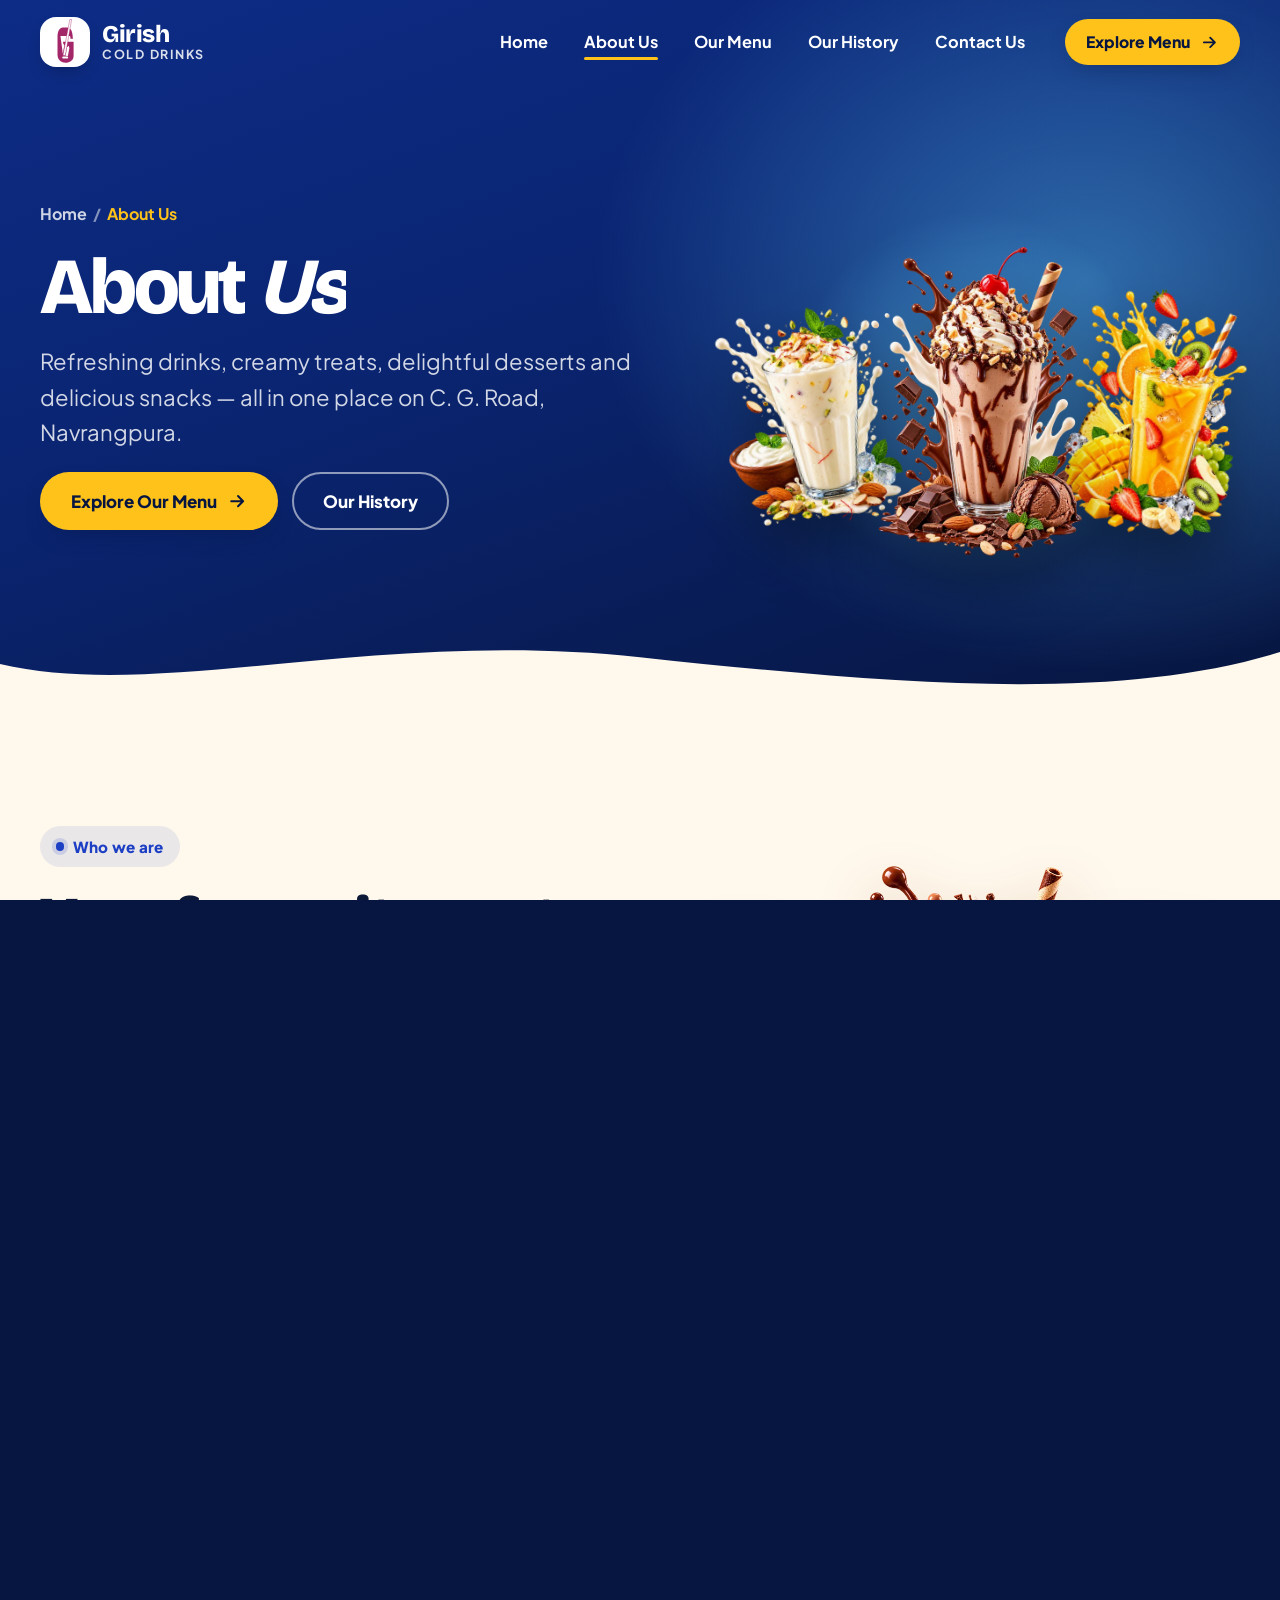
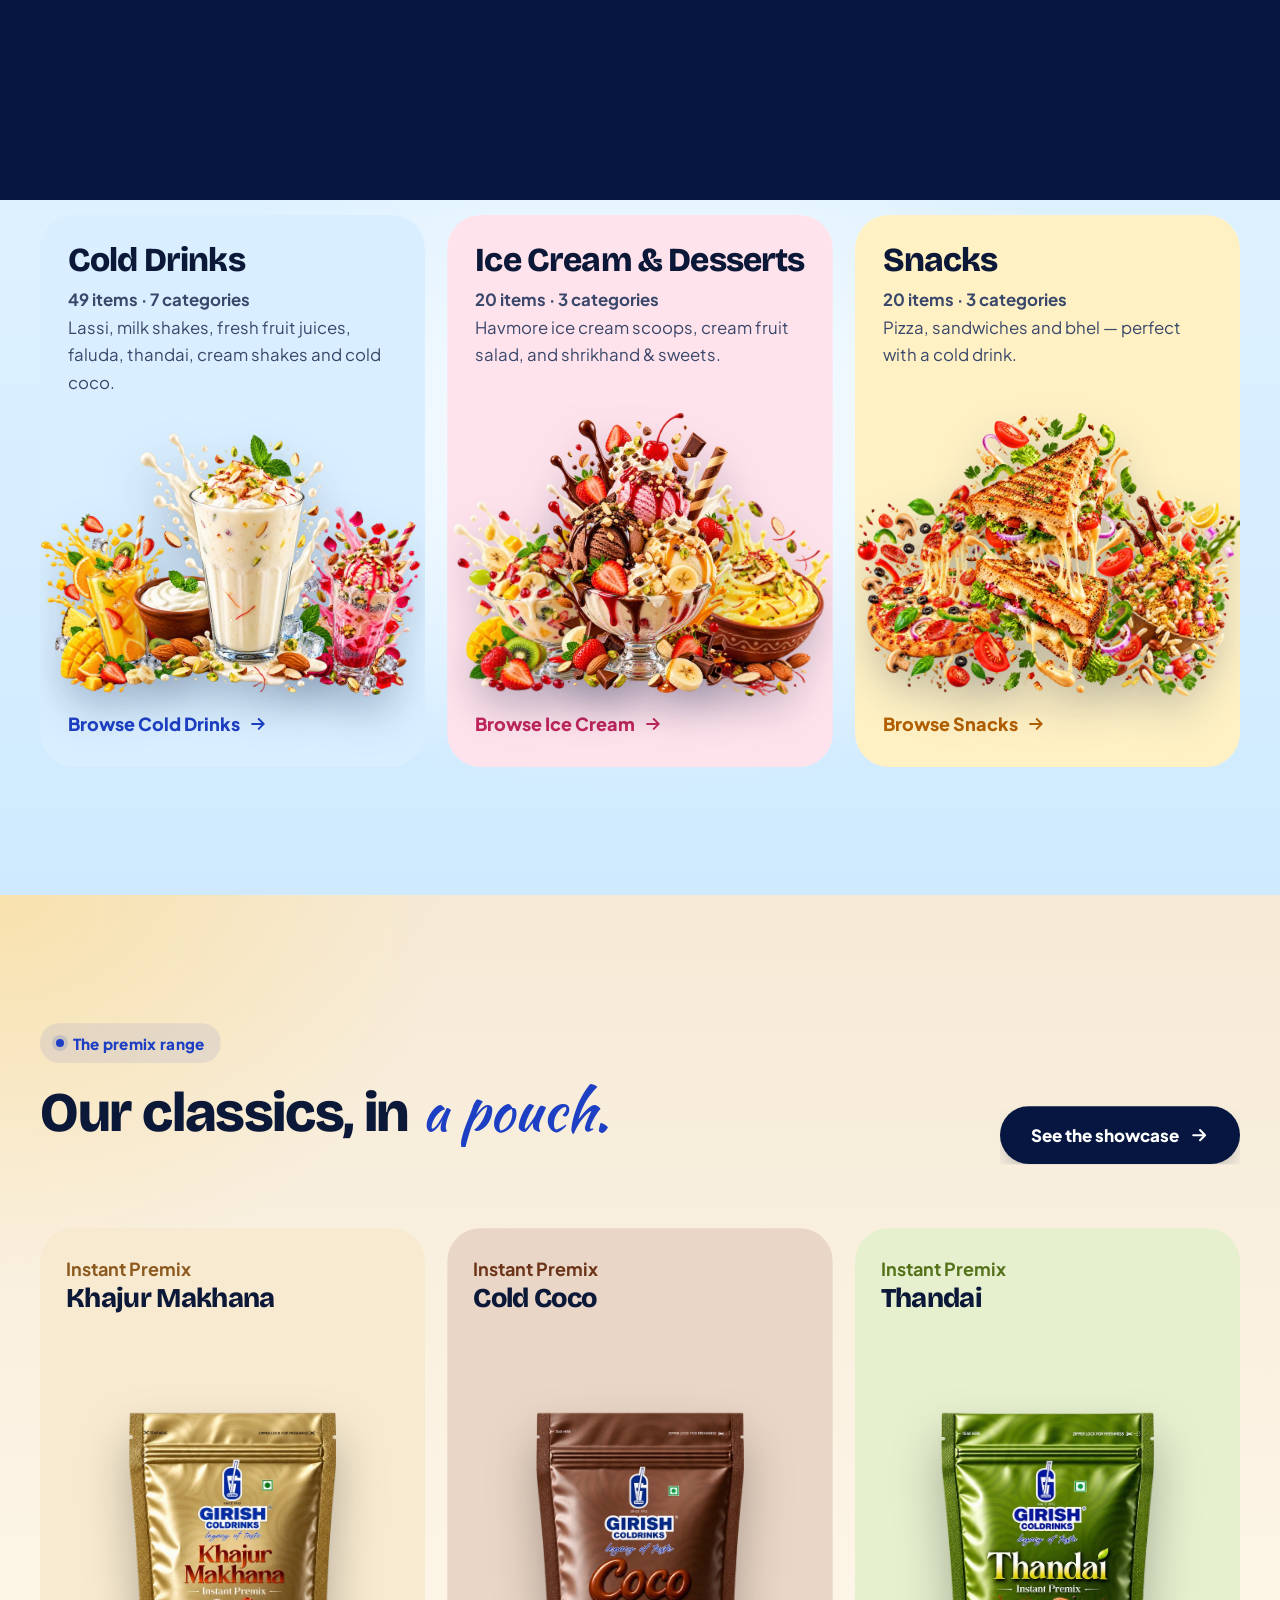
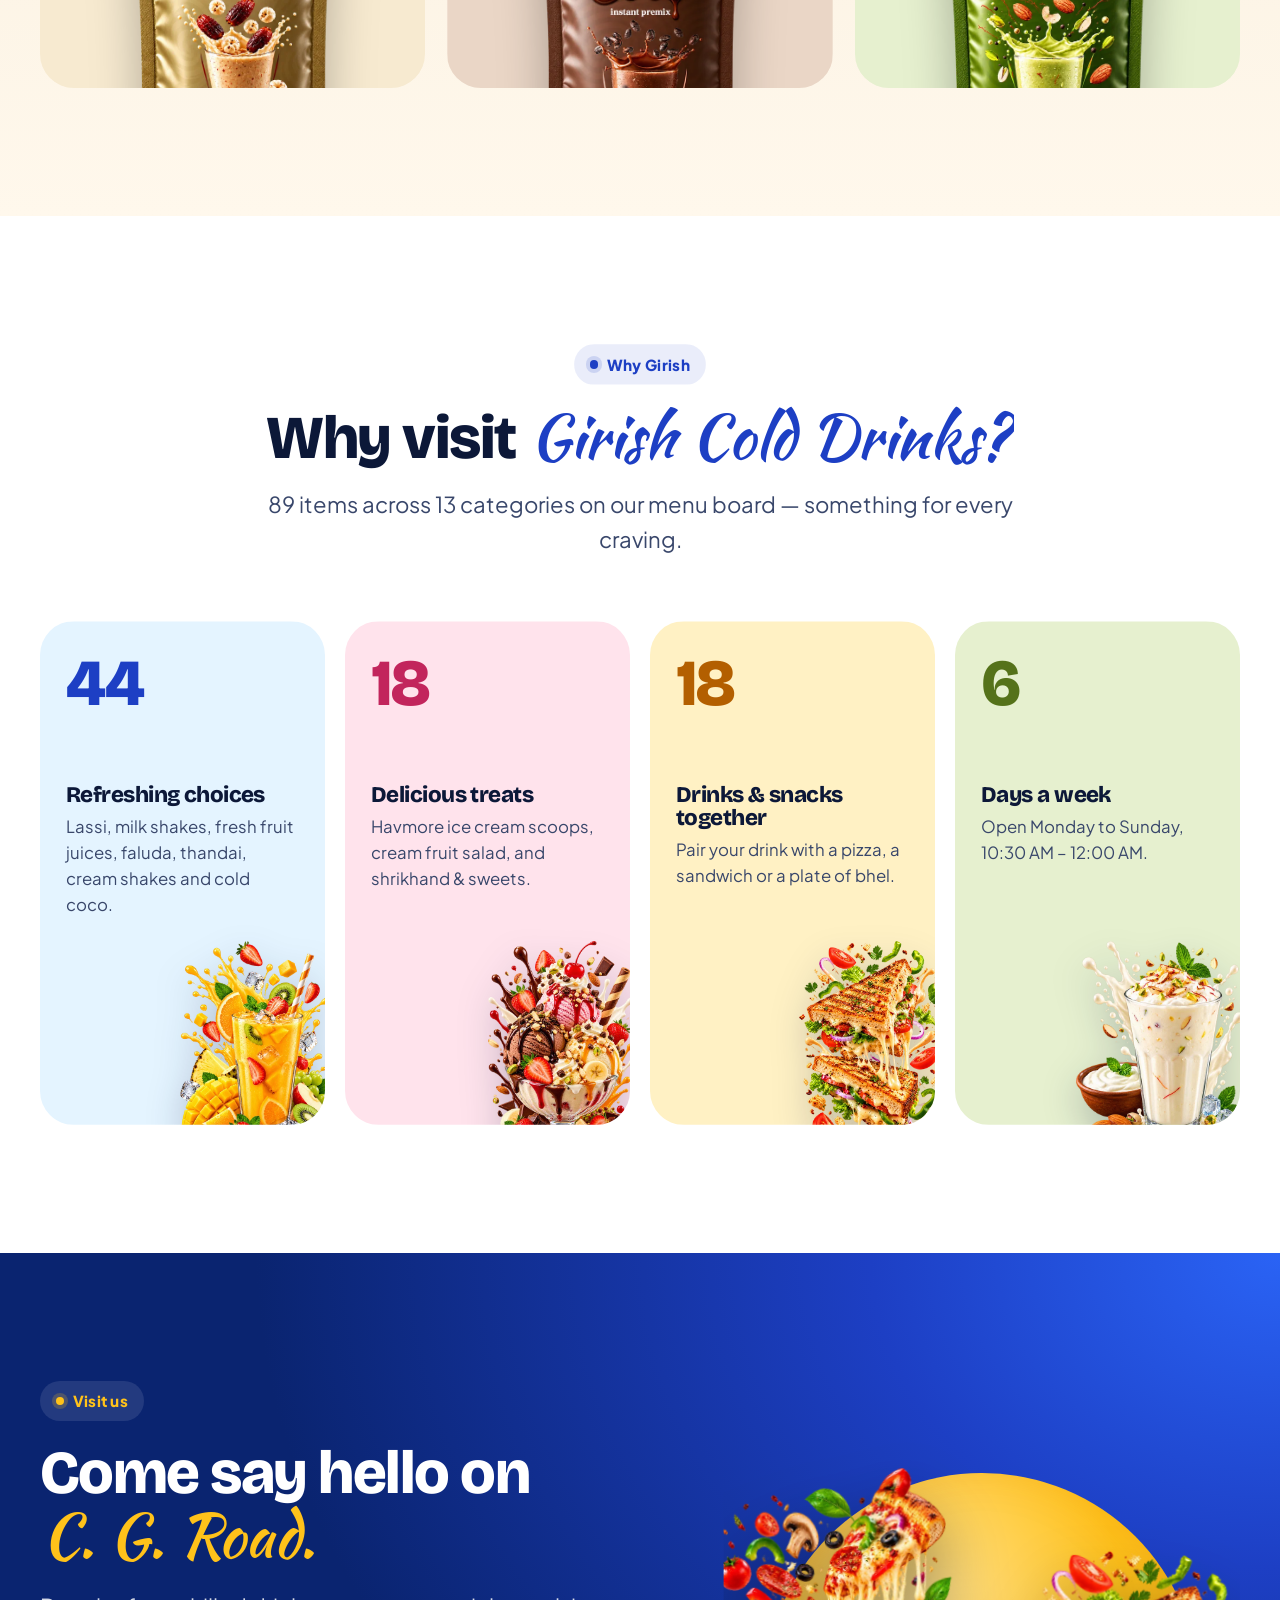
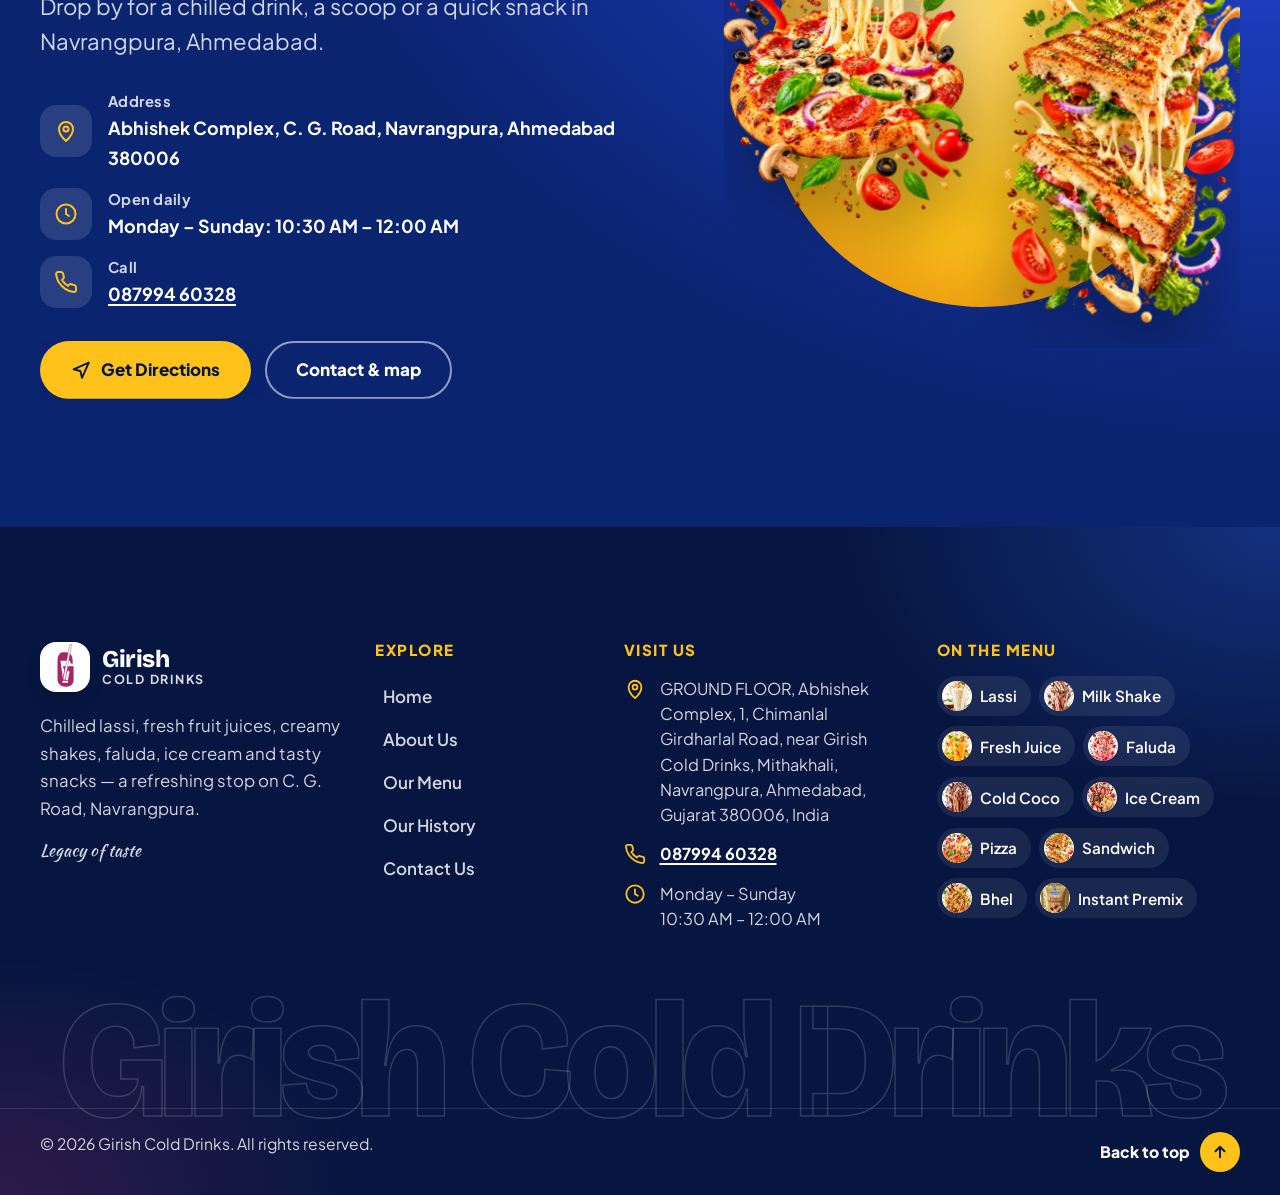
==== about.html @ 9b842dc7 "Add files via upload" ====
<!doctype html>
<html lang="en">
<head>
<!-- @include head -->
<meta charset="utf-8">
<meta name="viewport" content="width=device-width, initial-scale=1, viewport-fit=cover">
<meta name="theme-color" content="#0a2470">
<link rel="icon" href="assets/logo.svg" type="image/svg+xml">
<link rel="icon" href="assets/favicon-32.png" type="image/png" sizes="32x32">
<link rel="apple-touch-icon" href="assets/apple-touch-icon.png">
<link rel="preconnect" href="https://fonts.googleapis.com">
<link rel="preconnect" href="https://fonts.gstatic.com" crossorigin>
<link href="https://fonts.googleapis.com/css2?family=Bricolage+Grotesque:opsz,wght@12..96,600;12..96,700;12..96,800&family=Kaushan+Script&family=Plus+Jakarta+Sans:wght@400;500;600;700;800&display=swap" rel="stylesheet">
<link rel="stylesheet" href="assets/css/main.css">
<script>
  /* Mark JS early so reveal styles apply without a flash; play the entry curtain only on internal navigation. */
  (function (d) {
    d.documentElement.classList.add('js');
    try { if (sessionStorage.getItem('gcd-nav') === '1') { d.documentElement.classList.add('is-entering'); sessionStorage.removeItem('gcd-nav'); } } catch (e) {}
  })(document);
</script>
<!-- @end head -->
<title>About Us | Girish Cold Drinks</title>
<meta name="description" content="About Girish Cold Drinks on C. G. Road, Navrangpura, Ahmedabad — cold drinks, ice cream, desserts, snacks and the instant premix range.">
<meta property="og:type" content="website">
<meta property="og:site_name" content="Girish Cold Drinks">
<meta property="og:title" content="About Us | Girish Cold Drinks">
<meta property="og:description" content="About Girish Cold Drinks on C. G. Road, Navrangpura, Ahmedabad — cold drinks, ice cream, desserts, snacks and the instant premix range.">
<meta property="og:image" content="assets/images/products/lassi-900.webp">
<meta name="twitter:card" content="summary_large_image">

</head>
<body data-page="about">
<!-- @include header -->
<a class="skip-link" href="#main">Skip to content</a>
<div class="progress" aria-hidden="true"></div>
<div class="curtain" aria-hidden="true"><img src="assets/logo.svg" alt="" width="34" height="90"></div>
<header class="header" id="top">
  <div class="wrap header__inner">
    <a class="brand" href="index.html" aria-label="Girish Cold Drinks — home">
      <span class="brand__badge"><img src="assets/logo.svg" alt="" width="17" height="45"></span>
      <span class="brand__name">Girish<small>Cold Drinks</small></span>
    </a>
    <nav class="nav" aria-label="Primary">
      <ul class="nav__list">
        <li><a class="nav__link" href="index.html">Home</a></li>
        <li><a class="nav__link" href="about.html" aria-current="page">About Us</a></li>
        <li><a class="nav__link" href="menu.html">Our Menu</a></li>
        <li><a class="nav__link" href="history.html">Our History</a></li>
        <li><a class="nav__link" href="contact.html">Contact Us</a></li>
      </ul>
    </nav>
    <a class="btn btn--sm header__cta" href="menu.html">Explore Menu <svg class="arrow" viewBox="0 0 24 24" fill="none" stroke="currentColor" stroke-width="2.4" stroke-linecap="round" stroke-linejoin="round" aria-hidden="true"><path d="M5 12h14M13 6l6 6-6 6"/></svg></a>
    <button class="burger" type="button" aria-label="Open menu" aria-expanded="false" aria-controls="drawer"><span></span><span></span><span></span></button>
  </div>
</header>
<div class="drawer" id="drawer" role="dialog" aria-modal="true" aria-label="Site navigation">
  <a href="index.html">Home</a>
  <a href="about.html" aria-current="page">About Us</a>
  <a href="menu.html">Our Menu</a>
  <a href="history.html">Our History</a>
  <a href="contact.html">Contact Us</a>
  <a class="btn" href="menu.html">Explore Our Menu <svg class="arrow" viewBox="0 0 24 24" fill="none" stroke="currentColor" stroke-width="2.4" stroke-linecap="round" stroke-linejoin="round" aria-hidden="true"><path d="M5 12h14M13 6l6 6-6 6"/></svg></a>
  <p class="drawer__foot">C. G. Road, Navrangpura, Ahmedabad<br>Open daily 10:30 AM – 12:00 AM · <a href="tel:+918799460328">087994 60328</a></p>
</div>
<!-- @end header -->
<main id="main">

<section class="page-hero" aria-labelledby="page-title">
  <div class="wrap page-hero__grid">
    <div>
      <nav class="crumbs" aria-label="Breadcrumb"><ol><li><a href="index.html">Home</a></li><li><span aria-current="page">About Us</span></li></ol></nav>
      <h1 id="page-title" data-split>About <em>Us</em></h1>
      <p class="lead" data-reveal="up" style="--rd:.2s">Refreshing drinks, creamy treats, delightful desserts and delicious snacks — all in one place on C. G. Road, Navrangpura.</p>
      <div class="btn-row" data-reveal="up" style="--rd:.3s"><a class="btn" href="menu.html">Explore Our Menu <svg class="arrow" viewBox="0 0 24 24" fill="none" stroke="currentColor" stroke-width="2.4" stroke-linecap="round" stroke-linejoin="round" aria-hidden="true"><path d="M5 12h14M13 6l6 6-6 6"/></svg></a><a class="btn btn--ghost" href="history.html">Our History</a></div>
    </div>
    <div class="page-hero__art" aria-hidden="true" data-depth-root>
        <div class="pa pa--2" data-depth="-16"><div class="float float--slow"><img src="assets/images/products/lassi-900.webp" srcset="assets/images/products/lassi-480.webp 480w, assets/images/products/lassi-900.webp 900w" sizes="(max-width: 1023px) 32vw, 170px" width="900" height="1166" alt="" loading="lazy" decoding="async"></div></div>
        <div class="pa pa--1" data-depth="14"><div class="float"><img src="assets/images/products/milk-shake-900.webp" srcset="assets/images/products/milk-shake-480.webp 480w, assets/images/products/milk-shake-900.webp 900w" sizes="(max-width: 1023px) 40vw, 210px" width="900" height="1328" alt="" fetchpriority="high" decoding="async"></div></div>
        <div class="pa pa--3" data-depth="-24"><div class="float float--delay"><img src="assets/images/products/fruit-juice-900.webp" srcset="assets/images/products/fruit-juice-480.webp 480w, assets/images/products/fruit-juice-900.webp 900w" sizes="(max-width: 1023px) 32vw, 170px" width="900" height="1310" alt="" loading="lazy" decoding="async"></div></div>
      </div>
  </div>
  <svg class="edge edge--bottom" viewBox="0 0 1440 90" preserveAspectRatio="none" aria-hidden="true"><path fill="#fff8ec" d="M0 48 C 180 92, 420 6, 720 40 S 1260 92, 1440 34 V90 H0 Z"/></svg>
</section>

<section class="section" aria-labelledby="who-title">
  <div class="wrap split">
    <div>
      <span class="kicker" data-reveal="up">Who we are</span>
      <h2 class="h2" id="who-title" data-split>Your favourite spot for <em>refreshment.</em></h2>
      <p class="lead" data-reveal="up" style="--rd:.15s;margin:22px 0 18px">At Girish Cold Drinks you’ll find chilled lassi, milk shakes, fresh fruit juices, faluda, thandai and cold coco — along with Havmore ice cream scoops, shrikhand, pizza, sandwiches and bhel.</p>
      <p data-reveal="up" style="--rd:.25s;color:var(--ink-2)">It’s a family business that started with a lemon-water cart in Ahmedabad’s Manek Chowk and carries the name of the founder’s son, Girish.</p>
      <div class="btn-row" data-reveal="up" style="--rd:.35s;margin-top:28px"><a class="btn btn--navy" href="history.html">Read our story <svg class="arrow" viewBox="0 0 24 24" fill="none" stroke="currentColor" stroke-width="2.4" stroke-linecap="round" stroke-linejoin="round" aria-hidden="true"><path d="M5 12h14M13 6l6 6-6 6"/></svg></a></div>
    </div>
    <div class="promo__collage" aria-hidden="true" data-reveal="zoom">
      <div class="promo__item promo__item--b" data-speed="0.05"><div class="float float--slow"><img src="assets/images/products/shrikhand-900.webp" srcset="assets/images/products/shrikhand-480.webp 480w, assets/images/products/shrikhand-900.webp 900w" sizes="220px" width="900" height="1067" alt="" loading="lazy" decoding="async"></div></div>
      <div class="promo__item promo__item--a" data-speed="-0.04"><div class="float"><img src="assets/images/products/cold-coco-900.webp" srcset="assets/images/products/cold-coco-480.webp 480w, assets/images/products/cold-coco-900.webp 900w" sizes="290px" width="900" height="1331" alt="" loading="lazy" decoding="async"></div></div>
      <div class="promo__item promo__item--c" data-speed="0.08"><div class="float float--delay"><img src="assets/images/products/bhel-900.webp" srcset="assets/images/products/bhel-480.webp 480w, assets/images/products/bhel-900.webp 900w" sizes="220px" width="900" height="1338" alt="" loading="lazy" decoding="async"></div></div>
    </div>
  </div>
</section>

<section class="section signature" aria-labelledby="serve-title">
  <svg class="edge edge--top" viewBox="0 0 1440 90" preserveAspectRatio="none" aria-hidden="true"><path fill="#fff8ec" d="M0 30 C 240 80, 520 80, 760 40 S 1240 0, 1440 50 V90 H0 Z"/></svg>
  <div class="wrap">
    <div class="section-head section-head--center">
      <span class="kicker" data-reveal="up">What we serve</span>
      <h2 class="h2" id="serve-title" data-split>Three ways to <em>treat yourself.</em></h2>
    </div>
    <div class="serve-grid" data-stagger>
      <a class="serve-card" href="menu.html?group=drinks" style="--bg:#d9efff;--accent:#1d3fc4" data-reveal="up">
        <h3>Cold Drinks</h3>
        <p><strong>49 items · 7 categories</strong><br>Lassi, milk shakes, fresh fruit juices, faluda, thandai, cream shakes and cold coco.</p>
        <span class="serve-card__imgs" aria-hidden="true"><img src="assets/images/products/lassi-900.webp" srcset="assets/images/products/lassi-480.webp 480w, assets/images/products/lassi-900.webp 900w" sizes="200px" width="900" height="1166" alt="" loading="lazy" decoding="async"><img src="assets/images/products/fruit-juice-900.webp" srcset="assets/images/products/fruit-juice-480.webp 480w, assets/images/products/fruit-juice-900.webp 900w" sizes="200px" width="900" height="1310" alt="" loading="lazy" decoding="async"><img src="assets/images/products/faluda-900.webp" srcset="assets/images/products/faluda-480.webp 480w, assets/images/products/faluda-900.webp 900w" sizes="200px" width="900" height="1329" alt="" loading="lazy" decoding="async"></span>
        <span class="link-arrow">Browse Cold Drinks <svg class="arrow" viewBox="0 0 24 24" fill="none" stroke="currentColor" stroke-width="2.4" stroke-linecap="round" stroke-linejoin="round" aria-hidden="true"><path d="M5 12h14M13 6l6 6-6 6"/></svg></span>
      </a>
      <a class="serve-card" href="menu.html?group=desserts" style="--bg:#ffe3ec;--accent:#c2255c" data-reveal="up">
        <h3>Ice Cream &amp; Desserts</h3>
        <p><strong>20 items · 3 categories</strong><br>Havmore ice cream scoops, cream fruit salad, and shrikhand &amp; sweets.</p>
        <span class="serve-card__imgs" aria-hidden="true"><img src="assets/images/products/icecream-900.webp" srcset="assets/images/products/icecream-480.webp 480w, assets/images/products/icecream-900.webp 900w" sizes="200px" width="900" height="1339" alt="" loading="lazy" decoding="async"><img src="assets/images/products/fruit-salad-900.webp" srcset="assets/images/products/fruit-salad-480.webp 480w, assets/images/products/fruit-salad-900.webp 900w" sizes="200px" width="900" height="1056" alt="" loading="lazy" decoding="async"><img src="assets/images/products/shrikhand-900.webp" srcset="assets/images/products/shrikhand-480.webp 480w, assets/images/products/shrikhand-900.webp 900w" sizes="200px" width="900" height="1067" alt="" loading="lazy" decoding="async"></span>
        <span class="link-arrow">Browse Ice Cream <svg class="arrow" viewBox="0 0 24 24" fill="none" stroke="currentColor" stroke-width="2.4" stroke-linecap="round" stroke-linejoin="round" aria-hidden="true"><path d="M5 12h14M13 6l6 6-6 6"/></svg></span>
      </a>
      <a class="serve-card" href="menu.html?group=snacks" style="--bg:#fff1c4;--accent:#b35f00" data-reveal="up">
        <h3>Snacks</h3>
        <p><strong>20 items · 3 categories</strong><br>Pizza, sandwiches and bhel — perfect with a cold drink.</p>
        <span class="serve-card__imgs" aria-hidden="true"><img src="assets/images/products/sandwich-900.webp" srcset="assets/images/products/sandwich-480.webp 480w, assets/images/products/sandwich-900.webp 900w" sizes="200px" width="900" height="1399" alt="" loading="lazy" decoding="async"><img src="assets/images/products/pizza-900.webp" srcset="assets/images/products/pizza-480.webp 480w, assets/images/products/pizza-900.webp 900w" sizes="200px" width="900" height="1293" alt="" loading="lazy" decoding="async"><img src="assets/images/products/bhel-900.webp" srcset="assets/images/products/bhel-480.webp 480w, assets/images/products/bhel-900.webp 900w" sizes="200px" width="900" height="1338" alt="" loading="lazy" decoding="async"></span>
        <span class="link-arrow">Browse Snacks <svg class="arrow" viewBox="0 0 24 24" fill="none" stroke="currentColor" stroke-width="2.4" stroke-linecap="round" stroke-linejoin="round" aria-hidden="true"><path d="M5 12h14M13 6l6 6-6 6"/></svg></span>
      </a>
    </div>
  </div>
</section>

<section class="section history" aria-labelledby="premix-title">
  <div class="wrap">
    <div class="section-head section-head--split">
      <div>
        <span class="kicker" data-reveal="up">The premix range</span>
        <h2 class="h2" id="premix-title" data-split>Our classics, in <em>a pouch.</em></h2>
      </div>
      <a class="btn btn--navy" href="index.html#premix" data-reveal="up">See the showcase <svg class="arrow" viewBox="0 0 24 24" fill="none" stroke="currentColor" stroke-width="2.4" stroke-linecap="round" stroke-linejoin="round" aria-hidden="true"><path d="M5 12h14M13 6l6 6-6 6"/></svg></a>
    </div>
    <div class="premix-row" data-stagger>
      <a class="premix-card" href="menu.html#instant-premix/khajur-makhana" style="--bg:#f7ead0;--accent:#8c5a1e" data-reveal="up">
        <span>Instant Premix</span>
        <h3>Khajur Makhana</h3>
        <span class="premix-card__img"><img src="assets/images/products/khajur-makhana-900.webp" srcset="assets/images/products/khajur-makhana-480.webp 480w, assets/images/products/khajur-makhana-900.webp 900w" sizes="(max-width: 760px) 70vw, 260px" width="872" height="1344" alt="Girish Cold Drinks Khajur Makhana instant premix pouch with dates and makhana" loading="lazy" decoding="async"></span>
      </a>
      <a class="premix-card" href="menu.html#instant-premix/cold-coco" style="--bg:#ead6c6;--accent:#6b3418" data-reveal="up">
        <span>Instant Premix</span>
        <h3>Cold Coco</h3>
        <span class="premix-card__img"><img src="assets/images/products/cold-coco2-900.webp" srcset="assets/images/products/cold-coco2-480.webp 480w, assets/images/products/cold-coco2-900.webp 900w" sizes="(max-width: 760px) 70vw, 260px" width="869" height="1336" alt="Girish Cold Drinks Coco instant premix pouch" loading="lazy" decoding="async"></span>
      </a>
      <a class="premix-card" href="menu.html#instant-premix/thandai" style="--bg:#e6f0cf;--accent:#55721a" data-reveal="up">
        <span>Instant Premix</span>
        <h3>Thandai</h3>
        <span class="premix-card__img"><img src="assets/images/products/thandai2-900.webp" srcset="assets/images/products/thandai2-480.webp 480w, assets/images/products/thandai2-900.webp 900w" sizes="(max-width: 760px) 70vw, 260px" width="900" height="1348" alt="Girish Cold Drinks Thandai instant premix pouch" loading="lazy" decoding="async"></span>
      </a>
    </div>
  </div>
</section>

<section class="section why" id="why" aria-labelledby="why-title">
  <div class="wrap">
    <div class="section-head section-head--center">
      <span class="kicker" data-reveal="up">Why Girish</span>
      <h2 class="h2" id="why-title" data-split>Why visit <em>Girish Cold Drinks?</em></h2>
      <p class="lead" data-reveal="up" style="--rd:.2s">89 items across 13 categories on our menu board — something for every craving.</p>
    </div>
    <div class="why__grid" data-stagger>
      <article class="why-card" style="--bg:#e4f4ff;--accent:#1d3fc4" data-reveal="up">
        <p class="why-card__num"><span data-count="49">49</span></p>
        <h3>Refreshing choices</h3>
        <p>Lassi, milk shakes, fresh fruit juices, faluda, thandai, cream shakes and cold coco.</p>
        <span class="why-card__img" aria-hidden="true"><img src="assets/images/products/fruit-juice-900.webp" srcset="assets/images/products/fruit-juice-480.webp 480w, assets/images/products/fruit-juice-900.webp 900w" sizes="200px" width="900" height="1310" alt="" loading="lazy" decoding="async"></span>
      </article>
      <article class="why-card" style="--bg:#ffe3ec;--accent:#c2255c" data-reveal="up">
        <p class="why-card__num"><span data-count="20">20</span></p>
        <h3>Delicious treats</h3>
        <p>Havmore ice cream scoops, cream fruit salad, and shrikhand &amp; sweets.</p>
        <span class="why-card__img" aria-hidden="true"><img src="assets/images/products/icecream-900.webp" srcset="assets/images/products/icecream-480.webp 480w, assets/images/products/icecream-900.webp 900w" sizes="200px" width="900" height="1339" alt="" loading="lazy" decoding="async"></span>
      </article>
      <article class="why-card" style="--bg:#fff1c4;--accent:#b35f00" data-reveal="up">
        <p class="why-card__num"><span data-count="20">20</span></p>
        <h3>Drinks &amp; snacks together</h3>
        <p>Pair your drink with a pizza, a sandwich or a plate of bhel.</p>
        <span class="why-card__img" aria-hidden="true"><img src="assets/images/products/sandwich-900.webp" srcset="assets/images/products/sandwich-480.webp 480w, assets/images/products/sandwich-900.webp 900w" sizes="200px" width="900" height="1399" alt="" loading="lazy" decoding="async"></span>
      </article>
      <article class="why-card" style="--bg:#e6f0cf;--accent:#55721a" data-reveal="up">
        <p class="why-card__num"><span data-count="7">7</span></p>
        <h3>Days a week</h3>
        <p>Open Monday to Sunday, 10:30 AM – 12:00 AM.</p>
        <span class="why-card__img" aria-hidden="true"><img src="assets/images/products/lassi-900.webp" srcset="assets/images/products/lassi-480.webp 480w, assets/images/products/lassi-900.webp 900w" sizes="200px" width="900" height="1166" alt="" loading="lazy" decoding="async"></span>
      </article>
    </div>
  </div>
</section>
<section class="section visit" id="visit" aria-labelledby="visit-title">
  <div class="wrap visit__grid">
    <div class="visit__copy">
      <span class="kicker kicker--light" data-reveal="up">Visit us</span>
      <h2 class="h2" id="visit-title" data-split>Come say hello on <em>C. G. Road.</em></h2>
      <p class="lead" data-reveal="up" style="--rd:.15s">Drop by for a chilled drink, a scoop or a quick snack in Navrangpura, Ahmedabad.</p>
      <address class="info-list" data-stagger>
        <div class="info-item" data-reveal="up"><i><svg viewBox="0 0 24 24" fill="none" stroke="currentColor" stroke-width="2" stroke-linecap="round" stroke-linejoin="round" aria-hidden="true"><path d="M12 22s7-6.2 7-12a7 7 0 1 0-14 0c0 5.8 7 12 7 12z"/><circle cx="12" cy="10" r="2.6"/></svg></i><div><strong>Address</strong><span>Abhishek Complex, C. G. Road, Navrangpura, Ahmedabad 380006</span></div></div>
        <div class="info-item" data-reveal="up"><i><svg viewBox="0 0 24 24" fill="none" stroke="currentColor" stroke-width="2" stroke-linecap="round" stroke-linejoin="round" aria-hidden="true"><circle cx="12" cy="12" r="9.5"/><path d="M12 7v5l3 2"/></svg></i><div><strong>Open daily</strong><span>Monday – Sunday: 10:30 AM – 12:00 AM</span></div></div>
        <div class="info-item" data-reveal="up"><i><svg viewBox="0 0 24 24" fill="none" stroke="currentColor" stroke-width="2" stroke-linecap="round" stroke-linejoin="round" aria-hidden="true"><path d="M22 16.9v3a2 2 0 0 1-2.2 2 19.8 19.8 0 0 1-8.6-3.1 19.5 19.5 0 0 1-6-6A19.8 19.8 0 0 1 2.1 4.2 2 2 0 0 1 4.1 2h3a2 2 0 0 1 2 1.7c.1 1 .4 1.9.7 2.8a2 2 0 0 1-.5 2.1L8 9.9a16 16 0 0 0 6 6l1.3-1.3a2 2 0 0 1 2.1-.4c.9.3 1.8.6 2.8.7a2 2 0 0 1 1.7 2z"/></svg></i><div><strong>Call</strong><a href="tel:+918799460328">087994 60328</a></div></div>
      </address>
      <div class="btn-row" data-reveal="up">
        <a class="btn" href="https://www.google.com/maps/dir/?api=1&amp;destination=Girish%20Cold%20Drinks%2C%20Abhishek%20Complex%2C%20Chimanlal%20Girdharlal%20Road%2C%20Navrangpura%2C%20Ahmedabad%2C%20Gujarat%20380006&amp;destination_place_id=ChIJFfKY3_OEXjkRkdO7Lnjbg3Y" target="_blank" rel="noopener"><svg viewBox="0 0 24 24" fill="none" stroke="currentColor" stroke-width="2.2" stroke-linecap="round" stroke-linejoin="round" aria-hidden="true"><path d="M3 11l18-8-8 18-2-8-8-2z"/></svg> Get Directions<span class="sr-only"> (opens Google Maps in a new tab)</span></a>
        <a class="btn btn--ghost" href="contact.html">Contact &amp; map</a>
      </div>
    </div>
    <div class="visit__visual" aria-hidden="true" data-reveal="zoom">
      <div class="visit__disc"></div>
      <div class="visit__item visit__item--a" data-speed="0.05"><div class="float"><img src="assets/images/products/pizza-900.webp" srcset="assets/images/products/pizza-480.webp 480w, assets/images/products/pizza-900.webp 900w" sizes="(max-width: 1023px) 50vw, 270px" width="900" height="1293" alt="" loading="lazy" decoding="async"></div></div>
      <div class="visit__item visit__item--b" data-speed="-0.05"><div class="float float--delay"><img src="assets/images/products/sandwich-900.webp" srcset="assets/images/products/sandwich-480.webp 480w, assets/images/products/sandwich-900.webp 900w" sizes="(max-width: 1023px) 50vw, 270px" width="900" height="1399" alt="" loading="lazy" decoding="async"></div></div>
    </div>
  </div>
</section>
</main>
<!-- @include footer -->
<footer class="footer" aria-labelledby="footer-title">
  <h2 class="sr-only" id="footer-title">Site footer</h2>
  <div class="wrap f-grid">
    <div class="f-brand">
      <a class="brand" href="index.html" aria-label="Girish Cold Drinks — home">
        <span class="brand__badge"><img src="assets/logo.svg" alt="" width="17" height="45" loading="lazy"></span>
        <span class="brand__name">Girish<small>Cold Drinks</small></span>
      </a>
      <p>Chilled lassi, fresh fruit juices, creamy shakes, faluda, ice cream and tasty snacks — a refreshing stop on C. G. Road, Navrangpura.</p>
      <p class="f-tagline">Legacy of taste</p>
    </div>
    <nav aria-label="Footer">
      <h3 class="f-label">Explore</h3>
      <ul class="f-links">
        <li><a href="index.html">Home</a></li>
        <li><a href="about.html">About Us</a></li>
        <li><a href="menu.html">Our Menu</a></li>
        <li><a href="history.html">Our History</a></li>
        <li><a href="contact.html">Contact Us</a></li>
      </ul>
    </nav>
    <div class="f-contact">
      <h3 class="f-label">Visit Us</h3>
      <address>
        <p><svg viewBox="0 0 24 24" fill="none" stroke="currentColor" stroke-width="2" stroke-linecap="round" stroke-linejoin="round" aria-hidden="true"><path d="M12 22s7-6.2 7-12a7 7 0 1 0-14 0c0 5.8 7 12 7 12z"/><circle cx="12" cy="10" r="2.6"/></svg><span>GROUND FLOOR, Abhishek Complex, 1, Chimanlal Girdharlal Road, near Girish Cold Drinks, Mithakhali, Navrangpura, Ahmedabad, Gujarat 380006, India</span></p>
        <p><svg viewBox="0 0 24 24" fill="none" stroke="currentColor" stroke-width="2" stroke-linecap="round" stroke-linejoin="round" aria-hidden="true"><path d="M22 16.9v3a2 2 0 0 1-2.2 2 19.8 19.8 0 0 1-8.6-3.1 19.5 19.5 0 0 1-6-6A19.8 19.8 0 0 1 2.1 4.2 2 2 0 0 1 4.1 2h3a2 2 0 0 1 2 1.7c.1 1 .4 1.9.7 2.8a2 2 0 0 1-.5 2.1L8 9.9a16 16 0 0 0 6 6l1.3-1.3a2 2 0 0 1 2.1-.4c.9.3 1.8.6 2.8.7a2 2 0 0 1 1.7 2z"/></svg><a href="tel:+918799460328">087994 60328</a></p>
        <p><svg viewBox="0 0 24 24" fill="none" stroke="currentColor" stroke-width="2" stroke-linecap="round" stroke-linejoin="round" aria-hidden="true"><circle cx="12" cy="12" r="9.5"/><path d="M12 7v5l3 2"/></svg><span>Monday – Sunday<br>10:30 AM – 12:00 AM</span></p>
      </address>
    </div>
    <div>
      <h3 class="f-label">On the menu</h3>
      <ul class="f-pills">
        <li><a href="menu.html#lassi"><img src="assets/images/products/lassi-480.webp" alt="" width="30" height="30" loading="lazy">Lassi</a></li>
        <li><a href="menu.html#milk-shake"><img src="assets/images/products/milk-shake-480.webp" alt="" width="30" height="30" loading="lazy">Milk Shake</a></li>
        <li><a href="menu.html#fresh-fruit-juice"><img src="assets/images/products/fruit-juice-480.webp" alt="" width="30" height="30" loading="lazy">Fresh Juice</a></li>
        <li><a href="menu.html#faluda"><img src="assets/images/products/faluda-480.webp" alt="" width="30" height="30" loading="lazy">Faluda</a></li>
        <li><a href="menu.html#cold-coco"><img src="assets/images/products/cold-coco-480.webp" alt="" width="30" height="30" loading="lazy">Cold Coco</a></li>
        <li><a href="menu.html#havmore-icecream"><img src="assets/images/products/icecream-480.webp" alt="" width="30" height="30" loading="lazy">Ice Cream</a></li>
        <li><a href="menu.html#pizza"><img src="assets/images/products/pizza-480.webp" alt="" width="30" height="30" loading="lazy">Pizza</a></li>
        <li><a href="menu.html#sandwich"><img src="assets/images/products/sandwich-480.webp" alt="" width="30" height="30" loading="lazy">Sandwich</a></li>
        <li><a href="menu.html#bhel"><img src="assets/images/products/bhel-480.webp" alt="" width="30" height="30" loading="lazy">Bhel</a></li>
        <li><a href="menu.html#instant-premix"><img src="assets/images/products/khajur-makhana-480.webp" alt="" width="30" height="30" loading="lazy">Instant Premix</a></li>
      </ul>
    </div>
  </div>
  <div class="f-word" aria-hidden="true">Girish Cold Drinks</div>
  <div class="wrap f-bottom">
    <p>© <span data-year>2026</span> Girish Cold Drinks. All rights reserved.</p>
    <a class="f-top" href="#top">Back to top <span><svg viewBox="0 0 24 24" fill="none" stroke="currentColor" stroke-width="2.6" stroke-linecap="round" stroke-linejoin="round" aria-hidden="true"><path d="M12 19V5M6 11l6-6 6 6"/></svg></span></a>
  </div>
</footer>
<!-- @end footer -->
<script src="assets/js/main.js" defer></script>
</body>
</html>
---- assets/css/main.css ----
/* =====================================================================
   Girish Cold Drinks — design system & components
   ---------------------------------------------------------------------
   1. Tokens          5. Header / drawer      9. Showcases (premix)
   2. Base            6. Hero                10. History
   3. Utilities       7. Marquee / sections  11. Why / promo / visit
   4. Buttons         8. Category cards      12. Footer
                                             13. Inner pages & menu
                                             14. Motion system
   ===================================================================== */

/* ---------- 1. Tokens ---------- */
:root {
  /* Blues */
  --navy: #071640;
  --deep: #0a2470;
  --royal: #1d3fc4;
  --blue: #2a63f5;
  --sky: #5cc6ff;
  --sky-200: #bfe6ff;
  --sky-100: #e4f4ff;
  /* Warm neutrals */
  --white: #ffffff;
  --cream: #fff8ec;
  --beige: #f6ead6;
  --sand: #ead8bb;
  /* Accents */
  --mango: #ffc21a;
  --mango-200: #ffe38a;
  --orange: #ff7a1a;
  --berry: #a32669;      /* logo colour */
  --rose: #ff5c8a;
  --choco: #3a1c10;
  --pista: #6e8f24;
  --gold: #c99a45;
  /* Text */
  --ink: #0c1838;
  --ink-2: #39476b;
  --ink-3: #5b6889;
  --on-dark: #ffffff;
  --on-dark-2: rgba(255,255,255,.82);

  /* Type */
  --f-display: 'Bricolage Grotesque', 'Segoe UI', system-ui, -apple-system, 'Helvetica Neue', Arial, sans-serif;
  --f-body: 'Plus Jakarta Sans', 'Segoe UI', system-ui, -apple-system, 'Helvetica Neue', Arial, sans-serif;
  --f-script: 'Kaushan Script', 'Brush Script MT', cursive;

  --t-hero: clamp(2.9rem, 1.6rem + 5.6vw, 6.6rem);
  --t-h1: clamp(2.6rem, 1.6rem + 4.2vw, 5.4rem);
  --t-h2: clamp(2.15rem, 1.4rem + 3vw, 4.1rem);
  --t-h3: clamp(1.35rem, 1.1rem + .9vw, 1.85rem);
  --t-lead: clamp(1.13rem, 1.02rem + .45vw, 1.38rem);
  --t-body: 1.125rem;
  --t-small: 1rem;
  --t-label: .95rem;

  /* Shape & depth */
  --r-sm: 14px;
  --r-md: 22px;
  --r-lg: 34px;
  --r-xl: 48px;
  --r-pill: 999px;
  --sh-1: 0 2px 6px rgba(7,22,64,.06), 0 10px 24px -10px rgba(7,22,64,.18);
  --sh-2: 0 6px 16px rgba(7,22,64,.08), 0 28px 60px -24px rgba(7,22,64,.35);
  --sh-3: 0 30px 80px -30px rgba(7,22,64,.55);
  --drop: drop-shadow(0 30px 34px rgba(7,22,64,.28)) drop-shadow(0 8px 10px rgba(7,22,64,.14));

  --wrap: 1280px;
  --gutter: clamp(16px, 4vw, 40px);
  --header-h: 84px;
  --ease: cubic-bezier(.22,.8,.2,1);
  --ease-back: cubic-bezier(.34,1.45,.5,1);
}

/* ---------- 2. Base ---------- */
*, *::before, *::after { box-sizing: border-box; }
html {
  -webkit-text-size-adjust: 100%;
  scroll-behavior: smooth;
  scroll-padding-top: calc(var(--header-h) + 12px);
}
body {
  margin: 0;
  font-family: var(--f-body);
  font-size: var(--t-body);
  line-height: 1.65;
  color: var(--ink);
  background: var(--cream);
  overflow-x: hidden;
  text-rendering: optimizeLegibility;
  -webkit-font-smoothing: antialiased;
}
@supports (overflow: clip) { body { overflow-x: clip; } }
img, svg, picture { display: block; max-width: 100%; }
img { height: auto; }
a { color: inherit; text-decoration-thickness: 2px; text-underline-offset: 3px; }
button { font: inherit; color: inherit; cursor: pointer; }
h1, h2, h3, h4 {
  font-family: var(--f-display);
  line-height: 1.04;
  letter-spacing: -.025em;
  margin: 0;
  font-weight: 800;
}
p { margin: 0 0 1em; }
p:last-child { margin-bottom: 0; }
address { font-style: normal; }
::selection { background: var(--mango); color: var(--navy); }

:focus-visible {
  outline: 3px solid var(--mango);
  outline-offset: 3px;
  border-radius: 6px;
}
.on-light :focus-visible, .section--light :focus-visible { outline-color: var(--royal); }

/* ---------- 3. Utilities ---------- */
.wrap { width: 100%; max-width: var(--wrap); margin-inline: auto; padding-inline: var(--gutter); }
.sr-only {
  position: absolute !important; width: 1px; height: 1px; padding: 0; margin: -1px;
  overflow: hidden; clip: rect(0,0,0,0); white-space: nowrap; border: 0;
}
.skip-link {
  position: fixed; left: 16px; top: -80px; z-index: 300;
  background: var(--mango); color: var(--navy); font-weight: 800;
  padding: 12px 18px; border-radius: var(--r-pill); text-decoration: none;
  transition: top .2s;
}
.skip-link:focus { top: 16px; }

.section { position: relative; padding-block: clamp(80px, 10vw, 150px); }
.section--tight { padding-block: clamp(60px, 7vw, 100px); }

.kicker {
  display: inline-flex; align-items: center; gap: .55em;
  font-family: var(--f-body); font-weight: 800; font-size: var(--t-label);
  letter-spacing: .02em; color: var(--royal);
  padding: .5em 1.05em; border-radius: var(--r-pill);
  background: rgba(29,63,196,.09);
  margin-bottom: 20px;
}
.kicker::before {
  content: ''; width: .55em; height: .55em; border-radius: 50%;
  background: currentColor; box-shadow: 0 0 0 4px rgba(29,63,196,.15);
}
.kicker--light { color: var(--mango); background: rgba(255,255,255,.1); }
.kicker--light::before { box-shadow: 0 0 0 4px rgba(255,194,26,.2); }

.h2 { font-size: var(--t-h2); }
.h2 em, .h1 em, .hero__title em {
  font-style: normal;
  font-family: var(--f-script);
  font-weight: 400;
  letter-spacing: 0;
  color: var(--accent-em, var(--royal));
  display: inline-block;
  padding-inline: .04em .08em;
}
.lead { font-size: var(--t-lead); line-height: 1.6; color: var(--ink-2); max-width: 38em; }
.section-head { max-width: 760px; margin-bottom: clamp(40px, 5vw, 64px); }
.section-head--center { margin-inline: auto; text-align: center; }
.section-head--center .lead { margin-inline: auto; }
.section-head .h2 { margin-bottom: 18px; }
.section-head--split {
  max-width: none; display: flex; align-items: flex-end; justify-content: space-between; gap: 24px 40px; flex-wrap: wrap;
}
.section-head--split > div { max-width: 720px; }

/* Wavy section edges */
.edge { position: absolute; left: 0; right: 0; width: 100%; height: clamp(40px, 6vw, 90px); pointer-events: none; z-index: 2; }
.edge--bottom { bottom: -1px; }
.edge--top { top: -1px; transform: scaleY(-1); }

/* ---------- 4. Buttons ---------- */
.btn {
  --bg: var(--mango); --fg: var(--navy); --bd: transparent;
  position: relative; isolation: isolate; overflow: hidden;
  display: inline-flex; align-items: center; justify-content: center; gap: .6em;
  min-height: 58px; padding: .85em 1.7em;
  border-radius: var(--r-pill); border: 2px solid var(--bd);
  background: var(--bg); color: var(--fg);
  font-family: var(--f-body); font-weight: 800; font-size: 1.06rem; line-height: 1.1;
  text-decoration: none; white-space: nowrap;
  box-shadow: 0 10px 24px -12px rgba(7,22,64,.55);
  transition: transform .35s var(--ease-back), box-shadow .35s var(--ease), background-color .25s, color .25s;
}
.btn::after { /* shine sweep */
  content: ''; position: absolute; inset: 0; z-index: -1;
  background: linear-gradient(110deg, transparent 30%, rgba(255,255,255,.55) 50%, transparent 70%);
  transform: translateX(-120%); transition: transform .7s var(--ease);
}
.btn svg { width: 1.2em; height: 1.2em; flex: none; transition: transform .35s var(--ease); }
.btn:hover { transform: translateY(-3px); box-shadow: 0 18px 30px -14px rgba(7,22,64,.6); }
.btn:hover::after { transform: translateX(120%); }
.btn:hover svg.arrow { transform: translateX(4px); }
.btn:active { transform: translateY(0) scale(.98); }
.btn--light { --bg: #fff; --fg: var(--navy); }
.btn--navy { --bg: var(--navy); --fg: #fff; }
.btn--royal { --bg: var(--royal); --fg: #fff; }
.btn--ghost { --bg: transparent; --fg: #fff; --bd: rgba(255,255,255,.55); box-shadow: none; }
.btn--ghost:hover { --bg: rgba(255,255,255,.12); --bd: #fff; }
.btn--ghost-dark { --bg: transparent; --fg: var(--navy); --bd: rgba(7,22,64,.25); box-shadow: none; }
.btn--ghost-dark:hover { --bd: var(--navy); --bg: rgba(7,22,64,.05); }
.btn--sm { min-height: 46px; padding: .6em 1.25em; font-size: .98rem; }
.btn-row { display: flex; flex-wrap: wrap; gap: 14px; }

.link-arrow {
  display: inline-flex; align-items: center; gap: .45em;
  font-weight: 800; color: var(--royal); text-decoration: none;
}
.link-arrow svg { width: 1.1em; height: 1.1em; transition: transform .3s var(--ease); }
.link-arrow:hover svg { transform: translateX(4px); }
.link-arrow:hover { text-decoration: underline; }

/* ---------- 5. Header / drawer ---------- */
.header {
  position: fixed; inset: 0 0 auto 0; z-index: 100;
  height: var(--header-h);
  display: flex; align-items: center;
  transition: background-color .35s, box-shadow .35s, height .35s, color .35s, transform .4s var(--ease);
  color: #fff;
}
.header__inner { display: flex; align-items: center; gap: 24px; }
.header.is-scrolled {
  --header-h: 72px;
  background: rgba(255,255,255,.88);
  -webkit-backdrop-filter: saturate(160%) blur(16px);
  backdrop-filter: saturate(160%) blur(16px);
  box-shadow: 0 10px 30px -18px rgba(7,22,64,.45);
  color: var(--navy);
}
.brand { display: inline-flex; align-items: center; gap: 12px; text-decoration: none; flex: none; }
.brand__badge {
  width: 50px; height: 50px; border-radius: 16px;
  background: #fff; display: grid; place-items: center;
  box-shadow: 0 8px 18px -8px rgba(0,0,0,.35);
  transition: transform .4s var(--ease-back);
}
.brand:hover .brand__badge { transform: rotate(-8deg) scale(1.05); }
.brand__badge img { width: 17px; height: auto; }
.brand__name {
  font-family: var(--f-display); font-weight: 800; font-size: 1.5rem; line-height: .95; letter-spacing: -.02em;
}
.brand__name small {
  display: block; font-family: var(--f-body); font-weight: 700; font-size: .78rem;
  letter-spacing: .14em; text-transform: uppercase; opacity: .85; margin-top: 4px;
}
.nav { margin-left: auto; }
.nav__list { display: flex; gap: 4px; list-style: none; margin: 0; padding: 0; }
.nav__link {
  position: relative; display: block;
  padding: 10px 16px; border-radius: var(--r-pill);
  font-weight: 700; font-size: 1.02rem; text-decoration: none;
  transition: background-color .25s, color .25s;
}
.nav__link::after {
  content: ''; position: absolute; left: 16px; right: 16px; bottom: 5px; height: 3px; border-radius: 3px;
  background: var(--mango); transform: scaleX(0); transform-origin: left; transition: transform .35s var(--ease);
}
.nav__link:hover::after, .nav__link[aria-current="page"]::after { transform: scaleX(1); }
.header.is-scrolled .nav__link::after { background: var(--royal); }
.header__cta { flex: none; }
.burger {
  display: none; margin-left: auto;
  width: 52px; height: 52px; border-radius: 16px; border: 0;
  background: rgba(255,255,255,.14); color: inherit;
  place-items: center;
}
.header.is-scrolled .burger { background: rgba(7,22,64,.07); }
.burger span { display: block; width: 22px; height: 2.5px; border-radius: 2px; background: currentColor; margin: 4px auto; transition: transform .35s var(--ease), opacity .2s; }
.burger[aria-expanded="true"] span:nth-child(1) { transform: translateY(6.5px) rotate(45deg); }
.burger[aria-expanded="true"] span:nth-child(2) { opacity: 0; }
.burger[aria-expanded="true"] span:nth-child(3) { transform: translateY(-6.5px) rotate(-45deg); }

.drawer {
  position: fixed; inset: 0; z-index: 99;
  background: radial-gradient(120% 80% at 100% 0%, var(--royal) 0%, var(--navy) 60%);
  color: #fff;
  padding: calc(var(--header-h) + 24px) var(--gutter) 32px;
  display: flex; flex-direction: column; gap: 6px;
  clip-path: circle(0% at calc(100% - 42px) 42px);
  visibility: hidden;
  transition: clip-path .6s var(--ease), visibility 0s .6s;
  overflow-y: auto;
}
.drawer.is-open { clip-path: circle(150% at calc(100% - 42px) 42px); visibility: visible; transition: clip-path .6s var(--ease), visibility 0s; }
.drawer a:not(.btn) {
  font-family: var(--f-display); font-weight: 800; font-size: clamp(2rem, 8vw, 2.8rem);
  text-decoration: none; padding: 6px 0; letter-spacing: -.02em;
  opacity: 0; transform: translateY(20px);
  transition: opacity .4s, transform .5s var(--ease), color .2s;
}
.drawer a:not(.btn)[aria-current="page"] { color: var(--mango); }
.drawer.is-open a:not(.btn) { opacity: 1; transform: none; }
.drawer.is-open a:nth-child(1) { transition-delay: .12s; }
.drawer.is-open a:nth-child(2) { transition-delay: .17s; }
.drawer.is-open a:nth-child(3) { transition-delay: .22s; }
.drawer.is-open a:nth-child(4) { transition-delay: .27s; }
.drawer.is-open a:nth-child(5) { transition-delay: .32s; }
.drawer .btn { margin-top: 22px; align-self: flex-start; }
.drawer__foot { margin-top: auto; padding-top: 28px; color: var(--on-dark-2); font-size: 1rem; }
.drawer__foot a { color: #fff; font-weight: 700; }
body.drawer-open { overflow: hidden; }

.progress { position: fixed; top: 0; left: 0; height: 3px; width: 100%; z-index: 101; transform-origin: 0 50%; transform: scaleX(var(--p, 0)); background: linear-gradient(90deg, var(--mango), var(--orange), var(--rose)); pointer-events: none; }

/* ---------- 6. Hero ---------- */
.hero {
  --flav: #5cc6ff;
  position: relative; isolation: isolate;
  min-height: max(720px, 100svh);
  padding: calc(var(--header-h) + 40px) 0 clamp(110px, 12vw, 160px);
  color: #fff;
  background:
    radial-gradient(60% 70% at 78% 45%, color-mix(in srgb, var(--flav) 55%, transparent) 0%, transparent 70%),
    radial-gradient(50% 60% at 0% 100%, rgba(92,198,255,.25) 0%, transparent 70%),
    linear-gradient(160deg, #0d2c86 0%, var(--deep) 40%, var(--navy) 100%);
  transition: background .8s var(--ease);
  overflow: hidden;
  display: flex; align-items: center;
}
.hero__grid { display: grid; grid-template-columns: 1.05fr 1fr; align-items: center; gap: clamp(24px, 4vw, 60px); }
.hero__copy { position: relative; z-index: 3; }
.hero__eyebrow {
  display: inline-flex; align-items: center; gap: 10px;
  font-weight: 700; font-size: 1.02rem;
  padding: 8px 16px 8px 8px; border-radius: var(--r-pill);
  background: rgba(255,255,255,.1); border: 1px solid rgba(255,255,255,.18);
  margin-bottom: 26px;
}
.hero__eyebrow b { background: var(--mango); color: var(--navy); border-radius: var(--r-pill); padding: 3px 12px; font-weight: 800; }
.hero__title { font-size: var(--t-hero); line-height: .95; margin-bottom: 26px; letter-spacing: -.035em; }
.hero__title em { --accent-em: var(--mango); font-size: 1.02em; line-height: 1; }
.hero__lead { font-size: var(--t-lead); color: var(--on-dark-2); max-width: 32em; margin-bottom: 34px; }
.hero__flavours { margin-top: 44px; display: flex; flex-wrap: wrap; gap: 10px; }
.flav-btn {
  display: inline-flex; align-items: center; gap: 10px;
  padding: 6px 16px 6px 6px; border-radius: var(--r-pill);
  background: rgba(255,255,255,.08); border: 1.5px solid rgba(255,255,255,.18);
  color: #fff; font-weight: 700; font-size: .98rem;
  transition: background-color .3s, border-color .3s, transform .3s var(--ease-back);
}
.flav-btn img { width: 40px; height: 40px; border-radius: 50%; object-fit: cover; object-position: 50% 30%; background: var(--c, #fff); }
.flav-btn:hover { transform: translateY(-2px); border-color: rgba(255,255,255,.5); }
.flav-btn[aria-pressed="true"] { background: #fff; color: var(--navy); border-color: #fff; }

.stage {
  position: relative; aspect-ratio: 1 / 1.08; width: 100%; max-width: 640px; margin-inline: auto;
  perspective: 1200px;
}
.stage__disc {
  position: absolute; inset: 12% 8% 6%; border-radius: 50%;
  background:
    radial-gradient(circle at 35% 30%, rgba(255,255,255,.65), transparent 45%),
    radial-gradient(circle, var(--flav) 0%, color-mix(in srgb, var(--flav) 70%, #071640) 100%);
  box-shadow: inset 0 -30px 60px rgba(7,22,64,.35), 0 40px 80px -30px rgba(0,0,0,.6);
  transition: background .8s var(--ease);
}
.stage__ring {
  position: absolute; inset: 3% -1% -3%; border-radius: 50%;
  border: 2px dashed rgba(255,255,255,.28);
  animation: spin 50s linear infinite;
}
.stage__badge {
  position: absolute; right: 2%; top: 6%; width: clamp(96px, 11vw, 132px); z-index: 6;
  animation: spin 22s linear infinite;
  filter: drop-shadow(0 10px 18px rgba(0,0,0,.3));
}
.stage__layer { position: absolute; inset: 0; transition: translate .3s ease-out; }
.stage__item {
  position: absolute; left: 50%; bottom: 2%; width: 74%;
  transform: translateX(-50%);
  opacity: 0; visibility: hidden;
}
.stage__item img { width: 100%; filter: var(--drop); }
.stage__item.is-active { opacity: 1; visibility: visible; animation: heroIn .9s var(--ease) both; }
.stage__item.is-leaving { visibility: visible; animation: heroOut .6s var(--ease) both; }
.stage__item.is-active img { animation: floaty 6s ease-in-out infinite; }
@keyframes heroIn { from { opacity: 0; transform: translateX(-50%) translateY(18%) rotate(8deg) scale(.82); } to { opacity: 1; transform: translateX(-50%); } }
@keyframes heroOut { from { opacity: 1; transform: translateX(-50%); } to { opacity: 0; transform: translateX(-50%) translateY(-12%) rotate(-10deg) scale(.86); } }
.stage__sat {
  position: absolute; width: 30%; z-index: 1;
  filter: blur(1.5px) saturate(1.05) drop-shadow(0 20px 20px rgba(0,0,0,.35));
  opacity: .92;
  transition: opacity .6s, transform .6s var(--ease);
}
.stage__sat--a { left: -4%; top: 16%; transform: rotate(-12deg); }
.stage__sat--b { right: -6%; bottom: 10%; width: 28%; transform: rotate(10deg); z-index: 5; filter: drop-shadow(0 20px 20px rgba(0,0,0,.35)); }
.stage__sat img { width: 100%; }
.stage__sat.is-swapping { opacity: 0; }
.stage__tag {
  position: absolute; left: 4%; bottom: 10%; z-index: 7;
  background: #fff; color: var(--navy); border-radius: 20px;
  padding: 12px 18px 12px 12px; display: flex; align-items: center; gap: 12px;
  box-shadow: var(--sh-2); font-weight: 800; font-size: 1.05rem; line-height: 1.15;
  animation: floaty 7s ease-in-out infinite reverse;
}
.stage__tag small { display: block; font-weight: 700; font-size: .82rem; color: var(--ink-3); }
.stage__tag i { width: 44px; height: 44px; border-radius: 14px; background: var(--flav); display: grid; place-items: center; transition: background .8s; }
.stage__tag i img { width: 16px; }

.bubbles { position: absolute; inset: 0; z-index: -1; overflow: hidden; pointer-events: none; }
.bubbles span {
  position: absolute; bottom: -40px; left: var(--x); width: var(--s); height: var(--s); border-radius: 50%;
  background: radial-gradient(circle at 30% 30%, rgba(255,255,255,.9), rgba(255,255,255,.15) 60%, transparent 70%);
  border: 1px solid rgba(255,255,255,.35);
  animation: rise var(--t) linear var(--d) infinite;
}
@keyframes rise { to { transform: translateY(calc(-100vh - 120px)) translateX(20px); opacity: 0; } }

.scroll-cue {
  position: absolute; left: 50%; bottom: clamp(64px, 8vw, 104px); transform: translateX(-50%); z-index: 3;
  display: flex; flex-direction: column; align-items: center; gap: 8px;
  color: var(--on-dark-2); font-weight: 700; font-size: .88rem; text-decoration: none; letter-spacing: .08em;
}
.scroll-cue i { width: 26px; height: 42px; border: 2px solid currentColor; border-radius: 14px; position: relative; }
.scroll-cue i::after { content: ''; position: absolute; left: 50%; top: 8px; width: 4px; height: 8px; margin-left: -2px; border-radius: 2px; background: currentColor; animation: cue 1.8s var(--ease) infinite; }
@keyframes cue { 0% { opacity: 0; transform: translateY(-4px); } 40% { opacity: 1; } 100% { opacity: 0; transform: translateY(12px); } }

/* ---------- 7. Marquee ---------- */
.ribbons { position: relative; z-index: 4; margin-top: -40px; margin-bottom: -10px; height: 150px; overflow: hidden; }
.ribbon {
  position: absolute; left: -5%; right: -5%; top: 40px;
  padding: 18px 0; overflow: hidden; white-space: nowrap;
  font-family: var(--f-display); font-weight: 800; font-size: clamp(1.5rem, 2.6vw, 2.2rem); letter-spacing: -.01em;
}
.ribbon--front { background: var(--mango); color: var(--navy); transform: rotate(-2.2deg); box-shadow: 0 16px 30px -18px rgba(7,22,64,.6); z-index: 2; }
.ribbon--back { background: var(--royal); color: #fff; transform: rotate(2deg); top: 46px; opacity: .95; }
.ribbon__track { display: inline-flex; animation: marquee 38s linear infinite; }
.ribbon--back .ribbon__track { animation-direction: reverse; animation-duration: 46s; }
.ribbon ul { display: inline-flex; list-style: none; margin: 0; padding: 0; }
.ribbon li { display: inline-flex; align-items: center; gap: 28px; padding-right: 28px; }
.ribbon li::after { content: '✦'; font-size: .7em; color: var(--berry); }
.ribbon--back li::after { color: var(--mango); }
@keyframes marquee { to { transform: translateX(-50%); } }

/* ---------- 8. Category cards ---------- */
.cats { background: var(--cream); }
.cats::before { /* soft dotted texture */
  content: ''; position: absolute; inset: 0; pointer-events: none; opacity: .5;
  background-image: radial-gradient(rgba(29,63,196,.12) 1.2px, transparent 1.3px);
  background-size: 26px 26px;
  -webkit-mask-image: linear-gradient(180deg, transparent, #000 20%, #000 80%, transparent);
  mask-image: linear-gradient(180deg, transparent, #000 20%, #000 80%, transparent);
}
.cat-grid { position: relative; display: grid; grid-template-columns: repeat(4, 1fr); gap: clamp(16px, 2vw, 26px); }
.cat-card {
  --bg: #e4f4ff; --accent: var(--royal); --ink-c: var(--navy);
  position: relative; isolation: isolate; display: flex; flex-direction: column;
  min-height: 380px; padding: 22px 22px 24px;
  border-radius: var(--r-lg); background: var(--bg); color: var(--ink-c);
  text-decoration: none; overflow: hidden;
  transform-style: preserve-3d;
  box-shadow: var(--sh-1);
  transition: box-shadow .45s var(--ease), transform .45s var(--ease);
}
.cat-card::before { /* colour wash that rises on hover */
  content: ''; position: absolute; inset: auto -20% -60% -20%; height: 120%; z-index: -1;
  border-radius: 50%; background: radial-gradient(circle at 50% 0%, color-mix(in srgb, var(--accent) 18%, transparent), transparent 70%);
  transition: transform .6s var(--ease); transform: translateY(30%);
}
.cat-card:hover { box-shadow: var(--sh-2); }
.cat-card:hover::before { transform: translateY(0); }
.cat-card__img {
  flex: 1; display: grid; place-items: center; min-height: 220px; margin: -6px -6px 6px;
  transform: translateZ(40px);
}
.cat-card__img img {
  width: auto; max-width: 100%; height: 100%; max-height: 260px; object-fit: contain;
  filter: drop-shadow(0 22px 22px rgba(7,22,64,.25));
  transition: transform .6s var(--ease-back);
}
.cat-card:hover .cat-card__img img { transform: translateY(-10px) scale(1.07) rotate(-3deg); }
.cat-card__body { display: flex; align-items: flex-end; justify-content: space-between; gap: 12px; transform: translateZ(24px); }
.cat-card__group { font-weight: 700; font-size: .92rem; color: var(--accent); display: block; margin-bottom: 4px; }
.cat-card h3 { font-size: clamp(1.45rem, 1.2rem + .7vw, 1.8rem); }
.cat-card__count { font-weight: 600; font-size: .98rem; opacity: .8; margin-top: 6px; display: block; }
.cat-card__go {
  flex: none; width: 50px; height: 50px; border-radius: 50%;
  display: grid; place-items: center; background: #fff; color: var(--accent);
  box-shadow: 0 6px 14px -6px rgba(7,22,64,.35);
  transition: transform .45s var(--ease-back), background-color .3s, color .3s;
}
.cat-card__go svg { width: 22px; height: 22px; }
.cat-card:hover .cat-card__go { transform: rotate(-45deg) scale(1.08); background: var(--accent); color: #fff; }
.cat-card--feature { grid-column: span 2; grid-row: span 2; min-height: 560px; }
.cat-card--feature .cat-card__img img { max-height: 470px; }
.cat-card--feature h3 { font-size: clamp(2rem, 1.5rem + 1.6vw, 2.9rem); }
.cat-card--all {
  --bg: var(--navy); color: #fff; justify-content: space-between;
  background: radial-gradient(90% 80% at 100% 0%, var(--royal), var(--navy) 70%);
}
.cat-card--all h3 { font-size: clamp(1.7rem, 1.3rem + 1vw, 2.3rem); color: #fff; }
.cat-card--all p { color: var(--on-dark-2); font-size: 1.05rem; }
.cat-card--all .cat-card__go { background: var(--mango); color: var(--navy); }
.cat-card__stack { display: flex; margin: 12px 0 18px; }
.cat-card__stack img {
  width: 76px; height: 76px; border-radius: 50%; object-fit: cover; object-position: 50% 35%;
  border: 3px solid var(--navy); margin-right: -18px; background: var(--sky-100);
  transition: transform .4s var(--ease-back);
}
.cat-card--all:hover .cat-card__stack img { transform: translateY(-6px); }
.cat-card--all:hover .cat-card__stack img:nth-child(2) { transition-delay: .05s; }
.cat-card--all:hover .cat-card__stack img:nth-child(3) { transition-delay: .1s; }
.cat-card--all:hover .cat-card__stack img:nth-child(4) { transition-delay: .15s; }

/* ---------- Signature coverflow ---------- */
.signature {
  background:
    radial-gradient(60% 50% at 50% 55%, #fff 0%, transparent 70%),
    linear-gradient(180deg, var(--sky-100) 0%, #cfeaff 100%);
  overflow: hidden;
}
.cf { position: relative; }
.cf__word {
  position: absolute; left: 50%; top: 42%; transform: translate(-50%, -50%);
  font-family: var(--f-display); font-weight: 800; font-size: clamp(5rem, 17vw, 15rem);
  line-height: 1; letter-spacing: -.05em; color: transparent;
  -webkit-text-stroke: 2px rgba(29,63,196,.18);
  white-space: nowrap; pointer-events: none; user-select: none;
  transition: opacity .4s;
}
.cf__stage {
  position: relative; height: clamp(380px, 46vw, 560px);
  perspective: 1400px; touch-action: pan-y;
  cursor: grab;
}
.cf__stage:active { cursor: grabbing; }
.cf__slide {
  position: absolute; left: 50%; top: 0; width: clamp(220px, 28vw, 360px); height: 100%;
  margin-left: calc(clamp(220px, 28vw, 360px) / -2);
  display: flex; align-items: flex-end; justify-content: center;
  transition: transform .8s var(--ease), opacity .6s, filter .6s;
  transform-style: preserve-3d;
}
.cf__slide img { width: 100%; max-height: 100%; object-fit: contain; filter: var(--drop); pointer-events: none; -webkit-user-drag: none; }
.cf__slide button.cf__hit { position: absolute; inset: 0; background: none; border: 0; border-radius: 30px; }
.cf__caption { text-align: center; margin-top: 26px; min-height: 120px; }
.cf__caption h3 { font-size: var(--t-h3); margin-bottom: 6px; }
.cf__caption p { color: var(--ink-3); margin-bottom: 10px; font-weight: 600; }
.cf__caption > * { transition: opacity .35s, transform .45s var(--ease); }
.cf__caption.is-changing > * { opacity: 0; transform: translateY(10px); }
.cf__controls { display: flex; align-items: center; justify-content: center; gap: 18px; margin-top: 14px; }
.icon-btn {
  width: 56px; height: 56px; border-radius: 50%; border: 0;
  background: #fff; color: var(--navy); display: grid; place-items: center;
  box-shadow: var(--sh-1); transition: transform .3s var(--ease-back), background-color .25s, color .25s;
}
.icon-btn:hover { transform: scale(1.08); background: var(--navy); color: #fff; }
.icon-btn svg { width: 24px; height: 24px; }
.cf__dots { display: flex; gap: 8px; flex-wrap: wrap; justify-content: center; }
.cf__dots button {
  width: 12px; height: 12px; padding: 0; border-radius: 6px; border: 0; background: rgba(29,63,196,.25);
  transition: width .4s var(--ease), background-color .3s;
  position: relative;
}
.cf__dots button::before { content: ''; position: absolute; inset: -12px -4px; } /* bigger tap target */
.cf__dots button[aria-current="true"] { width: 34px; background: var(--royal); }

/* ---------- 9. Premix showcases ---------- */
.showcases { position: relative; background: var(--navy); }
.showcases__intro { background: var(--cream); padding-top: clamp(80px, 10vw, 140px); padding-bottom: clamp(50px, 6vw, 80px); }
.show {
  --c1: #f3e2c0; --c2: #d6ad6a; --c3: #8a5a1c; --fg: #2f1a05; --em: #8a5a1c;
  position: relative; isolation: isolate; overflow: hidden;
  min-height: 100vh; display: flex; align-items: center;
  padding-block: clamp(90px, 10vw, 130px);
  color: var(--fg);
  background:
    radial-gradient(55% 65% at var(--gx, 70%) 50%, color-mix(in srgb, var(--c2) 70%, #fff) 0%, transparent 70%),
    linear-gradient(140deg, var(--c1) 0%, color-mix(in srgb, var(--c1) 70%, var(--c2)) 100%);
}
@media (min-width: 960px) and (min-height: 700px) {
  .show { position: sticky; top: 0; height: 100vh; min-height: 0; padding-block: 0; }
  .show__inner { transform: scale(calc(1 - var(--cover, 0) * .08)); opacity: calc(1 - var(--cover, 0) * .5); transform-origin: 50% 30%; }
}
.show__inner { width: 100%; display: grid; grid-template-columns: 1fr 1fr; align-items: center; gap: clamp(30px, 5vw, 80px); }
.show--flip .show__copy { order: 2; }
.show--flip { --gx: 30%; }
.show__word {
  position: absolute; z-index: -1; left: 50%; top: 50%; transform: translate(-50%, -50%);
  font-family: var(--f-display); font-weight: 800; font-size: clamp(6rem, 22vw, 22rem);
  line-height: .8; letter-spacing: -.06em; white-space: nowrap;
  color: transparent; -webkit-text-stroke: 2px color-mix(in srgb, var(--c3) 30%, transparent);
  pointer-events: none; user-select: none;
}
.show__num { font-family: var(--f-display); font-weight: 800; font-size: 1.05rem; letter-spacing: .1em; color: var(--em); display: flex; align-items: center; gap: 12px; margin-bottom: 18px; }
.show__num::after { content: ''; height: 2px; width: 60px; background: currentColor; opacity: .5; }
.show__title { font-size: clamp(3rem, 2rem + 4.4vw, 6.4rem); line-height: .9; letter-spacing: -.045em; margin-bottom: 22px; }
.show__pre { display: block; font-family: var(--f-script); font-weight: 400; letter-spacing: 0; font-size: .5em; color: var(--em); margin-bottom: .1em; }
.show__text { font-size: var(--t-lead); line-height: 1.6; max-width: 26em; margin-bottom: 28px; opacity: .9; }
.show__chips { display: flex; flex-wrap: wrap; gap: 10px; margin-bottom: 32px; list-style: none; padding: 0; }
.show__chips li { padding: 8px 16px; border-radius: var(--r-pill); font-weight: 700; font-size: .98rem; background: rgba(255,255,255,.55); border: 1px solid rgba(255,255,255,.7); backdrop-filter: blur(6px); }
.show__visual { position: relative; aspect-ratio: 1 / 1.05; max-width: 600px; width: 100%; margin-inline: auto; perspective: 1200px; }
.show__glow { position: absolute; inset: 10%; border-radius: 50%; background: radial-gradient(circle, rgba(255,255,255,.85), transparent 65%); filter: blur(10px); }
.show__orbit { position: absolute; inset: 2%; border-radius: 50%; border: 1.5px solid color-mix(in srgb, var(--c3) 35%, transparent); animation: spin 40s linear infinite; }
.show__orbit::before, .show__orbit::after { content: ''; position: absolute; width: 18px; height: 18px; border-radius: 50%; background: var(--c3); top: 12%; left: 14%; box-shadow: 0 0 0 6px color-mix(in srgb, var(--c3) 20%, transparent); }
.show__orbit::after { top: auto; left: auto; bottom: 8%; right: 18%; width: 12px; height: 12px; background: var(--c2); }
.show__orbit--2 { inset: 14%; border-style: dashed; animation-duration: 60s; animation-direction: reverse; }
.show__orbit--2::before, .show__orbit--2::after { display: none; }
.show__main { position: absolute; z-index: 3; transform-style: preserve-3d; }
.show__main img { width: 100%; filter: drop-shadow(0 40px 40px rgba(0,0,0,.3)) drop-shadow(0 10px 12px rgba(0,0,0,.18)); }
.show__frame { position: absolute; z-index: 3; border-radius: 34px; overflow: hidden; box-shadow: 0 50px 80px -30px rgba(0,0,0,.55), 0 0 0 10px rgba(255,255,255,.35); transform-style: preserve-3d; }
.show__frame img { width: 100%; height: 100%; object-fit: cover; }
.show__frame::after { content: ''; position: absolute; inset: 0; background: linear-gradient(120deg, rgba(255,255,255,.35) 0%, transparent 40%); mix-blend-mode: soft-light; pointer-events: none; }
.show__side { position: absolute; z-index: 4; }
.show__side img { width: 100%; filter: drop-shadow(0 30px 30px rgba(0,0,0,.35)); }
.show__pill {
  position: absolute; z-index: 5; display: inline-flex; align-items: center; gap: 10px;
  padding: 10px 18px; border-radius: var(--r-pill); background: #fff; color: var(--ink);
  font-weight: 800; font-size: 1rem; box-shadow: var(--sh-2);
}
.show__pill i { width: 12px; height: 12px; border-radius: 50%; background: var(--c3); }
.show__dots { position: absolute; inset: 0; pointer-events: none; }
.show__dots span { position: absolute; border-radius: 50%; background: var(--dot, rgba(255,255,255,.75)); width: var(--s); height: var(--s); left: var(--x); top: var(--y); animation: floaty var(--t, 7s) ease-in-out infinite; animation-delay: var(--d, 0s); }

/* Khajur Makhana — warm gold & date */
.show--khajur { --c1: #f7ead0; --c2: #e2b866; --c3: #8c5a1e; --fg: #2d1a06; --em: #9a6216; }
.show--khajur .show__main { width: 60%; left: 20%; top: 4%; }
.show--khajur .show__pill--a { left: 0; top: 30%; }
.show--khajur .show__pill--b { right: 0; bottom: 18%; }
/* Cold Coco — rich chocolate */
.show--coco { --c1: #2b130a; --c2: #8a4b28; --c3: #e8b48a; --fg: #fff4ea; --em: #f2c093; }
.show--coco .show__word { -webkit-text-stroke-color: rgba(242,192,147,.16); }
.show--coco .show__chips li { background: rgba(255,255,255,.08); border-color: rgba(255,255,255,.18); color: #fff4ea; }
.show--coco .show__glow { background: radial-gradient(circle, rgba(232,160,110,.55), transparent 65%); }
.show--coco .show__frame { width: 62%; aspect-ratio: 900 / 1175; left: 6%; top: 8%; transform: rotate(-5deg); }
.show--coco .show__side { width: 42%; right: -2%; bottom: -4%; }
.show--coco .show__pill { left: 50%; top: 2%; }
.show--coco .show__pill i { background: #8a4b28; }
/* Thandai — pistachio & rose */
.show--thandai { --c1: #eef3dc; --c2: #b7cf7a; --c3: #55721a; --fg: #1d2808; --em: #c2456b; }
.show--thandai .show__frame { width: 62%; aspect-ratio: 900 / 1175; right: 6%; top: 6%; transform: rotate(5deg); }
.show--thandai .show__side { width: 40%; left: -2%; bottom: -4%; }
.show--thandai .show__pill { right: 0; top: 4%; }
.show--thandai .show__pill i { background: #c2456b; }

/* ---------- 10. History ---------- */
.history {
  background:
    radial-gradient(50% 60% at 0% 0%, rgba(255,194,26,.22), transparent 70%),
    linear-gradient(180deg, var(--beige) 0%, var(--cream) 100%);
  overflow: hidden;
}
.history__grid { display: grid; grid-template-columns: 1.15fr 1fr; gap: clamp(36px, 6vw, 90px); align-items: center; }
.paper {
  position: relative; margin: 0;
  background: #fff; padding: clamp(10px, 1.4vw, 18px); border-radius: 10px;
  box-shadow: 0 2px 0 #eadcc4, 0 40px 70px -30px rgba(58,28,16,.5);
  transform: rotate(-2.5deg);
  transition: transform .6s var(--ease);
}
.paper:hover { transform: rotate(-1deg) scale(1.01); }
.paper img { width: 100%; border-radius: 4px; }
.paper::before, .paper::after { /* tape */
  content: ''; position: absolute; width: 110px; height: 34px; top: -14px;
  background: rgba(255,226,140,.75); box-shadow: 0 2px 6px rgba(0,0,0,.08);
}
.paper::before { left: 8%; transform: rotate(-6deg); }
.paper::after { right: 8%; transform: rotate(5deg); }
.paper__zoom {
  position: absolute; right: 18px; bottom: 18px; z-index: 2;
  display: inline-flex; align-items: center; gap: 8px;
  padding: 10px 16px; border-radius: var(--r-pill); border: 0;
  background: var(--navy); color: #fff; font-weight: 800; font-size: .95rem;
  box-shadow: var(--sh-2); transition: transform .3s var(--ease-back);
}
.paper__zoom:hover { transform: scale(1.06); }
.paper__zoom svg { width: 18px; height: 18px; }
.paper figcaption { font-size: .95rem; color: var(--ink-3); margin-top: 12px; font-weight: 600; }
.history__visual { position: relative; }
.history__stamp {
  position: absolute; right: -10px; top: -46px; z-index: 3; width: clamp(110px, 11vw, 150px); aspect-ratio: 1;
  display: grid; place-items: center; text-align: center;
  border-radius: 50%; background: var(--royal); color: #fff;
  font-family: var(--f-script); font-size: clamp(1.1rem, 1.5vw, 1.45rem); line-height: 1.05; padding: 14px;
  box-shadow: 0 0 0 6px var(--cream), var(--sh-2);
  transform: rotate(10deg);
}
.history__lemon { position: absolute; left: -26px; bottom: -40px; width: clamp(120px, 14vw, 190px); z-index: 3; }
.history__lemon img { width: 100%; filter: var(--drop); }
.history .h2 { margin-bottom: 22px; font-size: clamp(2.1rem, 1.4rem + 2.6vw, 3.6rem); }
.history p { color: var(--ink-2); font-size: 1.15rem; }
.chapters { list-style: none; padding: 0; margin: 30px 0 34px; display: grid; gap: 14px; counter-reset: ch; }
.chapters li {
  counter-increment: ch; position: relative;
  display: grid; grid-template-columns: 54px 1fr; gap: 16px; align-items: start;
  padding: 16px 18px; border-radius: var(--r-md);
  background: rgba(255,255,255,.75); border: 1px solid rgba(201,154,69,.25);
  transition: transform .35s var(--ease), box-shadow .35s;
}
.chapters li:hover { transform: translateX(6px); box-shadow: var(--sh-1); }
.chapters li::before {
  content: counter(ch, decimal-leading-zero);
  width: 54px; height: 54px; border-radius: 16px; display: grid; place-items: center;
  background: var(--navy); color: var(--mango); font-family: var(--f-display); font-weight: 800; font-size: 1.15rem;
}
.chapters strong { display: block; font-family: var(--f-display); font-size: 1.22rem; line-height: 1.2; margin-bottom: 2px; color: var(--ink); }
.chapters span { color: var(--ink-2); font-size: 1.04rem; line-height: 1.5; }
.source-note { font-size: .95rem !important; color: var(--ink-3) !important; border-left: 3px solid var(--gold); padding-left: 14px; }

/* ---------- 11. Why / promo / visit ---------- */
.why { background: #fff; }
.why__grid { display: grid; grid-template-columns: repeat(4, 1fr); gap: 20px; }
.why-card {
  --bg: var(--sky-100); --accent: var(--royal);
  position: relative; overflow: hidden; isolation: isolate;
  border-radius: var(--r-lg); background: var(--bg); padding: 30px 26px 190px;
  min-height: 360px;
  transition: transform .45s var(--ease), box-shadow .45s;
}
.why-card:hover { transform: translateY(-8px); box-shadow: var(--sh-2); }
.why-card .why-card__num { font-family: var(--f-display); font-weight: 800; font-size: clamp(3.2rem, 2.5rem + 2vw, 4.4rem); line-height: 1; color: var(--accent); letter-spacing: -.04em; }
.why-card h3 { font-size: 1.4rem; margin: 12px 0 8px; }
.why-card p { color: var(--ink-2); font-size: 1.05rem; line-height: 1.55; }
.why-card__img { position: absolute; right: -6px; bottom: -36px; height: 220px; z-index: -1; transition: transform .6s var(--ease-back); }
.why-card__img img { height: 100%; width: auto; filter: drop-shadow(0 14px 18px rgba(7,22,64,.22)); }
.why-card:hover .why-card__img { transform: translateY(-14px) rotate(-6deg); }

.promo {
  position: relative; overflow: hidden; isolation: isolate;
  background: linear-gradient(120deg, var(--mango) 0%, #ffb11a 45%, var(--orange) 100%);
  color: var(--navy);
}
.promo::before { content: ''; position: absolute; inset: 0; z-index: -1; background: repeating-radial-gradient(circle at 80% 50%, rgba(255,255,255,.14) 0 2px, transparent 2px 46px); }
.promo__grid { display: grid; grid-template-columns: 1fr 1.1fr; align-items: center; gap: clamp(30px, 5vw, 70px); }
.promo__title { font-size: clamp(3rem, 2rem + 4.5vw, 6.6rem); line-height: .9; letter-spacing: -.045em; margin-bottom: 22px; }
.promo__accent { display: block; color: #fff; -webkit-text-stroke: 0; text-shadow: 0 6px 0 rgba(163,38,105,.85); }
.promo p { font-size: var(--t-lead); max-width: 28em; margin-bottom: 30px; font-weight: 500; }
.promo__collage { position: relative; aspect-ratio: 1.15 / 1; }
.promo__item { position: absolute; }
.promo__item img { width: 100%; filter: drop-shadow(0 30px 30px rgba(120,40,0,.35)); }
.promo__item--a { width: 44%; left: 28%; top: -2%; z-index: 3; }
.promo__item--b { width: 34%; left: 0; top: 18%; z-index: 2; transform: rotate(-8deg); }
.promo__item--c { width: 34%; right: 0; top: 22%; z-index: 2; transform: rotate(8deg); }
.promo__badge { position: absolute; z-index: 4; left: 4%; bottom: 0; width: clamp(110px, 12vw, 150px); animation: spin 24s linear infinite; filter: drop-shadow(0 12px 16px rgba(0,0,0,.25)); }

.visit {
  position: relative; isolation: isolate; overflow: hidden;
  background: radial-gradient(80% 90% at 100% 0%, var(--blue) 0%, var(--royal) 40%, var(--deep) 100%);
  color: #fff;
}
.visit__grid { display: grid; grid-template-columns: 1.2fr 1fr; gap: clamp(30px, 5vw, 80px); align-items: center; }
.visit .h2 { color: #fff; margin-bottom: 20px; }
.visit .h2 em { --accent-em: var(--mango); }
.visit .lead { color: var(--on-dark-2); margin-bottom: 30px; }
.info-list { display: grid; gap: 14px; margin: 0 0 32px; }
.info-item { display: grid; grid-template-columns: 52px 1fr; gap: 16px; align-items: center; }
.info-item > i { width: 52px; height: 52px; border-radius: 16px; display: grid; place-items: center; background: rgba(255,255,255,.12); color: var(--mango); }
.info-item > i svg { width: 24px; height: 24px; }
.info-item strong { display: block; font-size: .92rem; font-weight: 700; color: var(--on-dark-2); letter-spacing: .02em; }
.info-item span, .info-item a { font-size: 1.12rem; font-weight: 700; line-height: 1.4; }
.visit__visual { position: relative; aspect-ratio: 1; max-width: 520px; width: 100%; margin-inline: auto; }
.visit__disc { position: absolute; inset: 8%; border-radius: 50%; background: radial-gradient(circle at 35% 30%, #fff8, transparent 50%), var(--mango); box-shadow: inset 0 -30px 60px rgba(200,90,0,.35); }
.visit__item { position: absolute; }
.visit__item img { width: 100%; filter: drop-shadow(0 30px 30px rgba(0,0,0,.35)); }
.visit__item--a { width: 46%; left: 0; top: 2%; z-index: 2; transform: rotate(-8deg); }
.visit__item--b { width: 46%; right: 0; bottom: 0; z-index: 3; transform: rotate(6deg); }

/* ---------- 12. Footer ---------- */
.footer { position: relative; background: var(--navy); color: #fff; padding-top: clamp(80px, 9vw, 120px); overflow: hidden; }
.footer::before { content: ''; position: absolute; inset: 0; background: radial-gradient(50% 60% at 100% 0%, rgba(42,99,245,.35), transparent 70%), radial-gradient(40% 50% at 0% 100%, rgba(163,38,105,.25), transparent 70%); pointer-events: none; }
.f-grid { position: relative; display: grid; grid-template-columns: 1.4fr 1fr 1.3fr 1.4fr; gap: 40px 32px; padding-bottom: 50px; }
.f-brand .brand { color: #fff; margin-bottom: 20px; }
.f-brand p { color: var(--on-dark-2); font-size: 1.05rem; max-width: 22em; }
.f-tagline { font-family: var(--f-script); font-size: 1.8rem; color: var(--mango); margin-top: 18px; line-height: 1.1; }
.f-label { font-family: var(--f-body); font-size: .95rem; font-weight: 800; letter-spacing: .1em; text-transform: uppercase; color: var(--mango); margin-bottom: 18px; }
.f-links { list-style: none; margin: 0; padding: 0; display: grid; gap: 8px; }
.f-links a { text-decoration: none; font-weight: 600; font-size: 1.06rem; color: var(--on-dark-2); display: inline-flex; align-items: center; gap: 8px; transition: color .2s, transform .3s var(--ease); }
.f-links a::before { content: ''; width: 0; height: 2px; background: var(--mango); transition: width .3s var(--ease); }
.f-links a:hover { color: #fff; }
.f-links a:hover::before { width: 14px; }
.f-contact p { display: grid; grid-template-columns: 24px 1fr; gap: 12px; color: var(--on-dark-2); font-size: 1.02rem; line-height: 1.55; margin-bottom: 14px; }
.f-contact svg { width: 22px; height: 22px; color: var(--mango); margin-top: 2px; }
.f-contact a { color: #fff; font-weight: 700; }
.f-pills { list-style: none; margin: 0; padding: 0; display: flex; flex-wrap: wrap; gap: 8px; }
.f-pills a {
  display: inline-flex; align-items: center; gap: 8px; text-decoration: none;
  padding: 5px 14px 5px 5px; border-radius: var(--r-pill); background: rgba(255,255,255,.08);
  font-weight: 600; font-size: .95rem; transition: background-color .25s, transform .3s var(--ease-back);
}
.f-pills a:hover { background: rgba(255,255,255,.18); transform: translateY(-2px); }
.f-pills img { width: 30px; height: 30px; border-radius: 50%; object-fit: cover; object-position: 50% 35%; background: #fff; }
.f-word {
  position: relative; text-align: center; white-space: nowrap;
  font-family: var(--f-display); font-weight: 800; font-size: clamp(3.5rem, 13vw, 13rem); line-height: .8; letter-spacing: -.05em;
  color: transparent; -webkit-text-stroke: 1.5px rgba(255,255,255,.16);
  user-select: none; margin-bottom: -.12em;
}
.f-bottom { position: relative; border-top: 1px solid rgba(255,255,255,.12); padding-block: 22px; display: flex; flex-wrap: wrap; align-items: center; justify-content: space-between; gap: 12px 24px; font-size: .98rem; color: var(--on-dark-2); }
.f-top { display: inline-flex; align-items: center; gap: 10px; font-weight: 800; text-decoration: none; color: #fff; }
.f-top span { width: 40px; height: 40px; border-radius: 50%; background: var(--mango); color: var(--navy); display: grid; place-items: center; transition: transform .35s var(--ease-back); }
.f-top:hover span { transform: translateY(-4px); }
.f-top svg { width: 18px; height: 18px; }
.f-note { width: 100%; font-size: .9rem; opacity: .75; }

/* ---------- 13. Inner pages ---------- */
.page-hero {
  position: relative; isolation: isolate; overflow: hidden;
  padding: calc(var(--header-h) + clamp(50px, 7vw, 90px)) 0 clamp(110px, 11vw, 150px);
  color: #fff;
  background:
    radial-gradient(55% 80% at 85% 40%, rgba(92,198,255,.45), transparent 70%),
    linear-gradient(160deg, #0d2c86 0%, var(--deep) 45%, var(--navy) 100%);
}
.page-hero__grid { display: grid; grid-template-columns: 1.2fr 1fr; gap: 40px; align-items: center; }
.page-hero h1 { font-size: var(--t-h1); line-height: .95; letter-spacing: -.04em; margin-bottom: 20px; }
.page-hero h1 em { --accent-em: var(--mango); }
.page-hero .lead { color: var(--on-dark-2); }
.page-hero__art { position: relative; height: clamp(260px, 30vw, 400px); }
.page-hero__art .pa { position: absolute; bottom: 0; }
.page-hero__art .pa img { width: 100%; filter: drop-shadow(0 30px 30px rgba(0,0,0,.4)); }
.page-hero__art .pa--1 { width: 40%; left: 30%; z-index: 3; }
.page-hero__art .pa--2 { width: 32%; left: 2%; bottom: 8%; transform: rotate(-10deg); z-index: 2; }
.page-hero__art .pa--3 { width: 32%; right: 0; bottom: 6%; transform: rotate(9deg); z-index: 2; }
.page-hero__art::before { content: ''; position: absolute; left: 12%; right: 12%; bottom: -10%; aspect-ratio: 1; border-radius: 50%; background: radial-gradient(circle, rgba(92,198,255,.55), transparent 65%); }

.crumbs { margin-bottom: 22px; }
.crumbs ol { list-style: none; margin: 0; padding: 0; display: flex; flex-wrap: wrap; align-items: center; gap: 6px; font-weight: 700; font-size: 1rem; }
.crumbs li { display: inline-flex; align-items: center; gap: 6px; }
.crumbs li + li::before { content: '/'; opacity: .5; }
.crumbs a { text-decoration: none; opacity: .8; }
.crumbs a:hover { opacity: 1; text-decoration: underline; }
.crumbs [aria-current] { opacity: 1; color: var(--mango); }
.on-light .crumbs [aria-current] { color: var(--accent, var(--royal)); }

/* Menu page */
.page-hero--compact { padding-bottom: clamp(70px, 7vw, 100px); padding-top: calc(var(--header-h) + 30px); }
.page-hero--compact h1 { font-size: clamp(2rem, 1.5rem + 2vw, 3rem); margin-bottom: 6px; }
.page-hero--compact .lead, .page-hero--compact .page-hero__art, .page-hero--compact .crumbs { display: none; }
.page-hero--compact .menu-tools { margin-top: 18px; }
.cat-hero__title:focus, .prod-view__title:focus { outline: none; }
.menu-tools { display: flex; flex-wrap: wrap; align-items: center; gap: 14px; margin-top: 34px; }
.seg { display: flex; flex-wrap: wrap; gap: 8px; }
.seg button {
  min-height: 48px; padding: 0 20px; border-radius: var(--r-pill); border: 1.5px solid rgba(255,255,255,.3);
  background: rgba(255,255,255,.06); color: #fff; font-weight: 700; font-size: 1rem;
  transition: background-color .25s, color .25s, border-color .25s, transform .3s var(--ease-back);
}
.seg button:hover { border-color: #fff; transform: translateY(-2px); }
.seg button[aria-pressed="true"] { background: var(--mango); color: var(--navy); border-color: var(--mango); }
.search { position: relative; flex: 1 1 280px; max-width: 420px; }
.search svg { position: absolute; left: 18px; top: 50%; width: 22px; height: 22px; transform: translateY(-50%); color: var(--ink-3); pointer-events: none; }
.search input {
  width: 100%; min-height: 54px; padding: 0 48px 0 52px; border-radius: var(--r-pill);
  border: 2px solid transparent; background: #fff; color: var(--ink); font: inherit; font-size: 1.05rem; font-weight: 600;
  box-shadow: 0 10px 24px -14px rgba(0,0,0,.5);
}
.search input:focus { outline: none; border-color: var(--mango); }
.search input::-webkit-search-cancel-button { display: none; }
.search__clear { position: absolute; right: 8px; top: 50%; transform: translateY(-50%); width: 40px; height: 40px; border-radius: 50%; border: 0; background: var(--sky-100); color: var(--navy); display: none; place-items: center; }
.search__clear svg { position: static; transform: none; width: 18px; height: 18px; color: inherit; }
.search.has-value .search__clear { display: grid; }

.menu-main { background: var(--cream); padding-block: clamp(30px, 4vw, 60px) clamp(80px, 9vw, 130px); min-height: 60vh; }
.menu-status { font-weight: 700; color: var(--ink-2); margin-bottom: 24px; min-height: 1.6em; }
.menu-group { margin-bottom: clamp(50px, 6vw, 80px); }
.menu-group__head { display: flex; align-items: baseline; gap: 14px; margin-bottom: 24px; flex-wrap: wrap; }
.menu-group__head h2 { font-size: clamp(1.9rem, 1.4rem + 1.6vw, 2.8rem); }
.menu-group__head span { font-weight: 700; color: var(--ink-3); }
.menu-cats { display: grid; grid-template-columns: repeat(4, 1fr); gap: clamp(14px, 1.8vw, 24px); }
.menu-cats .cat-card { min-height: 360px; }

.view { animation: viewIn .6s var(--ease) both; }
@keyframes viewIn { from { opacity: 0; transform: translateY(24px); } }

/* Category view */
.cat-hero {
  --bg: #e4f4ff; --accent: var(--royal); --ink-c: var(--navy);
  position: relative; isolation: isolate; overflow: hidden;
  background: var(--bg); color: var(--ink-c);
  border-radius: var(--r-xl); padding: clamp(28px, 4vw, 56px);
  display: grid; grid-template-columns: 1.1fr .9fr; align-items: center; gap: 30px;
  margin-bottom: clamp(36px, 4vw, 56px);
}
.cat-hero::before { content: ''; position: absolute; right: -10%; top: -30%; width: 70%; aspect-ratio: 1; border-radius: 50%; z-index: -1; background: radial-gradient(circle, rgba(255,255,255,.85), transparent 65%); }
.cat-hero::after { content: ''; position: absolute; right: 6%; bottom: -36%; width: 46%; aspect-ratio: 1; border-radius: 50%; z-index: -1; border: 2px dashed color-mix(in srgb, var(--accent) 35%, transparent); animation: spin 50s linear infinite; }
.cat-hero .crumbs a { color: var(--ink-c); }
.cat-hero__title { font-size: clamp(2.6rem, 1.6rem + 4vw, 5rem); line-height: .95; letter-spacing: -.04em; margin-bottom: 16px; }
.cat-hero__blurb { font-size: var(--t-lead); color: var(--ink-c); opacity: .85; margin-bottom: 22px; max-width: 26em; }
.badges { display: flex; flex-wrap: wrap; gap: 10px; margin-bottom: 28px; list-style: none; padding: 0; }
.badges li { display: inline-flex; align-items: center; gap: 8px; padding: 8px 16px; border-radius: var(--r-pill); background: #fff; font-weight: 700; font-size: 1rem; box-shadow: var(--sh-1); }
.badges li b { color: var(--accent); }
.cat-hero__img { position: relative; display: grid; place-items: center; }
.cat-hero__img img { width: auto; max-height: 460px; max-width: 100%; object-fit: contain; filter: var(--drop); animation: floaty 7s ease-in-out infinite; }

.prod-grid { display: grid; grid-template-columns: repeat(3, 1fr); gap: 16px; list-style: none; margin: 0; padding: 0; }
.prod-card {
  --accent: var(--royal); --bg: var(--sky-100);
  position: relative; display: grid; grid-template-columns: 96px 1fr auto; align-items: center; gap: 16px;
  padding: 14px 18px 14px 14px; border-radius: var(--r-md); background: #fff; color: var(--ink);
  text-decoration: none; box-shadow: var(--sh-1); border: 1.5px solid transparent;
  transition: transform .4s var(--ease), box-shadow .4s, border-color .3s;
}
.prod-card:hover { transform: translateY(-5px); box-shadow: var(--sh-2); border-color: color-mix(in srgb, var(--accent) 40%, transparent); }
.prod-card__img { width: 96px; height: 96px; border-radius: 22px; background: var(--bg); display: grid; place-items: center; overflow: hidden; }
.prod-card__img img { height: 88px; width: auto; object-fit: contain; transition: transform .5s var(--ease-back); filter: drop-shadow(0 8px 8px rgba(7,22,64,.2)); }
.prod-card:hover .prod-card__img img { transform: scale(1.12) rotate(-5deg); }
.prod-card__no { display: block; font-family: var(--f-display); font-weight: 800; font-size: .95rem; color: var(--accent); }
.prod-card h3, .prod-card h2 { font-size: 1.24rem; line-height: 1.2; letter-spacing: -.01em; }
.prod-card__cat { display: block; font-size: .92rem; color: var(--ink-3); font-weight: 600; margin-top: 2px; }
.prod-card__go { width: 40px; height: 40px; border-radius: 50%; display: grid; place-items: center; background: var(--bg); color: var(--accent); transition: transform .4s var(--ease-back), background-color .3s, color .3s; }
.prod-card__go svg { width: 18px; height: 18px; }
.prod-card:hover .prod-card__go { background: var(--accent); color: #fff; transform: translateX(3px); }
.tag-s { display: inline-block; vertical-align: middle; margin-left: 6px; padding: 2px 9px; border-radius: var(--r-pill); background: var(--mango); color: var(--navy); font-family: var(--f-body); font-size: .74rem; font-weight: 800; letter-spacing: .02em; }
mark { background: var(--mango-200); color: inherit; border-radius: 4px; padding: 0 2px; }

.cat-pager { display: flex; justify-content: space-between; gap: 16px; margin-top: clamp(40px, 5vw, 64px); flex-wrap: wrap; }
.pager-link {
  --accent: var(--royal); --bg: var(--sky-100);
  flex: 1 1 260px; display: flex; align-items: center; gap: 16px; padding: 14px 20px 14px 14px; border-radius: var(--r-md);
  background: #fff; text-decoration: none; box-shadow: var(--sh-1); transition: transform .4s var(--ease), box-shadow .4s;
}
.pager-link:hover { transform: translateY(-4px); box-shadow: var(--sh-2); }
.pager-link--next { flex-direction: row-reverse; text-align: right; }
.pager-link img { width: 72px; height: 72px; object-fit: contain; border-radius: 18px; background: var(--bg); padding: 4px; }
.pager-link small { display: block; font-weight: 700; color: var(--ink-3); font-size: .9rem; }
.pager-link strong { font-family: var(--f-display); font-size: 1.3rem; line-height: 1.15; }

/* Product view */
.prod-view {
  --bg: #e4f4ff; --accent: var(--royal); --ink-c: var(--navy);
  display: grid; grid-template-columns: 1fr 1fr; gap: clamp(30px, 5vw, 80px); align-items: center;
  margin-bottom: clamp(50px, 6vw, 80px);
}
.prod-view__visual {
  position: relative; border-radius: var(--r-xl); background: var(--bg); aspect-ratio: 1 / 1.05;
  display: grid; place-items: center; overflow: hidden; perspective: 1000px; isolation: isolate;
}
.prod-view__visual::before { content: ''; position: absolute; inset: 14%; border-radius: 50%; background: radial-gradient(circle, rgba(255,255,255,.95), transparent 65%); z-index: -1; }
.prod-view__visual::after { content: ''; position: absolute; inset: 7%; border-radius: 50%; border: 2px dashed color-mix(in srgb, var(--accent) 30%, transparent); z-index: -1; animation: spin 50s linear infinite; }
.prod-view__visual img { width: auto; height: 88%; max-width: 88%; object-fit: contain; filter: var(--drop); }
.prod-view .crumbs a { color: var(--ink); }
.prod-view__title { font-size: clamp(2.5rem, 1.6rem + 3.6vw, 4.6rem); line-height: .98; letter-spacing: -.04em; margin: 8px 0 20px; color: var(--ink); }
.prod-view__cat { display: inline-flex; align-items: center; gap: 10px; font-weight: 800; color: var(--accent); text-decoration: none; }
.prod-view__cat:hover { text-decoration: underline; }
.more-strip { margin-top: 10px; }
.more-strip h2 { font-size: clamp(1.6rem, 1.3rem + 1vw, 2.2rem); margin-bottom: 20px; }

.menu-noscript { columns: 3 260px; column-gap: 40px; }
.menu-noscript h2 { font-size: 1.5rem; margin: 0 0 8px; break-after: avoid; }
.menu-noscript ul { margin: 0 0 28px; padding-left: 1.2em; break-inside: avoid; }
.menu-empty { text-align: center; padding: 60px 20px; border-radius: var(--r-lg); background: #fff; box-shadow: var(--sh-1); }
.menu-empty strong { font-family: var(--f-display); font-size: 1.6rem; display: block; margin-bottom: 8px; }

/* About / contact helpers */
.split { display: grid; grid-template-columns: 1fr 1fr; gap: clamp(30px, 5vw, 80px); align-items: center; }
.serve-grid { display: grid; grid-template-columns: repeat(3, 1fr); gap: 22px; }
.serve-card {
  --bg: var(--sky-100); --accent: var(--royal);
  position: relative; overflow: hidden; isolation: isolate; display: flex; flex-direction: column;
  border-radius: var(--r-lg); background: var(--bg); padding: 28px; min-height: 480px; text-decoration: none; color: var(--ink);
  transition: transform .45s var(--ease), box-shadow .45s;
}
.serve-card:hover { transform: translateY(-8px); box-shadow: var(--sh-2); }
.serve-card h3 { font-size: clamp(1.6rem, 1.3rem + 1vw, 2.2rem); margin-bottom: 8px; }
.serve-card p { color: var(--ink-2); font-size: 1.05rem; }
.serve-card__imgs { position: relative; flex: 1; min-height: 260px; margin-top: 20px; }
.serve-card__imgs img { position: absolute; bottom: 0; height: 100%; max-height: 280px; width: auto; filter: drop-shadow(0 20px 20px rgba(7,22,64,.25)); transition: transform .6s var(--ease-back); }
.serve-card__imgs img:nth-child(1) { left: 50%; transform: translateX(-50%); z-index: 2; }
.serve-card__imgs img:nth-child(2) { left: -6%; height: 70%; transform: rotate(-10deg); }
.serve-card__imgs img:nth-child(3) { right: -6%; height: 70%; transform: rotate(10deg); }
.serve-card:hover .serve-card__imgs img:nth-child(1) { transform: translateX(-50%) translateY(-10px) scale(1.04); }
.serve-card:hover .serve-card__imgs img:nth-child(2) { transform: rotate(-16deg) translateX(-6px); }
.serve-card:hover .serve-card__imgs img:nth-child(3) { transform: rotate(16deg) translateX(6px); }
.serve-card .link-arrow { color: var(--accent); margin-top: 16px; }

.premix-row { display: grid; grid-template-columns: repeat(3, 1fr); gap: 22px; }
.premix-card {
  --bg: #f7ead0; --accent: #8c5a1e;
  position: relative; overflow: hidden; border-radius: var(--r-lg); background: var(--bg); padding: 26px 26px 0; text-decoration: none; color: var(--ink);
  display: flex; flex-direction: column; min-height: 460px; transition: transform .45s var(--ease), box-shadow .45s;
}
.premix-card:hover { transform: translateY(-8px); box-shadow: var(--sh-2); }
.premix-card h3 { font-size: 1.7rem; }
.premix-card span { font-weight: 700; color: var(--accent); }
.premix-card__img { flex: 1; display: grid; place-items: end center; margin-top: 16px; }
.premix-card__img img { max-height: 320px; width: auto; filter: drop-shadow(0 26px 24px rgba(0,0,0,.28)); transform: translateY(14%); transition: transform .6s var(--ease-back); }
.premix-card:hover .premix-card__img img { transform: translateY(4%) rotate(-4deg); }

.contact-cards { display: grid; grid-template-columns: repeat(3, 1fr); gap: 20px; margin-bottom: clamp(36px, 4vw, 56px); }
.c-card { --bg: #fff; border-radius: var(--r-lg); background: var(--bg); padding: 28px; box-shadow: var(--sh-1); transition: transform .4s var(--ease), box-shadow .4s; }
.c-card:hover { transform: translateY(-6px); box-shadow: var(--sh-2); }
.c-card i { width: 60px; height: 60px; border-radius: 18px; display: grid; place-items: center; background: var(--navy); color: var(--mango); margin-bottom: 18px; }
.c-card i svg { width: 28px; height: 28px; }
.c-card h2 { font-size: 1.45rem; margin-bottom: 8px; }
.c-card p, .c-card a { font-size: 1.1rem; color: var(--ink-2); }
.c-card a.big { font-family: var(--f-display); font-weight: 800; font-size: 1.6rem; color: var(--royal); text-decoration: none; }
.c-card a.big:hover { text-decoration: underline; }
.map-box { border-radius: var(--r-xl); overflow: hidden; box-shadow: var(--sh-2); background: var(--sky-100); border: 8px solid #fff; }
.map-box iframe { display: block; width: 100%; height: clamp(340px, 45vw, 520px); border: 0; }

.timeline { position: relative; list-style: none; margin: 0; padding: 0; display: grid; gap: clamp(30px, 5vw, 70px); }
.timeline::before { content: ''; position: absolute; left: 50%; top: 0; bottom: 0; width: 3px; margin-left: -1.5px; background: linear-gradient(var(--mango), var(--royal)); border-radius: 3px; }
.tl { position: relative; display: grid; grid-template-columns: 1fr 1fr; gap: clamp(40px, 7vw, 110px); align-items: center; }
.tl::before { content: attr(data-n); position: absolute; left: 50%; top: 50%; transform: translate(-50%, -50%); width: 64px; height: 64px; border-radius: 50%; display: grid; place-items: center; background: var(--navy); color: var(--mango); font-family: var(--f-display); font-weight: 800; font-size: 1.2rem; box-shadow: 0 0 0 8px var(--cream); z-index: 2; }
.tl:nth-child(even) .tl__card { order: 2; }
.tl__card { background: #fff; border-radius: var(--r-lg); padding: clamp(24px, 3vw, 38px); box-shadow: var(--sh-1); }
.tl__card h3 { font-size: clamp(1.5rem, 1.2rem + 1vw, 2.1rem); margin-bottom: 10px; }
.tl__card p { color: var(--ink-2); font-size: 1.1rem; }
.tl__art { display: grid; place-items: center; }
.tl__art--round { position: relative; width: min(280px, 70vw); aspect-ratio: 1; margin-inline: auto; }
.tl__art--round::before { content: ''; position: absolute; inset: 6%; border-radius: 50%; background: var(--bg, var(--sky-100)); box-shadow: inset 0 -20px 40px rgba(7,22,64,.08); }
.tl__art--round img { position: absolute; left: 50%; bottom: 0; height: 118%; width: auto; max-width: none; transform: translateX(-50%); filter: var(--drop); transition: transform .6s var(--ease-back); }
.tl:hover .tl__art--round img { transform: translateX(-50%) translateY(-8px) rotate(-3deg); }

.quote { text-align: center; max-width: 900px; margin-inline: auto; }
.quote p { font-family: var(--f-script); font-size: clamp(2.4rem, 1.6rem + 3.4vw, 4.6rem); line-height: 1.1; color: var(--royal); margin-bottom: 14px; }
.quote small { font-weight: 700; color: var(--ink-3); font-size: 1rem; }

/* Lightbox */
.lightbox { border: 0; padding: 0; max-width: min(1400px, 96vw); max-height: 94vh; width: 100%; background: transparent; overflow: visible; }
.lightbox::backdrop { background: rgba(7,22,64,.88); backdrop-filter: blur(6px); }
.lightbox img { width: 100%; max-height: 86vh; object-fit: contain; border-radius: 12px; background: #fff; }
.lightbox__close { position: absolute; right: 0; top: -60px; width: 50px; height: 50px; border-radius: 50%; border: 0; background: #fff; color: var(--navy); display: grid; place-items: center; }
.lightbox__close svg { width: 22px; height: 22px; }
.lightbox p { color: #fff; text-align: center; margin-top: 12px; font-weight: 600; }
.lightbox[open] { animation: lbIn .45s var(--ease) both; }
@keyframes lbIn { from { opacity: 0; transform: scale(.94); } }

/* Page transition curtain */
.curtain {
  position: fixed; inset: 0; z-index: 400; pointer-events: none;
  background: var(--navy); display: grid; place-items: center;
  transform: translateY(100%);
}
.curtain img { width: 34px; opacity: 0; }
.curtain::before { content: ''; position: absolute; width: 96px; height: 96px; border-radius: 30px; background: #fff; opacity: 0; transform: scale(.6); transition: opacity .3s, transform .4s var(--ease-back); }
.curtain img { position: relative; transition: opacity .3s; }
html.is-entering .curtain { transform: translateY(0); animation: curtainOut .75s var(--ease) .05s forwards; }
html.is-leaving .curtain { animation: curtainIn .45s var(--ease) forwards; }
html.is-leaving .curtain::before, html.is-leaving .curtain img { opacity: 1; transform: none; transition-delay: .2s; }
@keyframes curtainIn { from { transform: translateY(100%); } to { transform: translateY(0); } }
@keyframes curtainOut { from { transform: translateY(0); } to { transform: translateY(-100%); } }

/* ---------- 14. Motion system ---------- */
@keyframes spin { to { transform: rotate(360deg); } }
@keyframes floaty { 0%, 100% { transform: translateY(0); } 50% { transform: translateY(-14px); } }
.float { animation: floaty 6s ease-in-out infinite; }
.float--slow { animation-duration: 8s; }
.float--delay { animation-delay: -3s; }

/* Reveal — only hidden when JS is running (html.js).
   Uses the individual translate/scale/rotate properties so component
   hover transforms keep working; JS removes [data-reveal] once done. */
.js [data-reveal] {
  opacity: 0;
  transition: opacity .9s var(--ease), translate 1s var(--ease), scale 1s var(--ease), rotate 1s var(--ease), clip-path 1.1s var(--ease), filter 1s var(--ease);
  transition-delay: calc(var(--i, 0) * 90ms + var(--rd, 0s));
}
.js [data-reveal="up"], .js [data-reveal=""] { translate: 0 46px; }
.js [data-reveal="left"] { translate: -60px 0; }
.js [data-reveal="right"] { translate: 60px 0; }
.js [data-reveal="zoom"] { scale: .86; }
.js [data-reveal="pop"] { translate: 0 60px; scale: .8; rotate: -4deg; transition-timing-function: var(--ease-back); }
.js [data-reveal="clip"] { opacity: 1; clip-path: inset(12% 12% 12% 12% round 40px); scale: 1.06; }
.js [data-reveal="blur"] { filter: blur(14px); translate: 0 20px; }
.js [data-reveal].is-in { opacity: 1; translate: none; scale: none; rotate: none; clip-path: inset(0 0 0 0 round 0); filter: none; }

/* Split-word heading reveal */
.js [data-split] .w { display: inline-block; overflow: hidden; vertical-align: bottom; padding-bottom: .08em; margin-bottom: -.08em; }
.js [data-split] .w > span { display: inline-block; transform: translateY(105%); transition: transform 1s var(--ease); transition-delay: calc(var(--wi) * 70ms + var(--rd, 0s)); }
.js [data-split].is-in .w > span { transform: none; }

[data-tilt] { transform-style: preserve-3d; will-change: transform; }
.tilt-glare { position: absolute; inset: 0; border-radius: inherit; pointer-events: none; z-index: 5; background: radial-gradient(circle at var(--gx, 50%) var(--gy, 50%), rgba(255,255,255,.35), transparent 50%); opacity: 0; transition: opacity .3s; }
[data-tilt]:hover .tilt-glare { opacity: 1; }

/* ---------- Responsive ---------- */
@media (max-width: 1180px) {
  .nav__link { padding: 10px 11px; font-size: .98rem; }
  .cat-grid, .menu-cats { grid-template-columns: repeat(3, 1fr); }
  .cat-card--feature { grid-column: span 1; grid-row: span 1; min-height: 380px; }
  .cat-card--feature .cat-card__img img { max-height: 260px; }
  .cat-card--feature h3 { font-size: clamp(1.45rem, 1.2rem + .7vw, 1.8rem); }
  .why__grid { grid-template-columns: repeat(2, 1fr); }
  .f-grid { grid-template-columns: 1fr 1fr; }
  .prod-grid { grid-template-columns: repeat(2, 1fr); }
}
@media (max-width: 1023px) {
  :root { --header-h: 76px; }
  .nav, .header__cta { display: none; }
  .burger { display: grid; }
  .hero { min-height: 0; padding-bottom: 150px; }
  .hero__grid, .page-hero__grid { grid-template-columns: 1fr; }
  .hero__copy { text-align: center; }
  .hero__lead { margin-inline: auto; }
  .hero__copy .btn-row, .hero__flavours { justify-content: center; }
  .stage { max-width: 520px; }
  .scroll-cue { display: none; }
  .show__inner, .history__grid, .promo__grid, .visit__grid, .split { grid-template-columns: 1fr; }
  .show--flip .show__copy { order: 0; }
  .show__visual { max-width: 520px; }
  .show__copy { text-align: center; }
  .show__text { margin-inline: auto; }
  .show__chips, .show .btn-row { justify-content: center; }
  .show__num { justify-content: center; }
  .history__visual { max-width: 680px; margin-inline: auto; }
  .promo__copy, .visit__copy { text-align: center; }
  .promo p, .visit .lead { margin-inline: auto; }
  .promo .btn-row, .visit .btn-row { justify-content: center; }
  .info-list { max-width: 460px; margin-inline: auto; text-align: left; }
  .promo__collage { max-width: 560px; width: 100%; margin-inline: auto; }
  .cat-hero, .prod-view { grid-template-columns: 1fr; }
  .cat-hero__img { order: -1; }
  .cat-hero__img img { max-height: 340px; }
  .prod-view__visual { max-width: 560px; width: 100%; margin-inline: auto; }
  .page-hero__art { height: 300px; max-width: 520px; width: 100%; margin-inline: auto; }
  .serve-grid, .premix-row, .contact-cards { grid-template-columns: 1fr 1fr; }
  .timeline::before { left: 32px; }
  .tl { grid-template-columns: 1fr; gap: 20px; padding-left: 84px; }
  .tl::before { left: 32px; top: 36px; }
  .tl:nth-child(even) .tl__card { order: 0; }
  .tl__art { justify-items: start; }
  .tl__art--round { margin-inline: 0; width: min(240px, 100%); }
}
@media (max-width: 760px) {
  :root { --t-body: 1.08rem; }
  .cat-grid, .menu-cats { grid-template-columns: repeat(2, 1fr); gap: 12px; }
  .cat-card, .menu-cats .cat-card { min-height: 290px; padding: 16px 16px 18px; border-radius: 26px; }
  .cat-card__img { min-height: 160px; }
  .cat-card__img img { max-height: 190px; }
  .cat-card--feature { grid-column: span 2; min-height: 400px; }
  .cat-card--feature .cat-card__img img { max-height: 280px; }
  .cat-card h3 { font-size: 1.28rem; }
  .cat-card__go { width: 42px; height: 42px; }
  .cat-card__count { font-size: .9rem; }
  .why__grid, .serve-grid, .premix-row, .contact-cards, .prod-grid { grid-template-columns: 1fr; }
  .why-card { min-height: 0; }
  .f-grid { grid-template-columns: 1fr; gap: 34px; }
  .stage__badge { width: 88px; }
  .stage__tag { font-size: .95rem; padding: 10px 14px 10px 10px; }
  .stage__tag i { width: 38px; height: 38px; }
  .ribbons { height: 120px; margin-top: -30px; }
  .ribbon { padding: 12px 0; }
  .cf__stage { height: 360px; }
  .cf__slide { width: 200px; margin-left: -100px; }
  .show__visual { aspect-ratio: 1 / 1.1; }
  .history__stamp { right: 0; top: -40px; }
  .history__lemon { left: -8px; bottom: -30px; }
  .paper__zoom { right: 10px; bottom: 10px; padding: 8px 12px; font-size: .88rem; }
  .cat-hero { border-radius: 30px; }
  .prod-card { grid-template-columns: 76px 1fr auto; gap: 12px; padding: 10px 14px 10px 10px; }
  .prod-card__img { width: 76px; height: 76px; border-radius: 18px; }
  .prod-card__img img { height: 70px; }
  .serve-card { min-height: 420px; }
  .btn { min-height: 54px; padding: .8em 1.4em; }
  .menu-tools { flex-direction: column; align-items: stretch; }
  .search { max-width: none; flex: none; }
  .why-card { padding-bottom: 200px; }
  .show__word { top: 16%; font-size: 28vw; }
  .cf__dots { gap: 6px; }
  .cf__dots button { width: 10px; height: 10px; }
  .cf__dots button[aria-current="true"] { width: 26px; }
}
@media (max-width: 420px) {
  .cat-grid, .menu-cats { grid-template-columns: 1fr 1fr; }
  .cat-card__img img { max-height: 160px; }
  .cat-card h3 { font-size: 1.15rem; }
  .cat-card__go { display: none; }
  .hero__flavours .flav-btn span { display: none; }
  .hero__flavours .flav-btn { padding: 5px; }
  .btn-row .btn { flex: 1 1 100%; }
}

/* Reduced motion: keep content, drop movement */
@media (prefers-reduced-motion: reduce) {
  html { scroll-behavior: auto; }
  *, *::before, *::after { animation-duration: .001ms !important; animation-iteration-count: 1 !important; transition-duration: .001ms !important; transition-delay: 0s !important; }
  .js [data-reveal], .js [data-split] .w > span { opacity: 1 !important; transform: none !important; translate: none !important; scale: none !important; rotate: none !important; clip-path: none !important; filter: none !important; }
  .bubbles { display: none; }
  .curtain { display: none; }
  .show__inner { transform: none !important; opacity: 1 !important; }
}
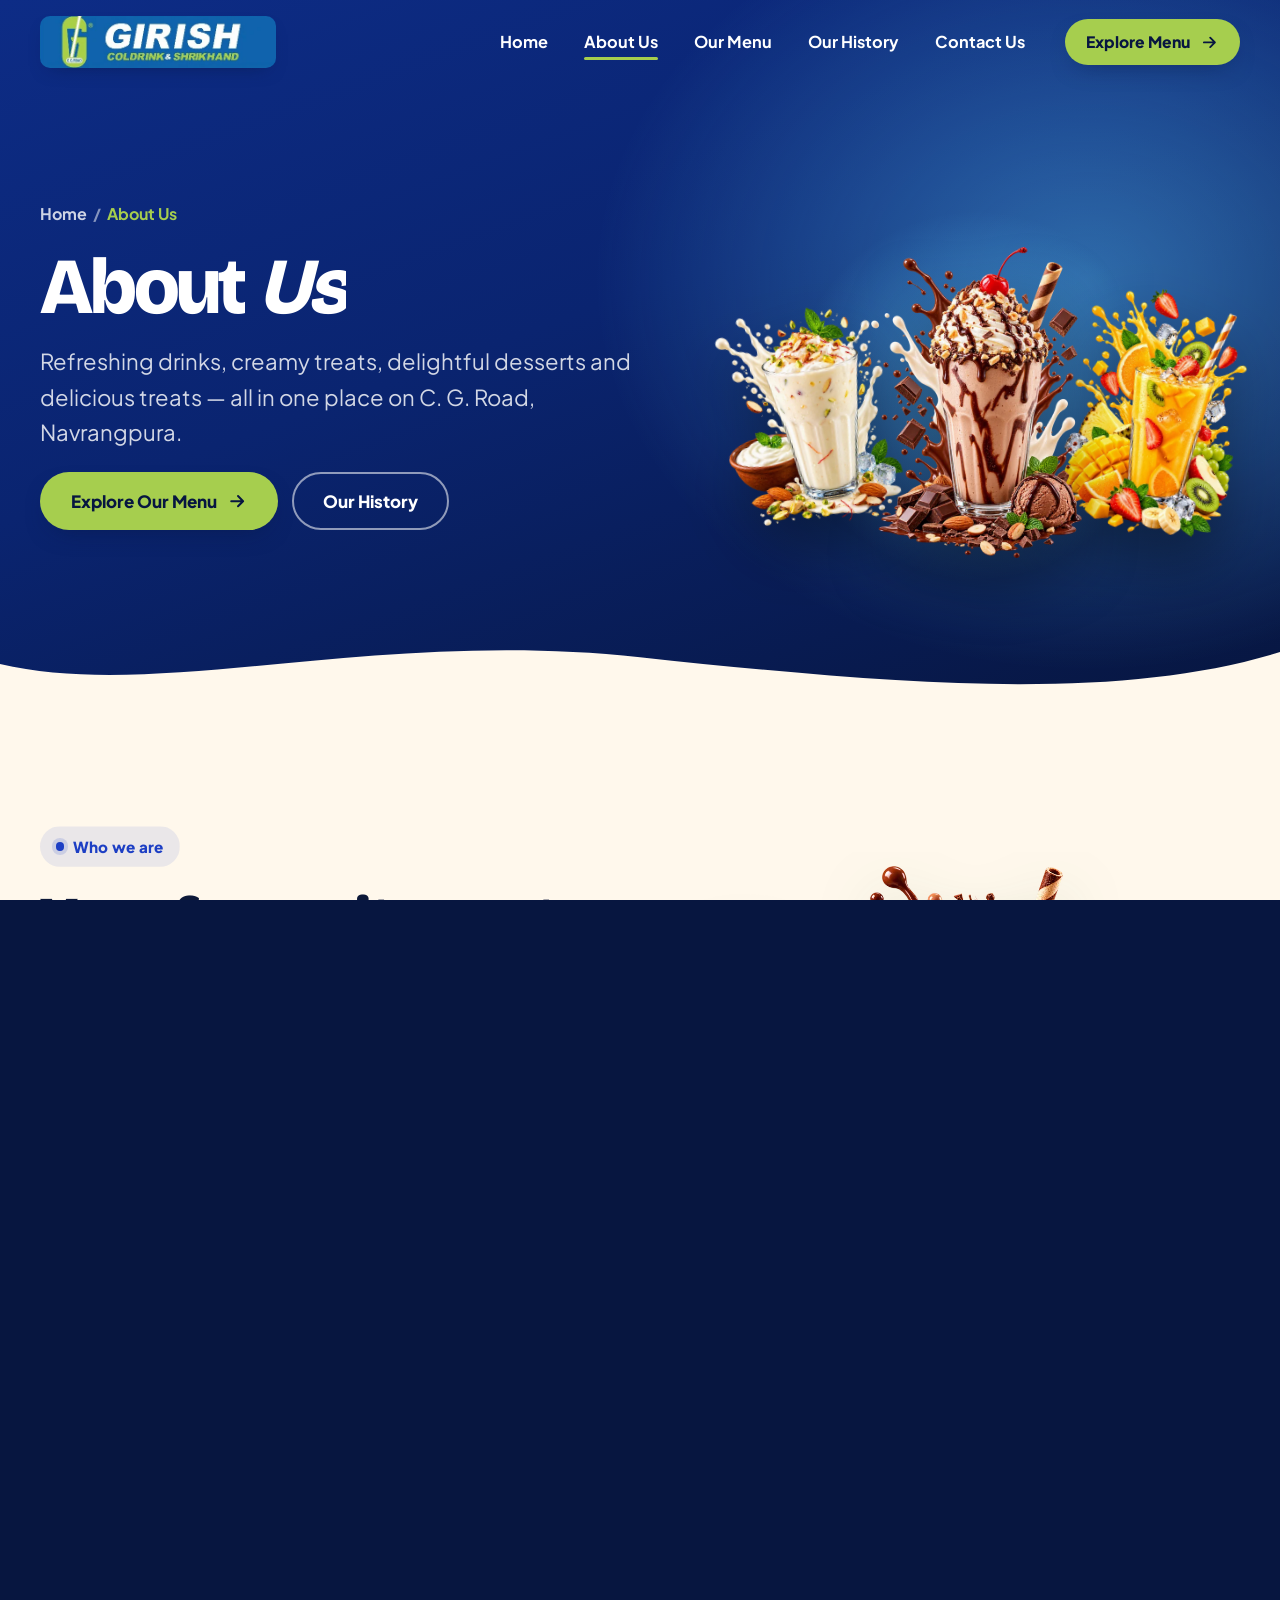
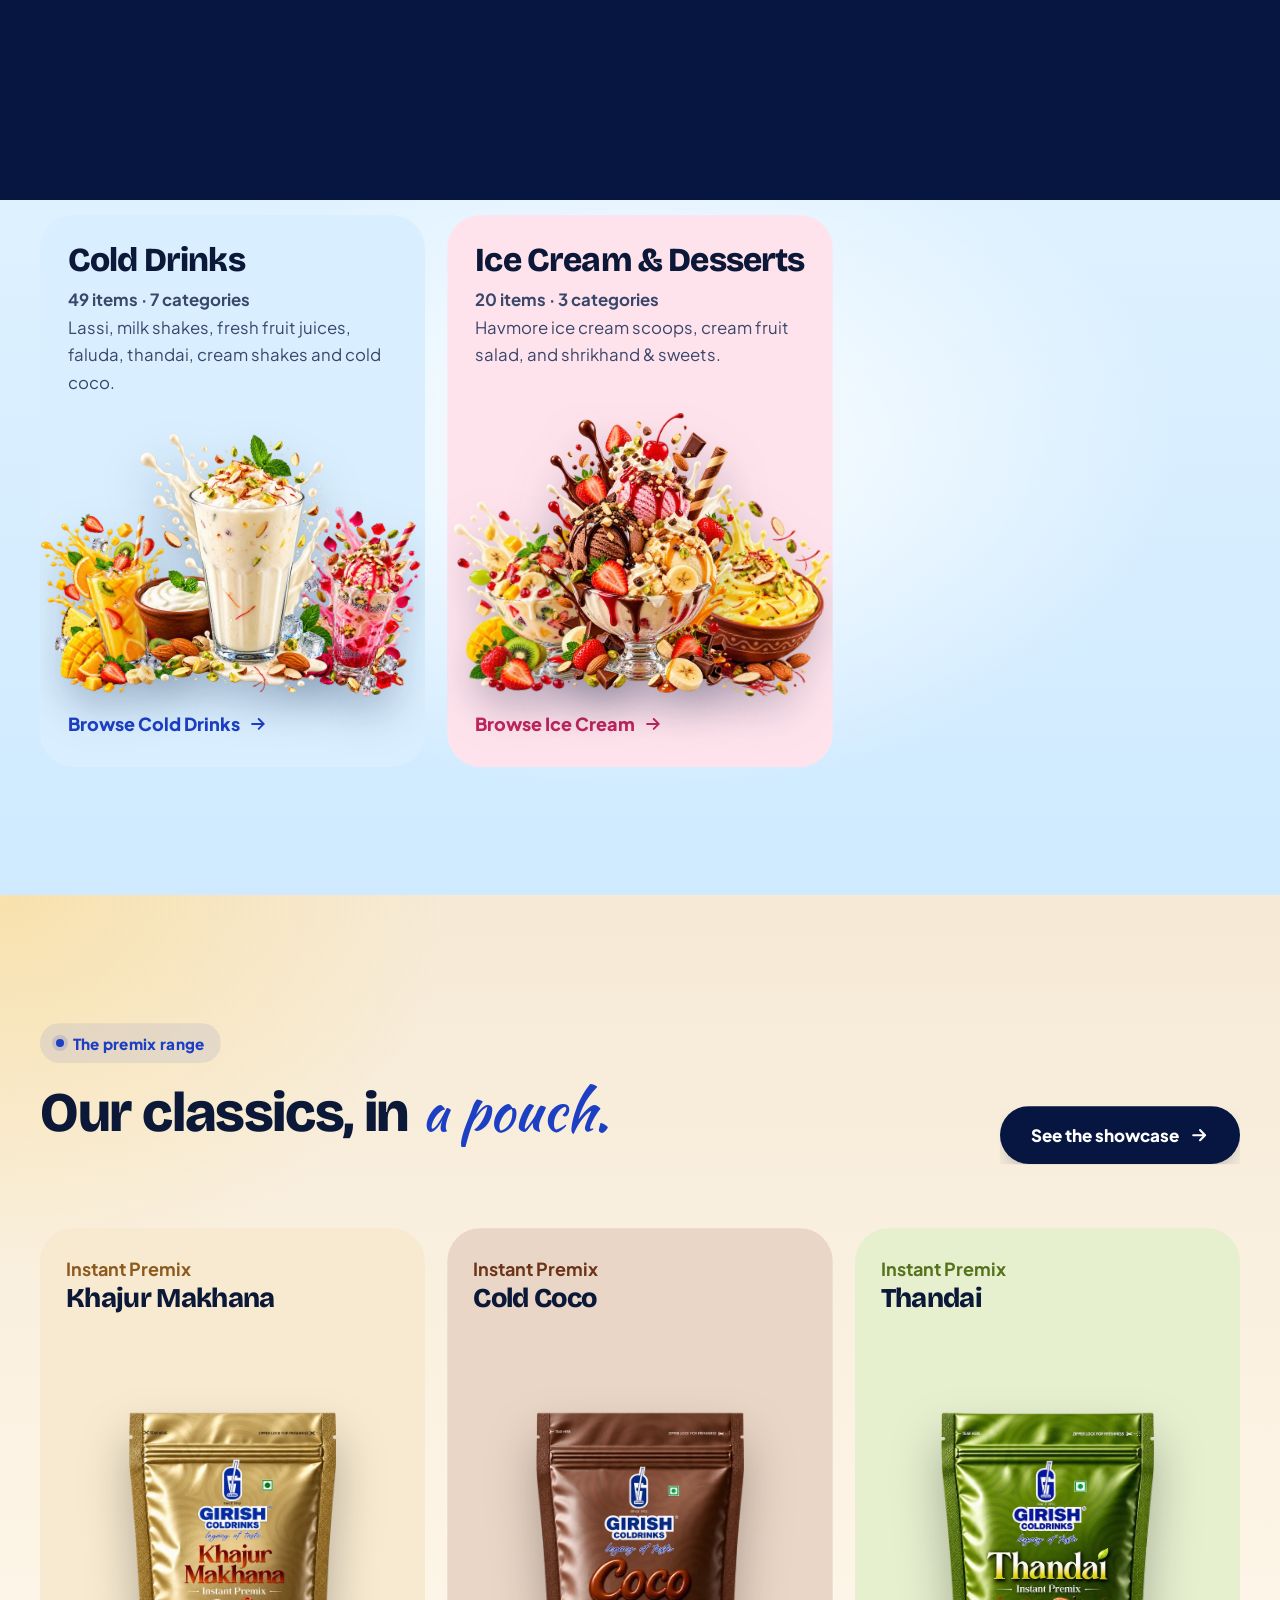
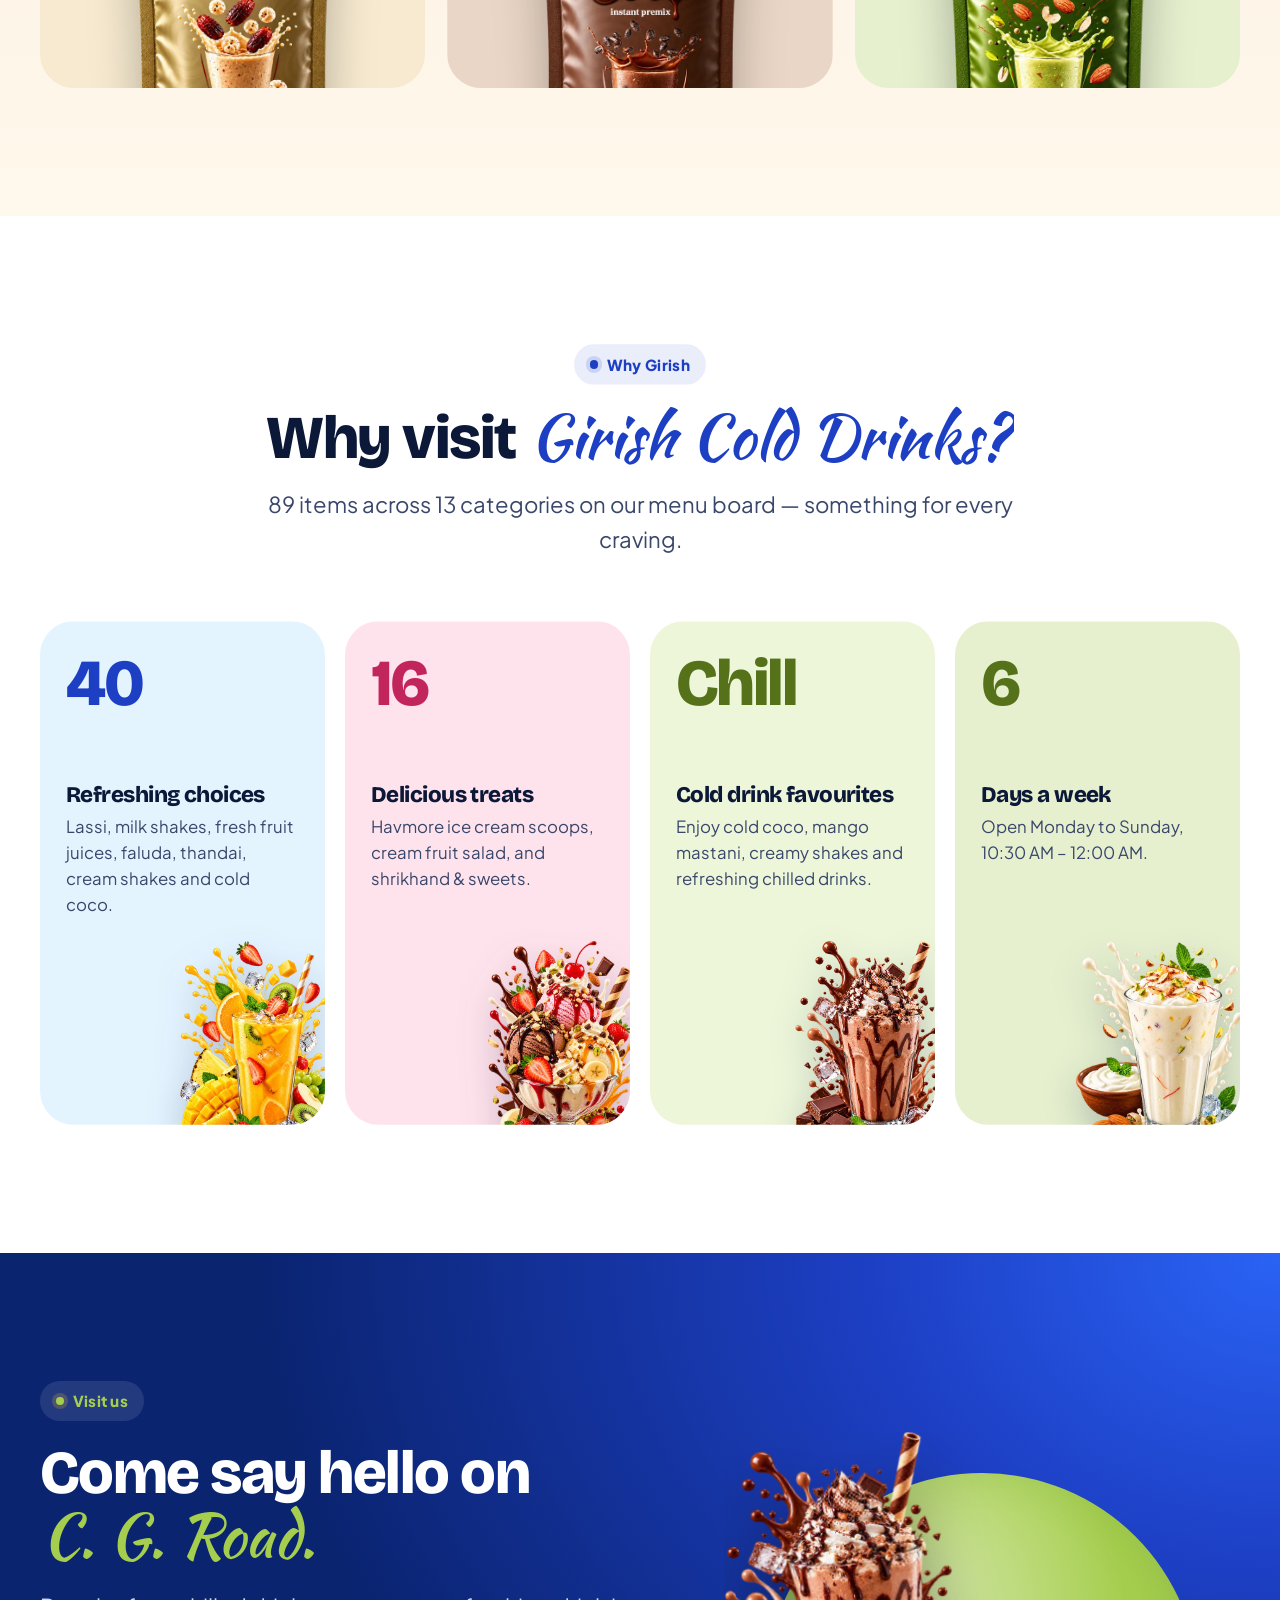
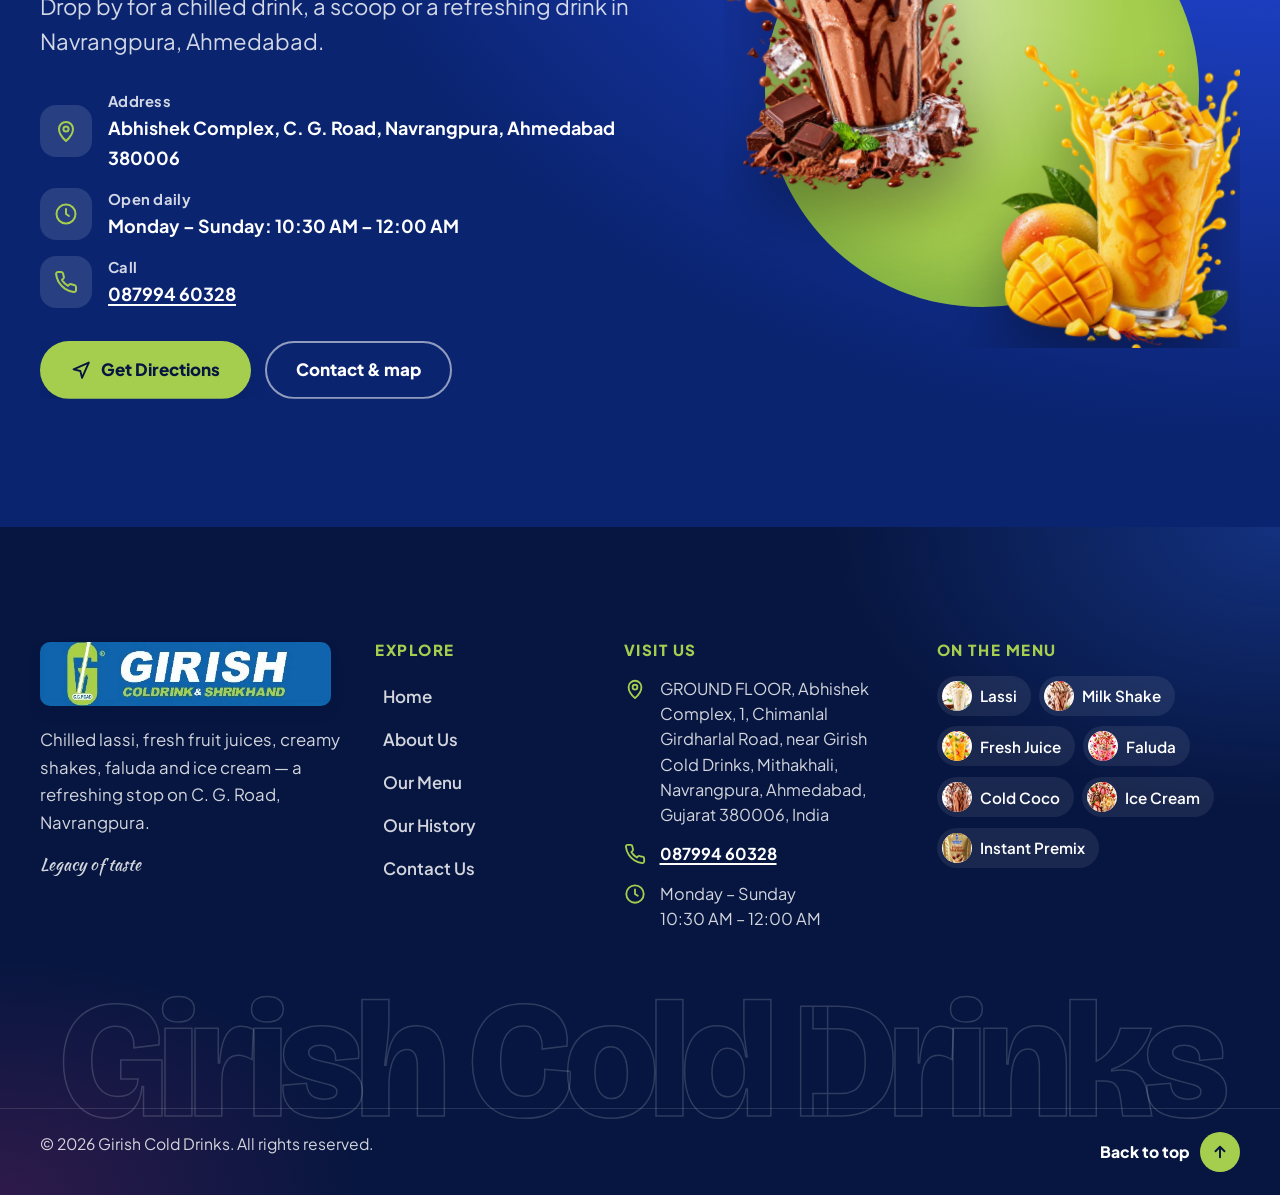
==== commit eaf5dae4: "Add files via upload" ====
--- a/about.html
+++ b/about.html
@@ -1,17 +1,18 @@
-<!doctype html>
+<!DOCTYPE html>
+
 <html lang="en">
 <head>
 <!-- @include head -->
-<meta charset="utf-8">
-<meta name="viewport" content="width=device-width, initial-scale=1, viewport-fit=cover">
-<meta name="theme-color" content="#0a2470">
-<link rel="icon" href="assets/logo.svg" type="image/svg+xml">
-<link rel="icon" href="assets/favicon-32.png" type="image/png" sizes="32x32">
-<link rel="apple-touch-icon" href="assets/apple-touch-icon.png">
-<link rel="preconnect" href="https://fonts.googleapis.com">
-<link rel="preconnect" href="https://fonts.gstatic.com" crossorigin>
-<link href="https://fonts.googleapis.com/css2?family=Bricolage+Grotesque:opsz,wght@12..96,600;12..96,700;12..96,800&family=Kaushan+Script&family=Plus+Jakarta+Sans:wght@400;500;600;700;800&display=swap" rel="stylesheet">
-<link rel="stylesheet" href="assets/css/main.css">
+<meta charset="utf-8"/>
+<meta content="width=device-width, initial-scale=1, viewport-fit=cover" name="viewport"/>
+<meta content="#0a2470" name="theme-color"/>
+<link href="assets/logo.svg" rel="icon" type="image/svg+xml"/>
+<link href="assets/favicon-32.png" rel="icon" sizes="32x32" type="image/png"/>
+<link href="assets/apple-touch-icon.png" rel="apple-touch-icon"/>
+<link href="https://fonts.googleapis.com" rel="preconnect"/>
+<link crossorigin="" href="https://fonts.gstatic.com" rel="preconnect"/>
+<link href="https://fonts.googleapis.com/css2?family=Bricolage+Grotesque:opsz,wght@12..96,600;12..96,700;12..96,800&amp;family=Kaushan+Script&amp;family=Plus+Jakarta+Sans:wght@400;500;600;700;800&amp;display=swap" rel="stylesheet"/>
+<link href="assets/css/main.css" rel="stylesheet"/>
 <script>
   /* Mark JS early so reveal styles apply without a flash; play the entry curtain only on internal navigation. */
   (function (d) {
@@ -21,256 +22,246 @@
 </script>
 <!-- @end head -->
 <title>About Us | Girish Cold Drinks</title>
-<meta name="description" content="About Girish Cold Drinks on C. G. Road, Navrangpura, Ahmedabad — cold drinks, ice cream, desserts, snacks and the instant premix range.">
-<meta property="og:type" content="website">
-<meta property="og:site_name" content="Girish Cold Drinks">
-<meta property="og:title" content="About Us | Girish Cold Drinks">
-<meta property="og:description" content="About Girish Cold Drinks on C. G. Road, Navrangpura, Ahmedabad — cold drinks, ice cream, desserts, snacks and the instant premix range.">
-<meta property="og:image" content="assets/images/products/lassi-900.webp">
-<meta name="twitter:card" content="summary_large_image">
-
+<meta content="About Girish Cold Drinks on C. G. Road, Navrangpura, Ahmedabad — cold drinks, ice cream, desserts, and the instant premix range." name="description"/>
+<meta content="website" property="og:type"/>
+<meta content="Girish Cold Drinks" property="og:site_name"/>
+<meta content="About Us | Girish Cold Drinks" property="og:title"/>
+<meta content="About Girish Cold Drinks on C. G. Road, Navrangpura, Ahmedabad — cold drinks, ice cream, desserts, and the instant premix range." property="og:description"/>
+<meta content="assets/images/products/lassi-900.webp" property="og:image"/>
+<meta content="summary_large_image" name="twitter:card"/>
 </head>
 <body data-page="about">
 <!-- @include header -->
 <a class="skip-link" href="#main">Skip to content</a>
-<div class="progress" aria-hidden="true"></div>
-<div class="curtain" aria-hidden="true"><img src="assets/logo.svg" alt="" width="34" height="90"></div>
+<div aria-hidden="true" class="progress"></div>
+<div aria-hidden="true" class="curtain"><img alt="" height="90" src="assets/logo.svg" width="34"/></div>
 <header class="header" id="top">
-  <div class="wrap header__inner">
-    <a class="brand" href="index.html" aria-label="Girish Cold Drinks — home">
-      <span class="brand__badge"><img src="assets/logo.svg" alt="" width="17" height="45"></span>
-      <span class="brand__name">Girish<small>Cold Drinks</small></span>
-    </a>
-    <nav class="nav" aria-label="Primary">
-      <ul class="nav__list">
-        <li><a class="nav__link" href="index.html">Home</a></li>
-        <li><a class="nav__link" href="about.html" aria-current="page">About Us</a></li>
-        <li><a class="nav__link" href="menu.html">Our Menu</a></li>
-        <li><a class="nav__link" href="history.html">Our History</a></li>
-        <li><a class="nav__link" href="contact.html">Contact Us</a></li>
-      </ul>
-    </nav>
-    <a class="btn btn--sm header__cta" href="menu.html">Explore Menu <svg class="arrow" viewBox="0 0 24 24" fill="none" stroke="currentColor" stroke-width="2.4" stroke-linecap="round" stroke-linejoin="round" aria-hidden="true"><path d="M5 12h14M13 6l6 6-6 6"/></svg></a>
-    <button class="burger" type="button" aria-label="Open menu" aria-expanded="false" aria-controls="drawer"><span></span><span></span><span></span></button>
-  </div>
+<div class="wrap header__inner">
+<a aria-label="Girish Cold Drinks — home" class="brand" href="index.html">
+<span class="brand__logo"><picture><source srcset="assets/logo-banner.webp" type="image/webp"/><img alt="Girish Coldrink &amp; Shrikhand" height="111" src="assets/logo-banner.png" width="504"/></picture></span>
+</a>
+<nav aria-label="Primary" class="nav">
+<ul class="nav__list">
+<li><a class="nav__link" href="index.html" ="">Home</a></li>
+<li><a class="nav__link" href="about.html"  aria-current="page"="">About Us</a></li>
+<li><a class="nav__link" href="menu.html" ="">Our Menu</a></li>
+<li><a class="nav__link" href="history.html" ="">Our History</a></li>
+<li><a class="nav__link" href="contact.html" ="">Contact Us</a></li>
+</ul>
+</nav>
+<a class="btn btn--sm header__cta" href="menu.html">Explore Menu <svg aria-hidden="true" class="arrow" fill="none" stroke="currentColor" stroke-linecap="round" stroke-linejoin="round" stroke-width="2.4" viewbox="0 0 24 24"><path d="M5 12h14M13 6l6 6-6 6"></path></svg></a>
+<button aria-controls="drawer" aria-expanded="false" aria-label="Open menu" class="burger" type="button"><span></span><span></span><span></span></button>
+</div>
 </header>
-<div class="drawer" id="drawer" role="dialog" aria-modal="true" aria-label="Site navigation">
-  <a href="index.html">Home</a>
-  <a href="about.html" aria-current="page">About Us</a>
-  <a href="menu.html">Our Menu</a>
-  <a href="history.html">Our History</a>
-  <a href="contact.html">Contact Us</a>
-  <a class="btn" href="menu.html">Explore Our Menu <svg class="arrow" viewBox="0 0 24 24" fill="none" stroke="currentColor" stroke-width="2.4" stroke-linecap="round" stroke-linejoin="round" aria-hidden="true"><path d="M5 12h14M13 6l6 6-6 6"/></svg></a>
-  <p class="drawer__foot">C. G. Road, Navrangpura, Ahmedabad<br>Open daily 10:30 AM – 12:00 AM · <a href="tel:+918799460328">087994 60328</a></p>
+<div aria-label="Site navigation" aria-modal="true" class="drawer" id="drawer" role="dialog">
+<a href="index.html" ="">Home</a>
+<a href="about.html"  aria-current="page"="">About Us</a>
+<a href="menu.html" ="">Our Menu</a>
+<a href="history.html" ="">Our History</a>
+<a href="contact.html" ="">Contact Us</a>
+<a class="btn" href="menu.html">Explore Our Menu <svg aria-hidden="true" class="arrow" fill="none" stroke="currentColor" stroke-linecap="round" stroke-linejoin="round" stroke-width="2.4" viewbox="0 0 24 24"><path d="M5 12h14M13 6l6 6-6 6"></path></svg></a>
+<p class="drawer__foot">C. G. Road, Navrangpura, Ahmedabad<br/>Open daily 10:30 AM – 12:00 AM · <a href="tel:+918799460328">087994 60328</a></p>
 </div>
 <!-- @end header -->
 <main id="main">
-
-<section class="page-hero" aria-labelledby="page-title">
-  <div class="wrap page-hero__grid">
-    <div>
-      <nav class="crumbs" aria-label="Breadcrumb"><ol><li><a href="index.html">Home</a></li><li><span aria-current="page">About Us</span></li></ol></nav>
-      <h1 id="page-title" data-split>About <em>Us</em></h1>
-      <p class="lead" data-reveal="up" style="--rd:.2s">Refreshing drinks, creamy treats, delightful desserts and delicious snacks — all in one place on C. G. Road, Navrangpura.</p>
-      <div class="btn-row" data-reveal="up" style="--rd:.3s"><a class="btn" href="menu.html">Explore Our Menu <svg class="arrow" viewBox="0 0 24 24" fill="none" stroke="currentColor" stroke-width="2.4" stroke-linecap="round" stroke-linejoin="round" aria-hidden="true"><path d="M5 12h14M13 6l6 6-6 6"/></svg></a><a class="btn btn--ghost" href="history.html">Our History</a></div>
-    </div>
-    <div class="page-hero__art" aria-hidden="true" data-depth-root>
-        <div class="pa pa--2" data-depth="-16"><div class="float float--slow"><img src="assets/images/products/lassi-900.webp" srcset="assets/images/products/lassi-480.webp 480w, assets/images/products/lassi-900.webp 900w" sizes="(max-width: 1023px) 32vw, 170px" width="900" height="1166" alt="" loading="lazy" decoding="async"></div></div>
-        <div class="pa pa--1" data-depth="14"><div class="float"><img src="assets/images/products/milk-shake-900.webp" srcset="assets/images/products/milk-shake-480.webp 480w, assets/images/products/milk-shake-900.webp 900w" sizes="(max-width: 1023px) 40vw, 210px" width="900" height="1328" alt="" fetchpriority="high" decoding="async"></div></div>
-        <div class="pa pa--3" data-depth="-24"><div class="float float--delay"><img src="assets/images/products/fruit-juice-900.webp" srcset="assets/images/products/fruit-juice-480.webp 480w, assets/images/products/fruit-juice-900.webp 900w" sizes="(max-width: 1023px) 32vw, 170px" width="900" height="1310" alt="" loading="lazy" decoding="async"></div></div>
-      </div>
-  </div>
-  <svg class="edge edge--bottom" viewBox="0 0 1440 90" preserveAspectRatio="none" aria-hidden="true"><path fill="#fff8ec" d="M0 48 C 180 92, 420 6, 720 40 S 1260 92, 1440 34 V90 H0 Z"/></svg>
-</section>
-
-<section class="section" aria-labelledby="who-title">
-  <div class="wrap split">
-    <div>
-      <span class="kicker" data-reveal="up">Who we are</span>
-      <h2 class="h2" id="who-title" data-split>Your favourite spot for <em>refreshment.</em></h2>
-      <p class="lead" data-reveal="up" style="--rd:.15s;margin:22px 0 18px">At Girish Cold Drinks you’ll find chilled lassi, milk shakes, fresh fruit juices, faluda, thandai and cold coco — along with Havmore ice cream scoops, shrikhand, pizza, sandwiches and bhel.</p>
-      <p data-reveal="up" style="--rd:.25s;color:var(--ink-2)">It’s a family business that started with a lemon-water cart in Ahmedabad’s Manek Chowk and carries the name of the founder’s son, Girish.</p>
-      <div class="btn-row" data-reveal="up" style="--rd:.35s;margin-top:28px"><a class="btn btn--navy" href="history.html">Read our story <svg class="arrow" viewBox="0 0 24 24" fill="none" stroke="currentColor" stroke-width="2.4" stroke-linecap="round" stroke-linejoin="round" aria-hidden="true"><path d="M5 12h14M13 6l6 6-6 6"/></svg></a></div>
-    </div>
-    <div class="promo__collage" aria-hidden="true" data-reveal="zoom">
-      <div class="promo__item promo__item--b" data-speed="0.05"><div class="float float--slow"><img src="assets/images/products/shrikhand-900.webp" srcset="assets/images/products/shrikhand-480.webp 480w, assets/images/products/shrikhand-900.webp 900w" sizes="220px" width="900" height="1067" alt="" loading="lazy" decoding="async"></div></div>
-      <div class="promo__item promo__item--a" data-speed="-0.04"><div class="float"><img src="assets/images/products/cold-coco-900.webp" srcset="assets/images/products/cold-coco-480.webp 480w, assets/images/products/cold-coco-900.webp 900w" sizes="290px" width="900" height="1331" alt="" loading="lazy" decoding="async"></div></div>
-      <div class="promo__item promo__item--c" data-speed="0.08"><div class="float float--delay"><img src="assets/images/products/bhel-900.webp" srcset="assets/images/products/bhel-480.webp 480w, assets/images/products/bhel-900.webp 900w" sizes="220px" width="900" height="1338" alt="" loading="lazy" decoding="async"></div></div>
-    </div>
-  </div>
-</section>
-
-<section class="section signature" aria-labelledby="serve-title">
-  <svg class="edge edge--top" viewBox="0 0 1440 90" preserveAspectRatio="none" aria-hidden="true"><path fill="#fff8ec" d="M0 30 C 240 80, 520 80, 760 40 S 1240 0, 1440 50 V90 H0 Z"/></svg>
-  <div class="wrap">
-    <div class="section-head section-head--center">
-      <span class="kicker" data-reveal="up">What we serve</span>
-      <h2 class="h2" id="serve-title" data-split>Three ways to <em>treat yourself.</em></h2>
-    </div>
-    <div class="serve-grid" data-stagger>
-      <a class="serve-card" href="menu.html?group=drinks" style="--bg:#d9efff;--accent:#1d3fc4" data-reveal="up">
-        <h3>Cold Drinks</h3>
-        <p><strong>49 items · 7 categories</strong><br>Lassi, milk shakes, fresh fruit juices, faluda, thandai, cream shakes and cold coco.</p>
-        <span class="serve-card__imgs" aria-hidden="true"><img src="assets/images/products/lassi-900.webp" srcset="assets/images/products/lassi-480.webp 480w, assets/images/products/lassi-900.webp 900w" sizes="200px" width="900" height="1166" alt="" loading="lazy" decoding="async"><img src="assets/images/products/fruit-juice-900.webp" srcset="assets/images/products/fruit-juice-480.webp 480w, assets/images/products/fruit-juice-900.webp 900w" sizes="200px" width="900" height="1310" alt="" loading="lazy" decoding="async"><img src="assets/images/products/faluda-900.webp" srcset="assets/images/products/faluda-480.webp 480w, assets/images/products/faluda-900.webp 900w" sizes="200px" width="900" height="1329" alt="" loading="lazy" decoding="async"></span>
-        <span class="link-arrow">Browse Cold Drinks <svg class="arrow" viewBox="0 0 24 24" fill="none" stroke="currentColor" stroke-width="2.4" stroke-linecap="round" stroke-linejoin="round" aria-hidden="true"><path d="M5 12h14M13 6l6 6-6 6"/></svg></span>
-      </a>
-      <a class="serve-card" href="menu.html?group=desserts" style="--bg:#ffe3ec;--accent:#c2255c" data-reveal="up">
-        <h3>Ice Cream &amp; Desserts</h3>
-        <p><strong>20 items · 3 categories</strong><br>Havmore ice cream scoops, cream fruit salad, and shrikhand &amp; sweets.</p>
-        <span class="serve-card__imgs" aria-hidden="true"><img src="assets/images/products/icecream-900.webp" srcset="assets/images/products/icecream-480.webp 480w, assets/images/products/icecream-900.webp 900w" sizes="200px" width="900" height="1339" alt="" loading="lazy" decoding="async"><img src="assets/images/products/fruit-salad-900.webp" srcset="assets/images/products/fruit-salad-480.webp 480w, assets/images/products/fruit-salad-900.webp 900w" sizes="200px" width="900" height="1056" alt="" loading="lazy" decoding="async"><img src="assets/images/products/shrikhand-900.webp" srcset="assets/images/products/shrikhand-480.webp 480w, assets/images/products/shrikhand-900.webp 900w" sizes="200px" width="900" height="1067" alt="" loading="lazy" decoding="async"></span>
-        <span class="link-arrow">Browse Ice Cream <svg class="arrow" viewBox="0 0 24 24" fill="none" stroke="currentColor" stroke-width="2.4" stroke-linecap="round" stroke-linejoin="round" aria-hidden="true"><path d="M5 12h14M13 6l6 6-6 6"/></svg></span>
-      </a>
-      <a class="serve-card" href="menu.html?group=snacks" style="--bg:#fff1c4;--accent:#b35f00" data-reveal="up">
-        <h3>Snacks</h3>
-        <p><strong>20 items · 3 categories</strong><br>Pizza, sandwiches and bhel — perfect with a cold drink.</p>
-        <span class="serve-card__imgs" aria-hidden="true"><img src="assets/images/products/sandwich-900.webp" srcset="assets/images/products/sandwich-480.webp 480w, assets/images/products/sandwich-900.webp 900w" sizes="200px" width="900" height="1399" alt="" loading="lazy" decoding="async"><img src="assets/images/products/pizza-900.webp" srcset="assets/images/products/pizza-480.webp 480w, assets/images/products/pizza-900.webp 900w" sizes="200px" width="900" height="1293" alt="" loading="lazy" decoding="async"><img src="assets/images/products/bhel-900.webp" srcset="assets/images/products/bhel-480.webp 480w, assets/images/products/bhel-900.webp 900w" sizes="200px" width="900" height="1338" alt="" loading="lazy" decoding="async"></span>
-        <span class="link-arrow">Browse Snacks <svg class="arrow" viewBox="0 0 24 24" fill="none" stroke="currentColor" stroke-width="2.4" stroke-linecap="round" stroke-linejoin="round" aria-hidden="true"><path d="M5 12h14M13 6l6 6-6 6"/></svg></span>
-      </a>
-    </div>
-  </div>
-</section>
-
-<section class="section history" aria-labelledby="premix-title">
-  <div class="wrap">
-    <div class="section-head section-head--split">
-      <div>
-        <span class="kicker" data-reveal="up">The premix range</span>
-        <h2 class="h2" id="premix-title" data-split>Our classics, in <em>a pouch.</em></h2>
-      </div>
-      <a class="btn btn--navy" href="index.html#premix" data-reveal="up">See the showcase <svg class="arrow" viewBox="0 0 24 24" fill="none" stroke="currentColor" stroke-width="2.4" stroke-linecap="round" stroke-linejoin="round" aria-hidden="true"><path d="M5 12h14M13 6l6 6-6 6"/></svg></a>
-    </div>
-    <div class="premix-row" data-stagger>
-      <a class="premix-card" href="menu.html#instant-premix/khajur-makhana" style="--bg:#f7ead0;--accent:#8c5a1e" data-reveal="up">
-        <span>Instant Premix</span>
-        <h3>Khajur Makhana</h3>
-        <span class="premix-card__img"><img src="assets/images/products/khajur-makhana-900.webp" srcset="assets/images/products/khajur-makhana-480.webp 480w, assets/images/products/khajur-makhana-900.webp 900w" sizes="(max-width: 760px) 70vw, 260px" width="872" height="1344" alt="Girish Cold Drinks Khajur Makhana instant premix pouch with dates and makhana" loading="lazy" decoding="async"></span>
-      </a>
-      <a class="premix-card" href="menu.html#instant-premix/cold-coco" style="--bg:#ead6c6;--accent:#6b3418" data-reveal="up">
-        <span>Instant Premix</span>
-        <h3>Cold Coco</h3>
-        <span class="premix-card__img"><img src="assets/images/products/cold-coco2-900.webp" srcset="assets/images/products/cold-coco2-480.webp 480w, assets/images/products/cold-coco2-900.webp 900w" sizes="(max-width: 760px) 70vw, 260px" width="869" height="1336" alt="Girish Cold Drinks Coco instant premix pouch" loading="lazy" decoding="async"></span>
-      </a>
-      <a class="premix-card" href="menu.html#instant-premix/thandai" style="--bg:#e6f0cf;--accent:#55721a" data-reveal="up">
-        <span>Instant Premix</span>
-        <h3>Thandai</h3>
-        <span class="premix-card__img"><img src="assets/images/products/thandai2-900.webp" srcset="assets/images/products/thandai2-480.webp 480w, assets/images/products/thandai2-900.webp 900w" sizes="(max-width: 760px) 70vw, 260px" width="900" height="1348" alt="Girish Cold Drinks Thandai instant premix pouch" loading="lazy" decoding="async"></span>
-      </a>
-    </div>
-  </div>
-</section>
-
-<section class="section why" id="why" aria-labelledby="why-title">
-  <div class="wrap">
-    <div class="section-head section-head--center">
-      <span class="kicker" data-reveal="up">Why Girish</span>
-      <h2 class="h2" id="why-title" data-split>Why visit <em>Girish Cold Drinks?</em></h2>
-      <p class="lead" data-reveal="up" style="--rd:.2s">89 items across 13 categories on our menu board — something for every craving.</p>
-    </div>
-    <div class="why__grid" data-stagger>
-      <article class="why-card" style="--bg:#e4f4ff;--accent:#1d3fc4" data-reveal="up">
-        <p class="why-card__num"><span data-count="49">49</span></p>
-        <h3>Refreshing choices</h3>
-        <p>Lassi, milk shakes, fresh fruit juices, faluda, thandai, cream shakes and cold coco.</p>
-        <span class="why-card__img" aria-hidden="true"><img src="assets/images/products/fruit-juice-900.webp" srcset="assets/images/products/fruit-juice-480.webp 480w, assets/images/products/fruit-juice-900.webp 900w" sizes="200px" width="900" height="1310" alt="" loading="lazy" decoding="async"></span>
-      </article>
-      <article class="why-card" style="--bg:#ffe3ec;--accent:#c2255c" data-reveal="up">
-        <p class="why-card__num"><span data-count="20">20</span></p>
-        <h3>Delicious treats</h3>
-        <p>Havmore ice cream scoops, cream fruit salad, and shrikhand &amp; sweets.</p>
-        <span class="why-card__img" aria-hidden="true"><img src="assets/images/products/icecream-900.webp" srcset="assets/images/products/icecream-480.webp 480w, assets/images/products/icecream-900.webp 900w" sizes="200px" width="900" height="1339" alt="" loading="lazy" decoding="async"></span>
-      </article>
-      <article class="why-card" style="--bg:#fff1c4;--accent:#b35f00" data-reveal="up">
-        <p class="why-card__num"><span data-count="20">20</span></p>
-        <h3>Drinks &amp; snacks together</h3>
-        <p>Pair your drink with a pizza, a sandwich or a plate of bhel.</p>
-        <span class="why-card__img" aria-hidden="true"><img src="assets/images/products/sandwich-900.webp" srcset="assets/images/products/sandwich-480.webp 480w, assets/images/products/sandwich-900.webp 900w" sizes="200px" width="900" height="1399" alt="" loading="lazy" decoding="async"></span>
-      </article>
-      <article class="why-card" style="--bg:#e6f0cf;--accent:#55721a" data-reveal="up">
-        <p class="why-card__num"><span data-count="7">7</span></p>
-        <h3>Days a week</h3>
-        <p>Open Monday to Sunday, 10:30 AM – 12:00 AM.</p>
-        <span class="why-card__img" aria-hidden="true"><img src="assets/images/products/lassi-900.webp" srcset="assets/images/products/lassi-480.webp 480w, assets/images/products/lassi-900.webp 900w" sizes="200px" width="900" height="1166" alt="" loading="lazy" decoding="async"></span>
-      </article>
-    </div>
-  </div>
-</section>
-<section class="section visit" id="visit" aria-labelledby="visit-title">
-  <div class="wrap visit__grid">
-    <div class="visit__copy">
-      <span class="kicker kicker--light" data-reveal="up">Visit us</span>
-      <h2 class="h2" id="visit-title" data-split>Come say hello on <em>C. G. Road.</em></h2>
-      <p class="lead" data-reveal="up" style="--rd:.15s">Drop by for a chilled drink, a scoop or a quick snack in Navrangpura, Ahmedabad.</p>
-      <address class="info-list" data-stagger>
-        <div class="info-item" data-reveal="up"><i><svg viewBox="0 0 24 24" fill="none" stroke="currentColor" stroke-width="2" stroke-linecap="round" stroke-linejoin="round" aria-hidden="true"><path d="M12 22s7-6.2 7-12a7 7 0 1 0-14 0c0 5.8 7 12 7 12z"/><circle cx="12" cy="10" r="2.6"/></svg></i><div><strong>Address</strong><span>Abhishek Complex, C. G. Road, Navrangpura, Ahmedabad 380006</span></div></div>
-        <div class="info-item" data-reveal="up"><i><svg viewBox="0 0 24 24" fill="none" stroke="currentColor" stroke-width="2" stroke-linecap="round" stroke-linejoin="round" aria-hidden="true"><circle cx="12" cy="12" r="9.5"/><path d="M12 7v5l3 2"/></svg></i><div><strong>Open daily</strong><span>Monday – Sunday: 10:30 AM – 12:00 AM</span></div></div>
-        <div class="info-item" data-reveal="up"><i><svg viewBox="0 0 24 24" fill="none" stroke="currentColor" stroke-width="2" stroke-linecap="round" stroke-linejoin="round" aria-hidden="true"><path d="M22 16.9v3a2 2 0 0 1-2.2 2 19.8 19.8 0 0 1-8.6-3.1 19.5 19.5 0 0 1-6-6A19.8 19.8 0 0 1 2.1 4.2 2 2 0 0 1 4.1 2h3a2 2 0 0 1 2 1.7c.1 1 .4 1.9.7 2.8a2 2 0 0 1-.5 2.1L8 9.9a16 16 0 0 0 6 6l1.3-1.3a2 2 0 0 1 2.1-.4c.9.3 1.8.6 2.8.7a2 2 0 0 1 1.7 2z"/></svg></i><div><strong>Call</strong><a href="tel:+918799460328">087994 60328</a></div></div>
-      </address>
-      <div class="btn-row" data-reveal="up">
-        <a class="btn" href="https://www.google.com/maps/dir/?api=1&amp;destination=Girish%20Cold%20Drinks%2C%20Abhishek%20Complex%2C%20Chimanlal%20Girdharlal%20Road%2C%20Navrangpura%2C%20Ahmedabad%2C%20Gujarat%20380006&amp;destination_place_id=ChIJFfKY3_OEXjkRkdO7Lnjbg3Y" target="_blank" rel="noopener"><svg viewBox="0 0 24 24" fill="none" stroke="currentColor" stroke-width="2.2" stroke-linecap="round" stroke-linejoin="round" aria-hidden="true"><path d="M3 11l18-8-8 18-2-8-8-2z"/></svg> Get Directions<span class="sr-only"> (opens Google Maps in a new tab)</span></a>
-        <a class="btn btn--ghost" href="contact.html">Contact &amp; map</a>
-      </div>
-    </div>
-    <div class="visit__visual" aria-hidden="true" data-reveal="zoom">
-      <div class="visit__disc"></div>
-      <div class="visit__item visit__item--a" data-speed="0.05"><div class="float"><img src="assets/images/products/pizza-900.webp" srcset="assets/images/products/pizza-480.webp 480w, assets/images/products/pizza-900.webp 900w" sizes="(max-width: 1023px) 50vw, 270px" width="900" height="1293" alt="" loading="lazy" decoding="async"></div></div>
-      <div class="visit__item visit__item--b" data-speed="-0.05"><div class="float float--delay"><img src="assets/images/products/sandwich-900.webp" srcset="assets/images/products/sandwich-480.webp 480w, assets/images/products/sandwich-900.webp 900w" sizes="(max-width: 1023px) 50vw, 270px" width="900" height="1399" alt="" loading="lazy" decoding="async"></div></div>
-    </div>
-  </div>
+<section aria-labelledby="page-title" class="page-hero">
+<div class="wrap page-hero__grid">
+<div>
+<nav aria-label="Breadcrumb" class="crumbs"><ol><li><a href="index.html">Home</a></li><li><span aria-current="page">About Us</span></li></ol></nav>
+<h1 data-split="" id="page-title">About <em>Us</em></h1>
+<p class="lead" data-reveal="up" style="--rd:.2s">Refreshing drinks, creamy treats, delightful desserts and delicious treats — all in one place on C. G. Road, Navrangpura.</p>
+<div class="btn-row" data-reveal="up" style="--rd:.3s"><a class="btn" href="menu.html">Explore Our Menu <svg aria-hidden="true" class="arrow" fill="none" stroke="currentColor" stroke-linecap="round" stroke-linejoin="round" stroke-width="2.4" viewbox="0 0 24 24"><path d="M5 12h14M13 6l6 6-6 6"></path></svg></a><a class="btn btn--ghost" href="history.html">Our History</a></div>
+</div>
+<div aria-hidden="true" class="page-hero__art" data-depth-root="">
+<div class="pa pa--2" data-depth="-16"><div class="float float--slow"><img alt="" decoding="async" height="1166" loading="lazy" sizes="(max-width: 1023px) 32vw, 170px" src="assets/images/products/lassi-900.webp" srcset="assets/images/products/lassi-480.webp 480w, assets/images/products/lassi-900.webp 900w" width="900"/></div></div>
+<div class="pa pa--1" data-depth="14"><div class="float"><img alt="" decoding="async" fetchpriority="high" height="1328" sizes="(max-width: 1023px) 40vw, 210px" src="assets/images/products/milk-shake-900.webp" srcset="assets/images/products/milk-shake-480.webp 480w, assets/images/products/milk-shake-900.webp 900w" width="900"/></div></div>
+<div class="pa pa--3" data-depth="-24"><div class="float float--delay"><img alt="" decoding="async" height="1310" loading="lazy" sizes="(max-width: 1023px) 32vw, 170px" src="assets/images/products/fruit-juice-900.webp" srcset="assets/images/products/fruit-juice-480.webp 480w, assets/images/products/fruit-juice-900.webp 900w" width="900"/></div></div>
+</div>
+</div>
+<svg aria-hidden="true" class="edge edge--bottom" preserveaspectratio="none" viewbox="0 0 1440 90"><path d="M0 48 C 180 92, 420 6, 720 40 S 1260 92, 1440 34 V90 H0 Z" fill="#fff8ec"></path></svg>
+</section>
+<section aria-labelledby="who-title" class="section">
+<div class="wrap split">
+<div>
+<span class="kicker" data-reveal="up">Who we are</span>
+<h2 class="h2" data-split="" id="who-title">Your favourite spot for <em>refreshment.</em></h2>
+<p class="lead" data-reveal="up" style="--rd:.15s;margin:22px 0 18px">At Girish Cold Drinks you’ll find chilled lassi, milk shakes, fresh fruit juices, faluda, thandai and cold coco — along with Havmore ice cream scoops, shrikhand, refreshing drinks and desserts.</p>
+<p data-reveal="up" style="--rd:.25s;color:var(--ink-2)">It’s a family business that started with a lemon-water cart in Ahmedabad’s Manek Chowk and carries the name of the founder’s son, Girish.</p>
+<div class="btn-row" data-reveal="up" style="--rd:.35s;margin-top:28px"><a class="btn btn--navy" href="history.html">Read our story <svg aria-hidden="true" class="arrow" fill="none" stroke="currentColor" stroke-linecap="round" stroke-linejoin="round" stroke-width="2.4" viewbox="0 0 24 24"><path d="M5 12h14M13 6l6 6-6 6"></path></svg></a></div>
+</div>
+<div aria-hidden="true" class="promo__collage" data-reveal="zoom">
+<div class="promo__item promo__item--b" data-speed="0.05"><div class="float float--slow"><img alt="" decoding="async" height="1067" loading="lazy" sizes="220px" src="assets/images/products/shrikhand-900.webp" srcset="assets/images/products/shrikhand-480.webp 480w, assets/images/products/shrikhand-900.webp 900w" width="900"/></div></div>
+<div class="promo__item promo__item--a" data-speed="-0.04"><div class="float"><img alt="" decoding="async" height="1331" loading="lazy" sizes="290px" src="assets/images/products/cold-coco-900.webp" srcset="assets/images/products/cold-coco-480.webp 480w, assets/images/products/cold-coco-900.webp 900w" width="900"/></div></div>
+
+</div>
+</div>
+</section>
+<section aria-labelledby="serve-title" class="section signature">
+<svg aria-hidden="true" class="edge edge--top" preserveaspectratio="none" viewbox="0 0 1440 90"><path d="M0 30 C 240 80, 520 80, 760 40 S 1240 0, 1440 50 V90 H0 Z" fill="#fff8ec"></path></svg>
+<div class="wrap">
+<div class="section-head section-head--center">
+<span class="kicker" data-reveal="up">What we serve</span>
+<h2 class="h2" data-split="" id="serve-title">Three ways to <em>treat yourself.</em></h2>
+</div>
+<div class="serve-grid" data-stagger="">
+<a class="serve-card" data-reveal="up" href="menu.html?group=drinks" style="--bg:#d9efff;--accent:#1d3fc4">
+<h3>Cold Drinks</h3>
+<p><strong>49 items · 7 categories</strong><br/>Lassi, milk shakes, fresh fruit juices, faluda, thandai, cream shakes and cold coco.</p>
+<span aria-hidden="true" class="serve-card__imgs"><img alt="" decoding="async" height="1166" loading="lazy" sizes="200px" src="assets/images/products/lassi-900.webp" srcset="assets/images/products/lassi-480.webp 480w, assets/images/products/lassi-900.webp 900w" width="900"/><img alt="" decoding="async" height="1310" loading="lazy" sizes="200px" src="assets/images/products/fruit-juice-900.webp" srcset="assets/images/products/fruit-juice-480.webp 480w, assets/images/products/fruit-juice-900.webp 900w" width="900"/><img alt="" decoding="async" height="1329" loading="lazy" sizes="200px" src="assets/images/products/faluda-900.webp" srcset="assets/images/products/faluda-480.webp 480w, assets/images/products/faluda-900.webp 900w" width="900"/></span>
+<span class="link-arrow">Browse Cold Drinks <svg aria-hidden="true" class="arrow" fill="none" stroke="currentColor" stroke-linecap="round" stroke-linejoin="round" stroke-width="2.4" viewbox="0 0 24 24"><path d="M5 12h14M13 6l6 6-6 6"></path></svg></span>
+</a>
+<a class="serve-card" data-reveal="up" href="menu.html?group=desserts" style="--bg:#ffe3ec;--accent:#c2255c">
+<h3>Ice Cream &amp; Desserts</h3>
+<p><strong>20 items · 3 categories</strong><br/>Havmore ice cream scoops, cream fruit salad, and shrikhand &amp; sweets.</p>
+<span aria-hidden="true" class="serve-card__imgs"><img alt="" decoding="async" height="1339" loading="lazy" sizes="200px" src="assets/images/products/icecream-900.webp" srcset="assets/images/products/icecream-480.webp 480w, assets/images/products/icecream-900.webp 900w" width="900"/><img alt="" decoding="async" height="1056" loading="lazy" sizes="200px" src="assets/images/products/fruit-salad-900.webp" srcset="assets/images/products/fruit-salad-480.webp 480w, assets/images/products/fruit-salad-900.webp 900w" width="900"/><img alt="" decoding="async" height="1067" loading="lazy" sizes="200px" src="assets/images/products/shrikhand-900.webp" srcset="assets/images/products/shrikhand-480.webp 480w, assets/images/products/shrikhand-900.webp 900w" width="900"/></span>
+<span class="link-arrow">Browse Ice Cream <svg aria-hidden="true" class="arrow" fill="none" stroke="currentColor" stroke-linecap="round" stroke-linejoin="round" stroke-width="2.4" viewbox="0 0 24 24"><path d="M5 12h14M13 6l6 6-6 6"></path></svg></span>
+</a>
+
+</div>
+</div>
+</section>
+<section aria-labelledby="premix-title" class="section history">
+<div class="wrap">
+<div class="section-head section-head--split">
+<div>
+<span class="kicker" data-reveal="up">The premix range</span>
+<h2 class="h2" data-split="" id="premix-title">Our classics, in <em>a pouch.</em></h2>
+</div>
+<a class="btn btn--navy" data-reveal="up" href="index.html#premix">See the showcase <svg aria-hidden="true" class="arrow" fill="none" stroke="currentColor" stroke-linecap="round" stroke-linejoin="round" stroke-width="2.4" viewbox="0 0 24 24"><path d="M5 12h14M13 6l6 6-6 6"></path></svg></a>
+</div>
+<div class="premix-row" data-stagger="">
+<a class="premix-card" data-reveal="up" href="menu.html#instant-premix/khajur-makhana" style="--bg:#f7ead0;--accent:#8c5a1e">
+<span>Instant Premix</span>
+<h3>Khajur Makhana</h3>
+<span class="premix-card__img"><img alt="Girish Cold Drinks Khajur Makhana instant premix pouch with dates and makhana" decoding="async" height="1344" loading="lazy" sizes="(max-width: 760px) 70vw, 260px" src="assets/images/products/khajur-makhana-900.webp" srcset="assets/images/products/khajur-makhana-480.webp 480w, assets/images/products/khajur-makhana-900.webp 900w" width="872"/></span>
+</a>
+<a class="premix-card" data-reveal="up" href="menu.html#instant-premix/cold-coco" style="--bg:#ead6c6;--accent:#6b3418">
+<span>Instant Premix</span>
+<h3>Cold Coco</h3>
+<span class="premix-card__img"><img alt="Girish Cold Drinks Coco instant premix pouch" decoding="async" height="1336" loading="lazy" sizes="(max-width: 760px) 70vw, 260px" src="assets/images/products/cold-coco2-900.webp" srcset="assets/images/products/cold-coco2-480.webp 480w, assets/images/products/cold-coco2-900.webp 900w" width="869"/></span>
+</a>
+<a class="premix-card" data-reveal="up" href="menu.html#instant-premix/thandai" style="--bg:#e6f0cf;--accent:#55721a">
+<span>Instant Premix</span>
+<h3>Thandai</h3>
+<span class="premix-card__img"><img alt="Girish Cold Drinks Thandai instant premix pouch" decoding="async" height="1348" loading="lazy" sizes="(max-width: 760px) 70vw, 260px" src="assets/images/products/thandai2-900.webp" srcset="assets/images/products/thandai2-480.webp 480w, assets/images/products/thandai2-900.webp 900w" width="900"/></span>
+</a>
+</div>
+</div>
+</section>
+<section aria-labelledby="why-title" class="section why" id="why">
+<div class="wrap">
+<div class="section-head section-head--center">
+<span class="kicker" data-reveal="up">Why Girish</span>
+<h2 class="h2" data-split="" id="why-title">Why visit <em>Girish Cold Drinks?</em></h2>
+<p class="lead" data-reveal="up" style="--rd:.2s">89 items across 13 categories on our menu board — something for every craving.</p>
+</div>
+<div class="why__grid" data-stagger="">
+<article class="why-card" data-reveal="up" style="--bg:#e4f4ff;--accent:#1d3fc4">
+<p class="why-card__num"><span data-count="49">49</span></p>
+<h3>Refreshing choices</h3>
+<p>Lassi, milk shakes, fresh fruit juices, faluda, thandai, cream shakes and cold coco.</p>
+<span aria-hidden="true" class="why-card__img"><img alt="" decoding="async" height="1310" loading="lazy" sizes="200px" src="assets/images/products/fruit-juice-900.webp" srcset="assets/images/products/fruit-juice-480.webp 480w, assets/images/products/fruit-juice-900.webp 900w" width="900"/></span>
+</article>
+<article class="why-card" data-reveal="up" style="--bg:#ffe3ec;--accent:#c2255c">
+<p class="why-card__num"><span data-count="20">20</span></p>
+<h3>Delicious treats</h3>
+<p>Havmore ice cream scoops, cream fruit salad, and shrikhand &amp; sweets.</p>
+<span aria-hidden="true" class="why-card__img"><img alt="" decoding="async" height="1339" loading="lazy" sizes="200px" src="assets/images/products/icecream-900.webp" srcset="assets/images/products/icecream-480.webp 480w, assets/images/products/icecream-900.webp 900w" width="900"/></span>
+</article>
+<article class="why-card" data-reveal="up" style="--bg:#edf6d9;--accent:#55721a">
+<p class="why-card__num"><span>Chill</span></p>
+<h3>Cold drink favourites</h3>
+<p>Enjoy cold coco, mango mastani, creamy shakes and refreshing chilled drinks.</p>
+<span aria-hidden="true" class="why-card__img"><img alt="Refreshing cold coco drink" decoding="async" height="1310" loading="lazy" sizes="200px" src="assets/images/products/cold-coco-900.webp" srcset="assets/images/products/cold-coco-480.webp 480w, assets/images/products/cold-coco-900.webp 900w" width="900"/></span>
+</article>
+
+<article class="why-card" data-reveal="up" style="--bg:#e6f0cf;--accent:#55721a">
+<p class="why-card__num"><span data-count="7">7</span></p>
+<h3>Days a week</h3>
+<p>Open Monday to Sunday, 10:30 AM – 12:00 AM.</p>
+<span aria-hidden="true" class="why-card__img"><img alt="" decoding="async" height="1166" loading="lazy" sizes="200px" src="assets/images/products/lassi-900.webp" srcset="assets/images/products/lassi-480.webp 480w, assets/images/products/lassi-900.webp 900w" width="900"/></span>
+</article>
+</div>
+</div>
+</section>
+<section aria-labelledby="visit-title" class="section visit" id="visit">
+<div class="wrap visit__grid">
+<div class="visit__copy">
+<span class="kicker kicker--light" data-reveal="up">Visit us</span>
+<h2 class="h2" data-split="" id="visit-title">Come say hello on <em>C. G. Road.</em></h2>
+<p class="lead" data-reveal="up" style="--rd:.15s">Drop by for a chilled drink, a scoop or a refreshing drink in Navrangpura, Ahmedabad.</p>
+<address class="info-list" data-stagger="">
+<div class="info-item" data-reveal="up"><i><svg aria-hidden="true" fill="none" stroke="currentColor" stroke-linecap="round" stroke-linejoin="round" stroke-width="2" viewbox="0 0 24 24"><path d="M12 22s7-6.2 7-12a7 7 0 1 0-14 0c0 5.8 7 12 7 12z"></path><circle cx="12" cy="10" r="2.6"></circle></svg></i><div><strong>Address</strong><span>Abhishek Complex, C. G. Road, Navrangpura, Ahmedabad 380006</span></div></div>
+<div class="info-item" data-reveal="up"><i><svg aria-hidden="true" fill="none" stroke="currentColor" stroke-linecap="round" stroke-linejoin="round" stroke-width="2" viewbox="0 0 24 24"><circle cx="12" cy="12" r="9.5"></circle><path d="M12 7v5l3 2"></path></svg></i><div><strong>Open daily</strong><span>Monday – Sunday: 10:30 AM – 12:00 AM</span></div></div>
+<div class="info-item" data-reveal="up"><i><svg aria-hidden="true" fill="none" stroke="currentColor" stroke-linecap="round" stroke-linejoin="round" stroke-width="2" viewbox="0 0 24 24"><path d="M22 16.9v3a2 2 0 0 1-2.2 2 19.8 19.8 0 0 1-8.6-3.1 19.5 19.5 0 0 1-6-6A19.8 19.8 0 0 1 2.1 4.2 2 2 0 0 1 4.1 2h3a2 2 0 0 1 2 1.7c.1 1 .4 1.9.7 2.8a2 2 0 0 1-.5 2.1L8 9.9a16 16 0 0 0 6 6l1.3-1.3a2 2 0 0 1 2.1-.4c.9.3 1.8.6 2.8.7a2 2 0 0 1 1.7 2z"></path></svg></i><div><strong>Call</strong><a href="tel:+918799460328">087994 60328</a></div></div>
+</address>
+<div class="btn-row" data-reveal="up">
+<a class="btn" href="https://www.google.com/maps/dir/?api=1&amp;destination=Girish%20Cold%20Drinks%2C%20Abhishek%20Complex%2C%20Chimanlal%20Girdharlal%20Road%2C%20Navrangpura%2C%20Ahmedabad%2C%20Gujarat%20380006&amp;destination_place_id=ChIJFfKY3_OEXjkRkdO7Lnjbg3Y" rel="noopener" target="_blank"><svg aria-hidden="true" fill="none" stroke="currentColor" stroke-linecap="round" stroke-linejoin="round" stroke-width="2.2" viewbox="0 0 24 24"><path d="M3 11l18-8-8 18-2-8-8-2z"></path></svg> Get Directions<span class="sr-only"> (opens Google Maps in a new tab)</span></a>
+<a class="btn btn--ghost" href="contact.html">Contact &amp; map</a>
+</div>
+</div>
+<div aria-hidden="true" class="visit__visual" data-reveal="zoom">
+<div class="visit__disc"></div>
+<div class="visit__item visit__item--a"><img alt="" decoding="async" height="1310" loading="lazy" sizes="(max-width: 767px) 42vw, 240px" src="assets/images/products/cold-coco-900.webp" srcset="assets/images/products/cold-coco-480.webp 480w, assets/images/products/cold-coco-900.webp 900w" width="900"/></div>
+<div class="visit__item visit__item--b"><img alt="" decoding="async" height="1339" loading="lazy" sizes="(max-width: 767px) 42vw, 240px" src="assets/images/products/mango-mastani1-900.webp" srcset="assets/images/products/mango-mastani1-480.webp 480w, assets/images/products/mango-mastani1-900.webp 900w" width="900"/></div>
+
+
+</div>
+</div>
 </section>
 </main>
 <!-- @include footer -->
-<footer class="footer" aria-labelledby="footer-title">
-  <h2 class="sr-only" id="footer-title">Site footer</h2>
-  <div class="wrap f-grid">
-    <div class="f-brand">
-      <a class="brand" href="index.html" aria-label="Girish Cold Drinks — home">
-        <span class="brand__badge"><img src="assets/logo.svg" alt="" width="17" height="45" loading="lazy"></span>
-        <span class="brand__name">Girish<small>Cold Drinks</small></span>
-      </a>
-      <p>Chilled lassi, fresh fruit juices, creamy shakes, faluda, ice cream and tasty snacks — a refreshing stop on C. G. Road, Navrangpura.</p>
-      <p class="f-tagline">Legacy of taste</p>
-    </div>
-    <nav aria-label="Footer">
-      <h3 class="f-label">Explore</h3>
-      <ul class="f-links">
-        <li><a href="index.html">Home</a></li>
-        <li><a href="about.html">About Us</a></li>
-        <li><a href="menu.html">Our Menu</a></li>
-        <li><a href="history.html">Our History</a></li>
-        <li><a href="contact.html">Contact Us</a></li>
-      </ul>
-    </nav>
-    <div class="f-contact">
-      <h3 class="f-label">Visit Us</h3>
-      <address>
-        <p><svg viewBox="0 0 24 24" fill="none" stroke="currentColor" stroke-width="2" stroke-linecap="round" stroke-linejoin="round" aria-hidden="true"><path d="M12 22s7-6.2 7-12a7 7 0 1 0-14 0c0 5.8 7 12 7 12z"/><circle cx="12" cy="10" r="2.6"/></svg><span>GROUND FLOOR, Abhishek Complex, 1, Chimanlal Girdharlal Road, near Girish Cold Drinks, Mithakhali, Navrangpura, Ahmedabad, Gujarat 380006, India</span></p>
-        <p><svg viewBox="0 0 24 24" fill="none" stroke="currentColor" stroke-width="2" stroke-linecap="round" stroke-linejoin="round" aria-hidden="true"><path d="M22 16.9v3a2 2 0 0 1-2.2 2 19.8 19.8 0 0 1-8.6-3.1 19.5 19.5 0 0 1-6-6A19.8 19.8 0 0 1 2.1 4.2 2 2 0 0 1 4.1 2h3a2 2 0 0 1 2 1.7c.1 1 .4 1.9.7 2.8a2 2 0 0 1-.5 2.1L8 9.9a16 16 0 0 0 6 6l1.3-1.3a2 2 0 0 1 2.1-.4c.9.3 1.8.6 2.8.7a2 2 0 0 1 1.7 2z"/></svg><a href="tel:+918799460328">087994 60328</a></p>
-        <p><svg viewBox="0 0 24 24" fill="none" stroke="currentColor" stroke-width="2" stroke-linecap="round" stroke-linejoin="round" aria-hidden="true"><circle cx="12" cy="12" r="9.5"/><path d="M12 7v5l3 2"/></svg><span>Monday – Sunday<br>10:30 AM – 12:00 AM</span></p>
-      </address>
-    </div>
-    <div>
-      <h3 class="f-label">On the menu</h3>
-      <ul class="f-pills">
-        <li><a href="menu.html#lassi"><img src="assets/images/products/lassi-480.webp" alt="" width="30" height="30" loading="lazy">Lassi</a></li>
-        <li><a href="menu.html#milk-shake"><img src="assets/images/products/milk-shake-480.webp" alt="" width="30" height="30" loading="lazy">Milk Shake</a></li>
-        <li><a href="menu.html#fresh-fruit-juice"><img src="assets/images/products/fruit-juice-480.webp" alt="" width="30" height="30" loading="lazy">Fresh Juice</a></li>
-        <li><a href="menu.html#faluda"><img src="assets/images/products/faluda-480.webp" alt="" width="30" height="30" loading="lazy">Faluda</a></li>
-        <li><a href="menu.html#cold-coco"><img src="assets/images/products/cold-coco-480.webp" alt="" width="30" height="30" loading="lazy">Cold Coco</a></li>
-        <li><a href="menu.html#havmore-icecream"><img src="assets/images/products/icecream-480.webp" alt="" width="30" height="30" loading="lazy">Ice Cream</a></li>
-        <li><a href="menu.html#pizza"><img src="assets/images/products/pizza-480.webp" alt="" width="30" height="30" loading="lazy">Pizza</a></li>
-        <li><a href="menu.html#sandwich"><img src="assets/images/products/sandwich-480.webp" alt="" width="30" height="30" loading="lazy">Sandwich</a></li>
-        <li><a href="menu.html#bhel"><img src="assets/images/products/bhel-480.webp" alt="" width="30" height="30" loading="lazy">Bhel</a></li>
-        <li><a href="menu.html#instant-premix"><img src="assets/images/products/khajur-makhana-480.webp" alt="" width="30" height="30" loading="lazy">Instant Premix</a></li>
-      </ul>
-    </div>
-  </div>
-  <div class="f-word" aria-hidden="true">Girish Cold Drinks</div>
-  <div class="wrap f-bottom">
-    <p>© <span data-year>2026</span> Girish Cold Drinks. All rights reserved.</p>
-    <a class="f-top" href="#top">Back to top <span><svg viewBox="0 0 24 24" fill="none" stroke="currentColor" stroke-width="2.6" stroke-linecap="round" stroke-linejoin="round" aria-hidden="true"><path d="M12 19V5M6 11l6-6 6 6"/></svg></span></a>
-  </div>
+<footer aria-labelledby="footer-title" class="footer">
+<h2 class="sr-only" id="footer-title">Site footer</h2>
+<div class="wrap f-grid">
+<div class="f-brand">
+<a aria-label="Girish Cold Drinks — home" class="brand" href="index.html">
+<span class="brand__logo"><picture><source srcset="assets/logo-banner.webp" type="image/webp"/><img alt="Girish Coldrink &amp; Shrikhand" height="111" src="assets/logo-banner.png" width="504"/></picture></span>
+</a>
+<p>Chilled lassi, fresh fruit juices, creamy shakes, faluda and ice cream — a refreshing stop on C. G. Road, Navrangpura.</p>
+<p class="f-tagline">Legacy of taste</p>
+</div>
+<nav aria-label="Footer">
+<h3 class="f-label">Explore</h3>
+<ul class="f-links">
+<li><a href="index.html">Home</a></li>
+<li><a href="about.html">About Us</a></li>
+<li><a href="menu.html">Our Menu</a></li>
+<li><a href="history.html">Our History</a></li>
+<li><a href="contact.html">Contact Us</a></li>
+</ul>
+</nav>
+<div class="f-contact">
+<h3 class="f-label">Visit Us</h3>
+<address>
+<p><svg aria-hidden="true" fill="none" stroke="currentColor" stroke-linecap="round" stroke-linejoin="round" stroke-width="2" viewbox="0 0 24 24"><path d="M12 22s7-6.2 7-12a7 7 0 1 0-14 0c0 5.8 7 12 7 12z"></path><circle cx="12" cy="10" r="2.6"></circle></svg><span>GROUND FLOOR, Abhishek Complex, 1, Chimanlal Girdharlal Road, near Girish Cold Drinks, Mithakhali, Navrangpura, Ahmedabad, Gujarat 380006, India</span></p>
+<p><svg aria-hidden="true" fill="none" stroke="currentColor" stroke-linecap="round" stroke-linejoin="round" stroke-width="2" viewbox="0 0 24 24"><path d="M22 16.9v3a2 2 0 0 1-2.2 2 19.8 19.8 0 0 1-8.6-3.1 19.5 19.5 0 0 1-6-6A19.8 19.8 0 0 1 2.1 4.2 2 2 0 0 1 4.1 2h3a2 2 0 0 1 2 1.7c.1 1 .4 1.9.7 2.8a2 2 0 0 1-.5 2.1L8 9.9a16 16 0 0 0 6 6l1.3-1.3a2 2 0 0 1 2.1-.4c.9.3 1.8.6 2.8.7a2 2 0 0 1 1.7 2z"></path></svg><a href="tel:+918799460328">087994 60328</a></p>
+<p><svg aria-hidden="true" fill="none" stroke="currentColor" stroke-linecap="round" stroke-linejoin="round" stroke-width="2" viewbox="0 0 24 24"><circle cx="12" cy="12" r="9.5"></circle><path d="M12 7v5l3 2"></path></svg><span>Monday – Sunday<br/>10:30 AM – 12:00 AM</span></p>
+</address>
+</div>
+<div>
+<h3 class="f-label">On the menu</h3>
+<ul class="f-pills">
+<li><a href="menu.html#lassi"><img alt="" height="30" loading="lazy" src="assets/images/products/lassi-480.webp" width="30"/>Lassi</a></li>
+<li><a href="menu.html#milk-shake"><img alt="" height="30" loading="lazy" src="assets/images/products/milk-shake-480.webp" width="30"/>Milk Shake</a></li>
+<li><a href="menu.html#fresh-fruit-juice"><img alt="" height="30" loading="lazy" src="assets/images/products/fruit-juice-480.webp" width="30"/>Fresh Juice</a></li>
+<li><a href="menu.html#faluda"><img alt="" height="30" loading="lazy" src="assets/images/products/faluda-480.webp" width="30"/>Faluda</a></li>
+<li><a href="menu.html#cold-coco"><img alt="" height="30" loading="lazy" src="assets/images/products/cold-coco-480.webp" width="30"/>Cold Coco</a></li>
+<li><a href="menu.html#havmore-icecream"><img alt="" height="30" loading="lazy" src="assets/images/products/icecream-480.webp" width="30"/>Ice Cream</a></li>
+<li></li>
+<li></li>
+<li></li>
+<li><a href="menu.html#instant-premix"><img alt="" height="30" loading="lazy" src="assets/images/products/khajur-makhana-480.webp" width="30"/>Instant Premix</a></li>
+</ul>
+</div>
+</div>
+<div aria-hidden="true" class="f-word">Girish Cold Drinks</div>
+<div class="wrap f-bottom">
+<p>© <span data-year="">2026</span> Girish Cold Drinks. All rights reserved.</p>
+<a class="f-top" href="#top">Back to top <span><svg aria-hidden="true" fill="none" stroke="currentColor" stroke-linecap="round" stroke-linejoin="round" stroke-width="2.6" viewbox="0 0 24 24"><path d="M12 19V5M6 11l6-6 6 6"></path></svg></span></a>
+</div>
 </footer>
 <!-- @end footer -->
-<script src="assets/js/main.js" defer></script>
+<script defer="" src="assets/js/main.js"></script>
 </body>
 </html>
--- a/assets/css/main.css
+++ b/assets/css/main.css
@@ -25,9 +25,9 @@
   --beige: #f6ead6;
   --sand: #ead8bb;
   /* Accents */
-  --mango: #ffc21a;
-  --mango-200: #ffe38a;
-  --orange: #ff7a1a;
+  --mango: #a6ce4e;
+  --mango-200: #d5e9a8;
+  --orange: #a6ce4e;
   --berry: #a32669;      /* logo colour */
   --rose: #ff5c8a;
   --choco: #3a1c10;
@@ -719,7 +719,7 @@
 
 .promo {
   position: relative; overflow: hidden; isolation: isolate;
-  background: linear-gradient(120deg, var(--mango) 0%, #ffb11a 45%, var(--orange) 100%);
+  background: linear-gradient(120deg, #a6ce4e 0%, #8fbd3d 45%, #557f28 100%);
   color: var(--navy);
 }
 .promo::before { content: ''; position: absolute; inset: 0; z-index: -1; background: repeating-radial-gradient(circle at 80% 50%, rgba(255,255,255,.14) 0 2px, transparent 2px 46px); }
@@ -729,7 +729,7 @@
 .promo p { font-size: var(--t-lead); max-width: 28em; margin-bottom: 30px; font-weight: 500; }
 .promo__collage { position: relative; aspect-ratio: 1.15 / 1; }
 .promo__item { position: absolute; }
-.promo__item img { width: 100%; filter: drop-shadow(0 30px 30px rgba(120,40,0,.35)); }
+.promo__item img { width: 100%; filter: drop-shadow(0 30px 30px rgba(27,94,32,.25)); }
 .promo__item--a { width: 44%; left: 28%; top: -2%; z-index: 3; }
 .promo__item--b { width: 34%; left: 0; top: 18%; z-index: 2; transform: rotate(-8deg); }
 .promo__item--c { width: 34%; right: 0; top: 22%; z-index: 2; transform: rotate(8deg); }
@@ -751,7 +751,7 @@
 .info-item strong { display: block; font-size: .92rem; font-weight: 700; color: var(--on-dark-2); letter-spacing: .02em; }
 .info-item span, .info-item a { font-size: 1.12rem; font-weight: 700; line-height: 1.4; }
 .visit__visual { position: relative; aspect-ratio: 1; max-width: 520px; width: 100%; margin-inline: auto; }
-.visit__disc { position: absolute; inset: 8%; border-radius: 50%; background: radial-gradient(circle at 35% 30%, #fff8, transparent 50%), var(--mango); box-shadow: inset 0 -30px 60px rgba(200,90,0,.35); }
+.visit__disc { position: absolute; inset: 8%; border-radius: 50%; background: radial-gradient(circle at 35% 30%, #fff8, transparent 50%), var(--mango); box-shadow: inset 0 -30px 60px rgba(27,94,32,.25); }
 .visit__item { position: absolute; }
 .visit__item img { width: 100%; filter: drop-shadow(0 30px 30px rgba(0,0,0,.35)); }
 .visit__item--a { width: 46%; left: 0; top: 2%; z-index: 2; transform: rotate(-8deg); }
@@ -1172,3 +1172,10 @@
   .curtain { display: none; }
   .show__inner { transform: none !important; opacity: 1 !important; }
 }
+
+/* ---------- Brand banner logo (supplied wordmark) ---------- */
+.brand__logo { display: block; line-height: 0; border-radius: 10px; overflow: hidden; box-shadow: 0 8px 18px -10px rgba(7,22,64,.55); transition: transform .35s var(--ease-back); }
+.brand__logo img { display: block; height: 52px; width: auto; }
+.brand:hover .brand__logo { transform: scale(1.03); }
+.f-brand .brand__logo img { height: 64px; }
+@media (max-width: 480px) { .brand__logo img { height: 40px; } }
